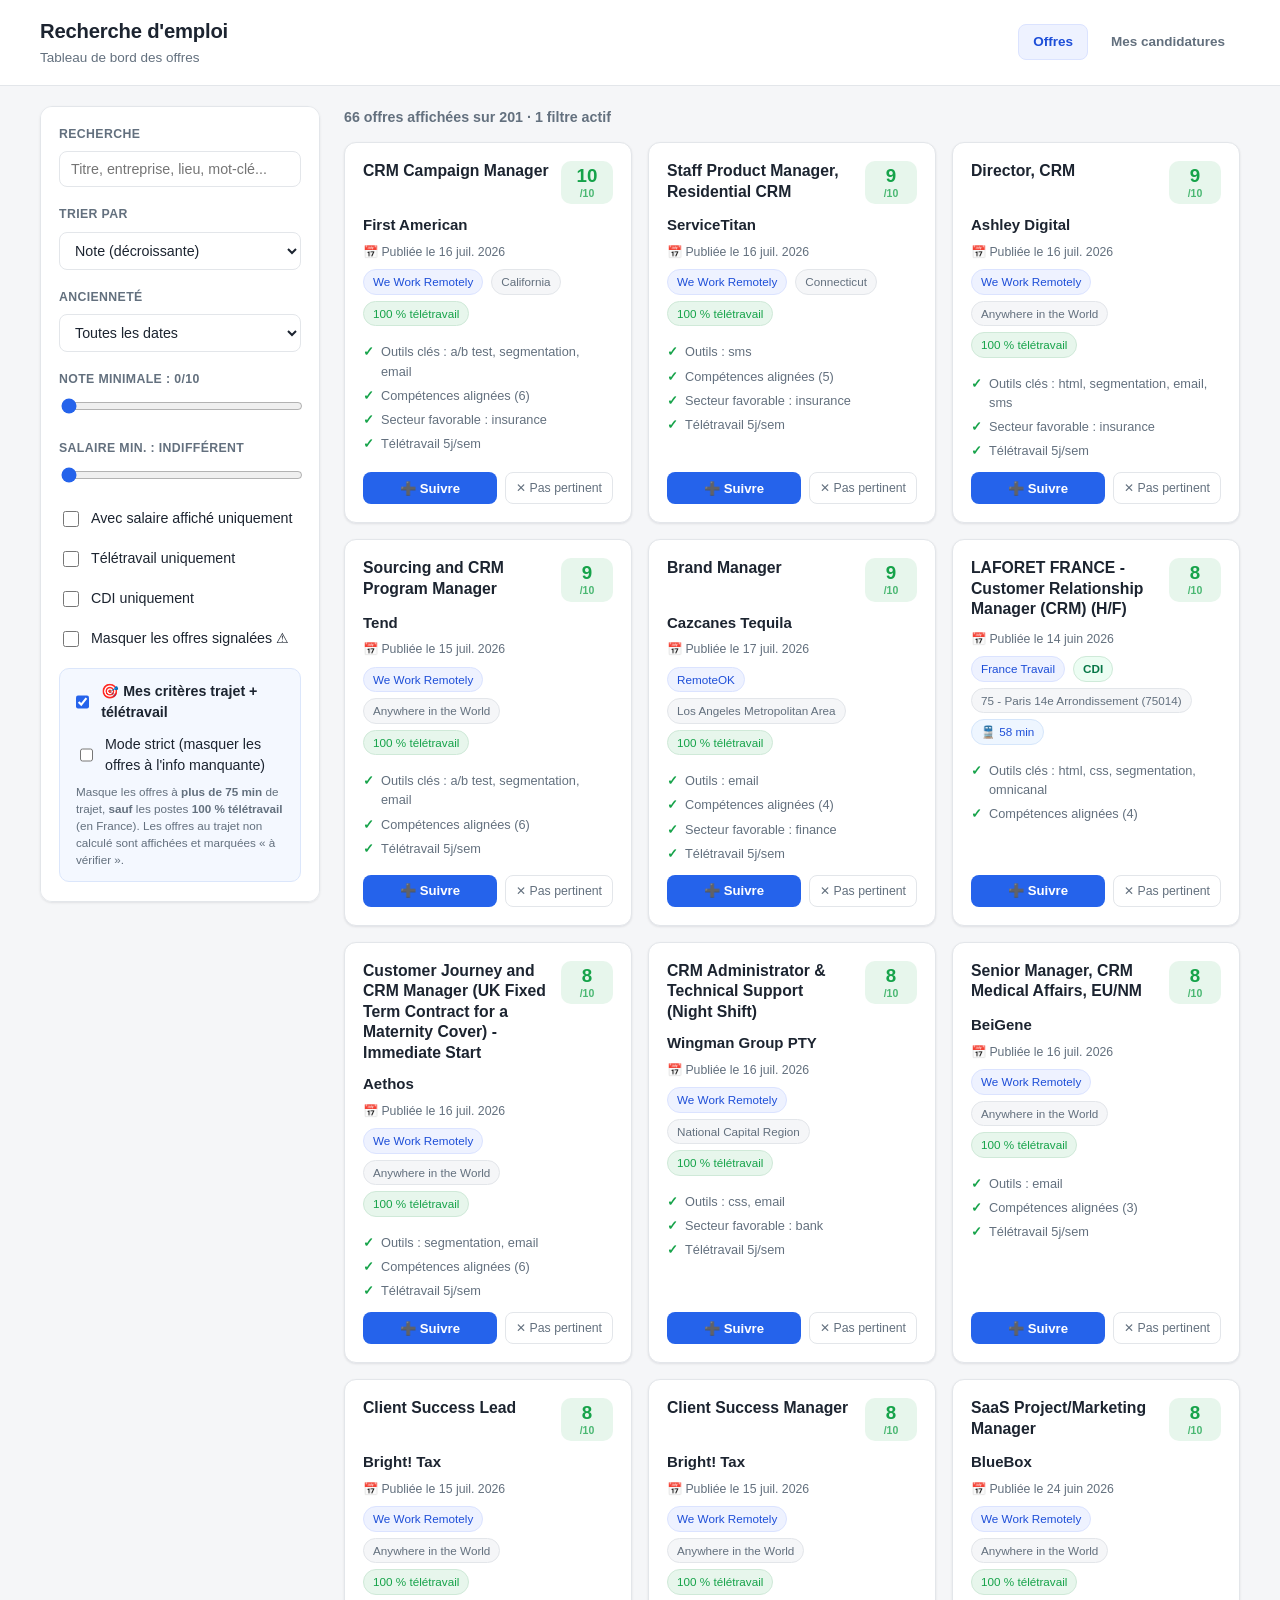
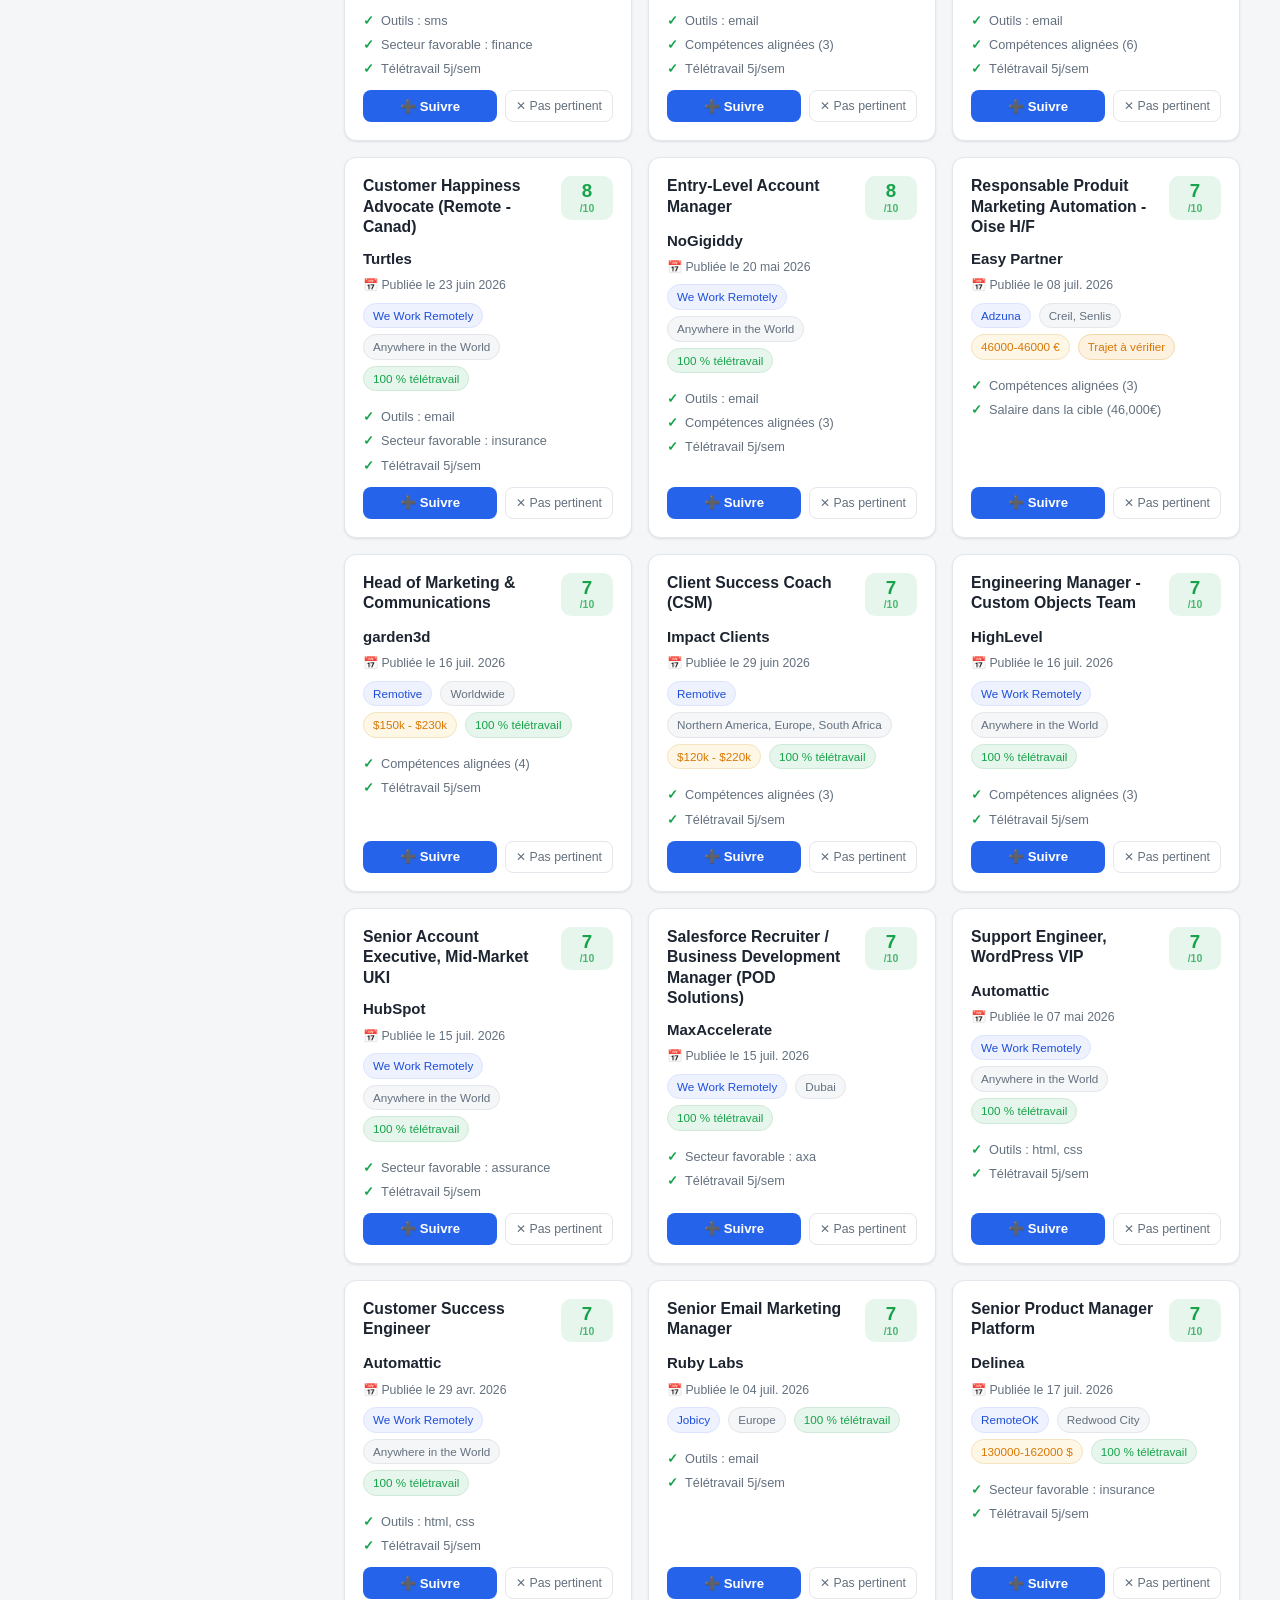
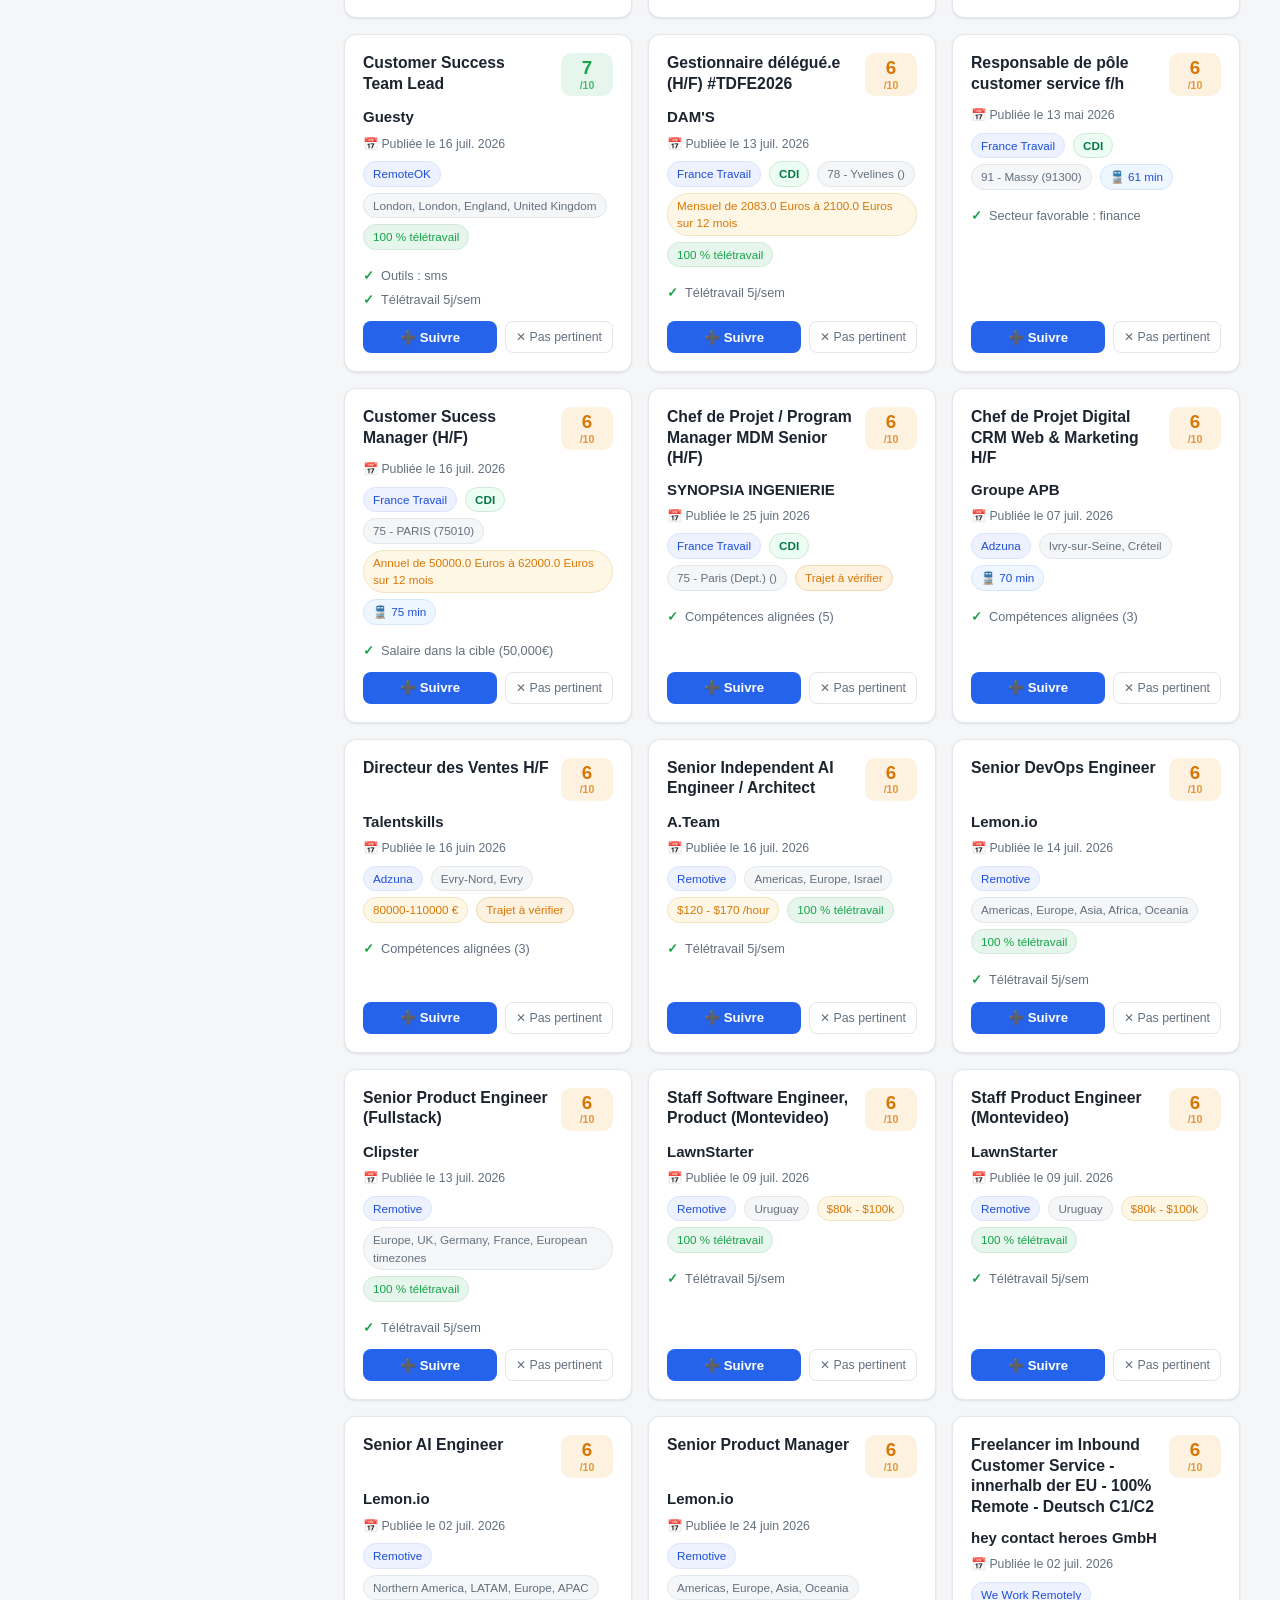
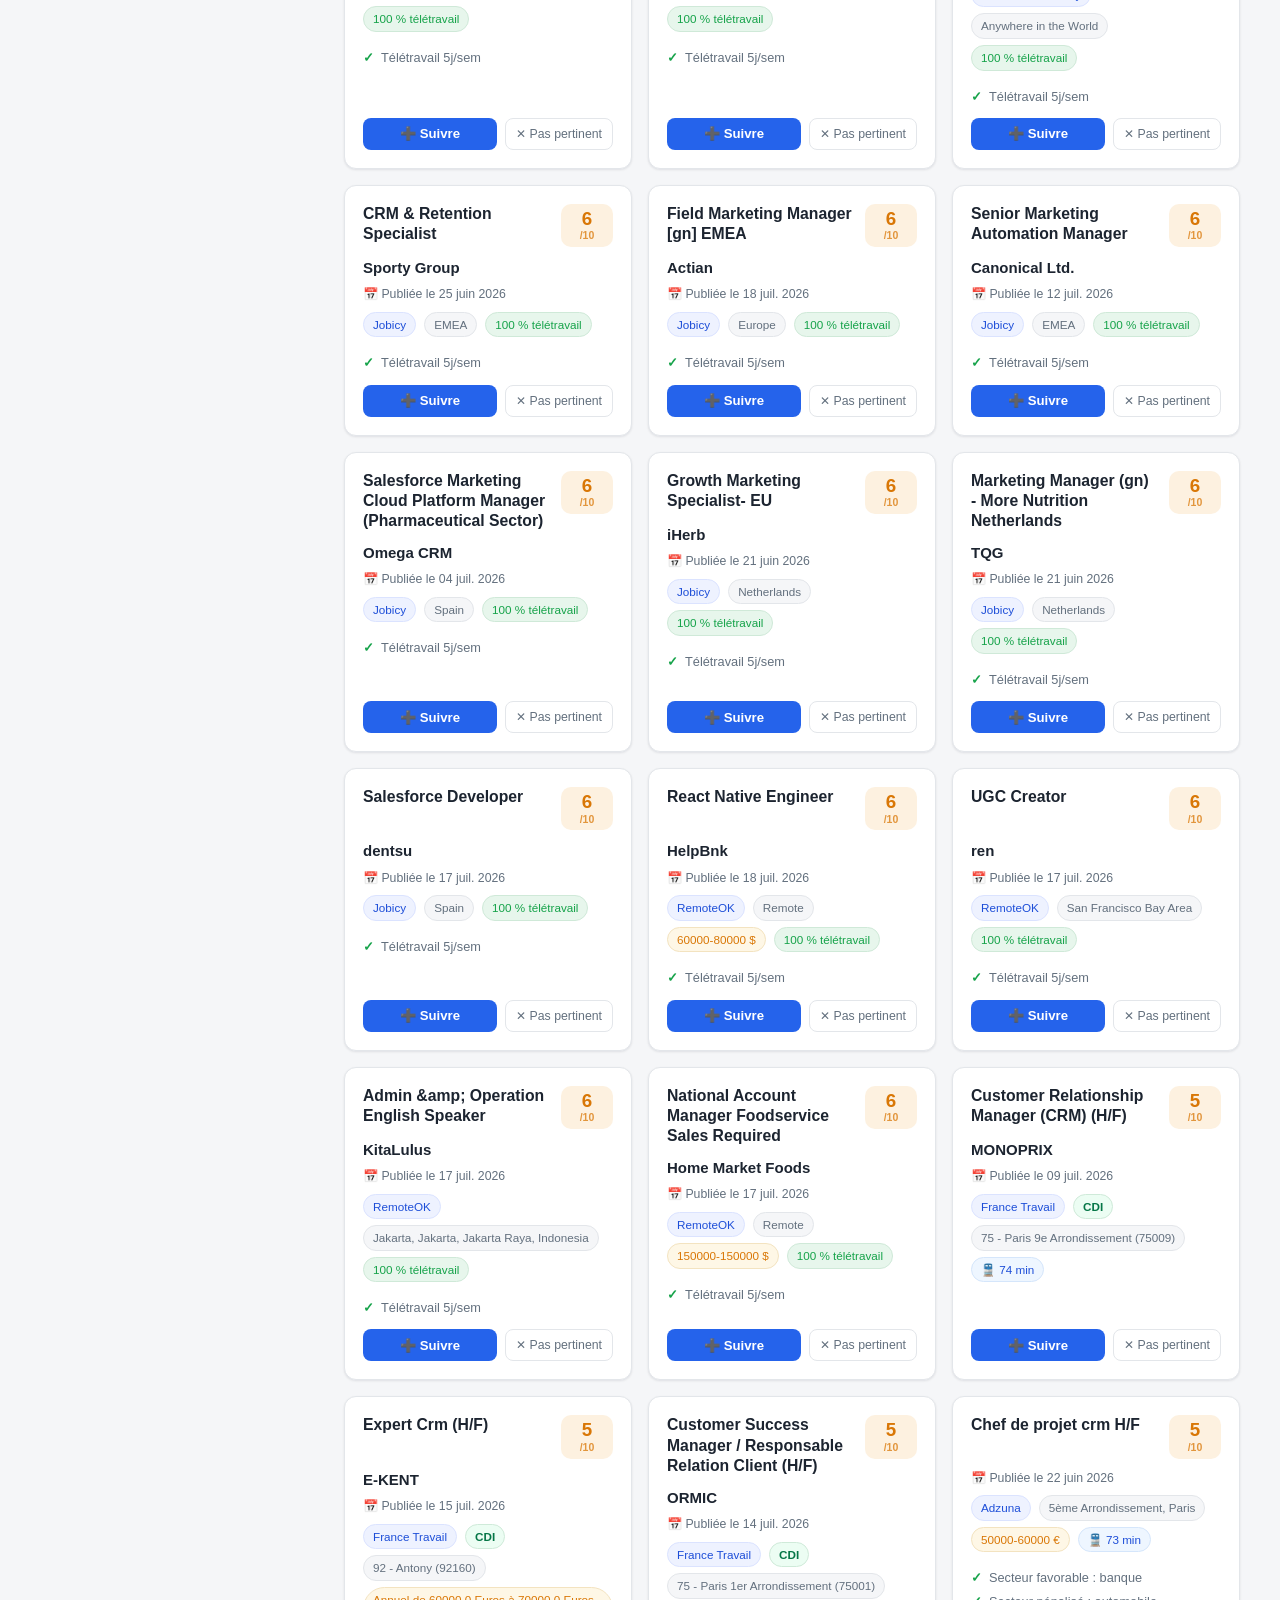
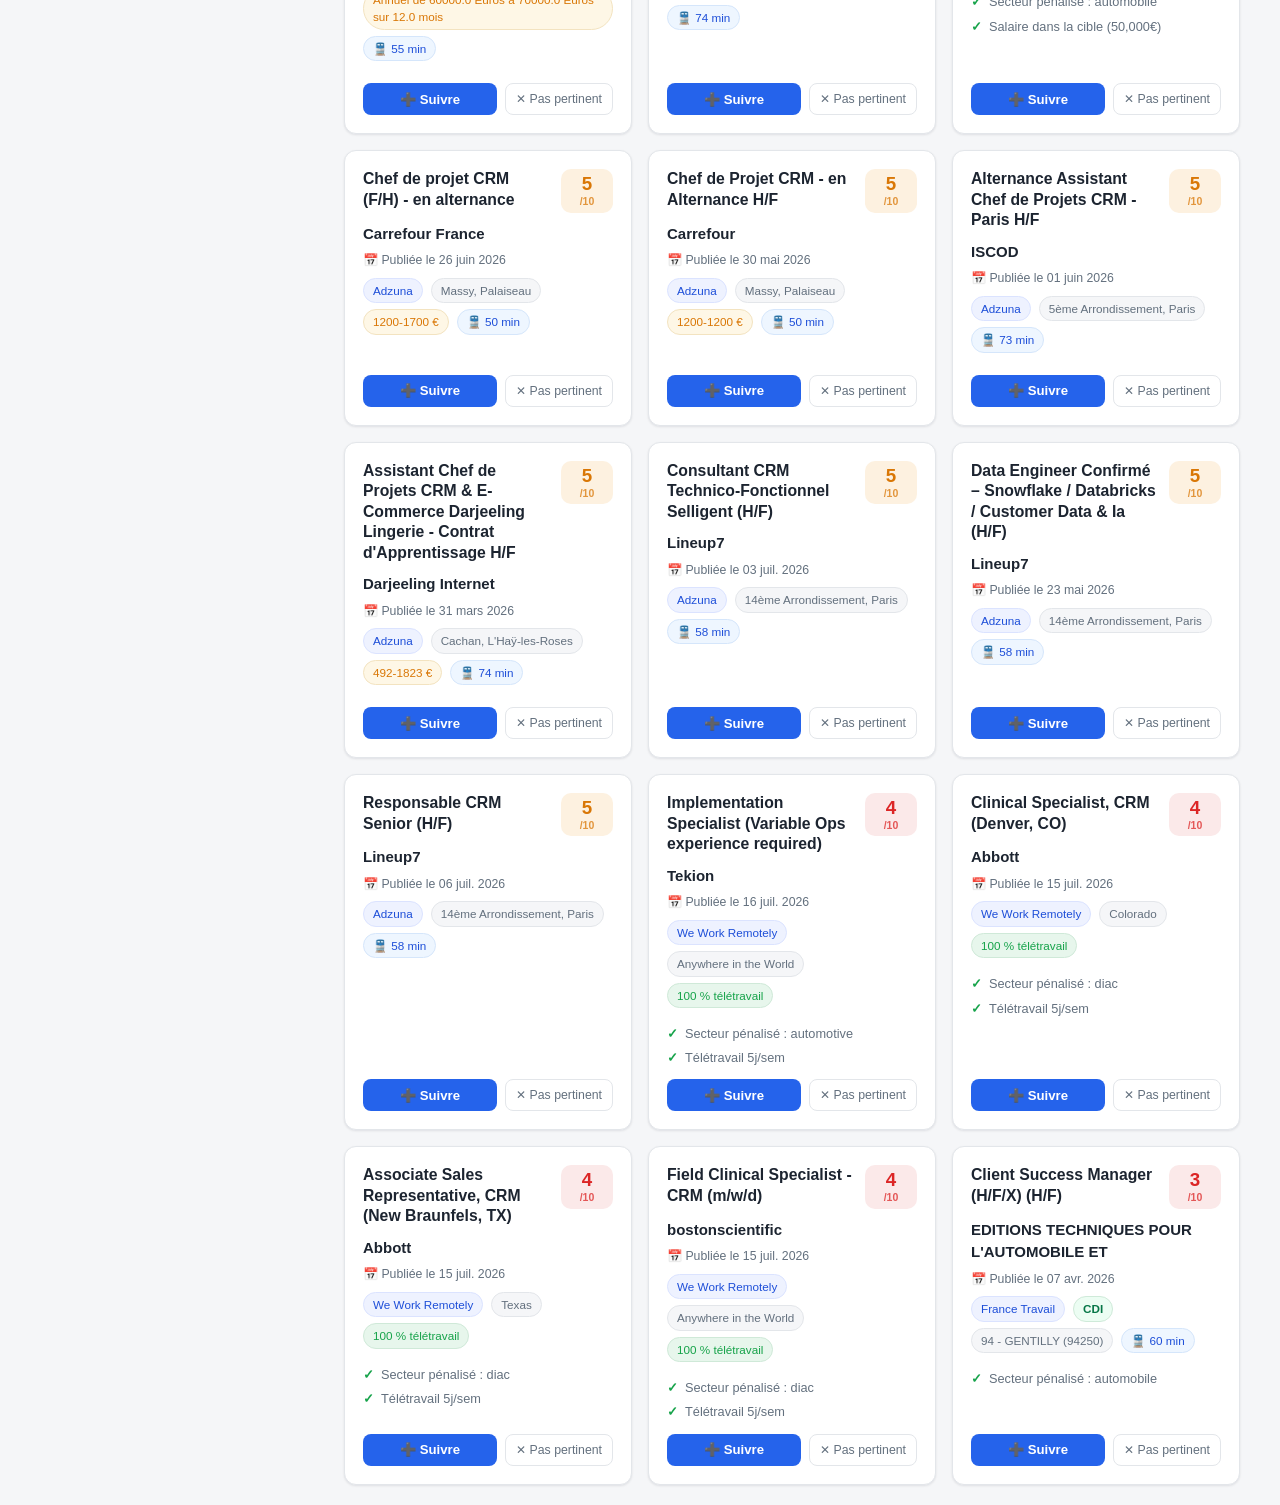
==== docs/index.html @ 8ca8d818 "Filtrage fin des offres : exclusions + alertes (analyse des refus) Scraper (screen_offer) : - Exclus" ====
<!DOCTYPE html>
<html lang="fr">
<head>
  <meta charset="UTF-8" />
  <meta name="viewport" content="width=device-width, initial-scale=1.0" />
  <title>Dashboard - Recherche d'emploi</title>
  <link rel="stylesheet" href="styles.css" />
</head>
<body>
  <header class="app-header">
    <div class="header-inner">
      <div>
        <h1>Recherche d'emploi</h1>
        <p class="subtitle">Tableau de bord des offres</p>
      </div>
      <nav class="app-nav">
        <a href="index.html" class="nav-link active">Offres</a>
        <a href="candidatures.html" class="nav-link">Mes candidatures</a>
      </nav>
    </div>
  </header>

  <div class="layout">
    <!-- Bouton filtres (mobile) -->
    <button id="toggle-filters" class="toggle-filters" aria-expanded="false">
      Filtres &amp; tri
    </button>

    <!-- Panneau de filtres -->
    <aside id="filters" class="filters" aria-label="Filtres">
      <div class="filter-block">
        <label for="search" class="filter-label">Recherche</label>
        <input type="search" id="search" placeholder="Titre, entreprise, lieu, mot-clé..." autocomplete="off" />
      </div>

      <div class="filter-block">
        <label for="sort" class="filter-label">Trier par</label>
        <select id="sort">
          <option value="score">Note (décroissante)</option>
          <option value="date">Date (plus récente)</option>
          <option value="salary">Salaire (décroissant)</option>
        </select>
      </div>

      <div class="filter-block">
        <label for="recency" class="filter-label">Ancienneté</label>
        <select id="recency">
          <option value="0">Toutes les dates</option>
          <option value="7">7 derniers jours</option>
          <option value="14">14 derniers jours</option>
          <option value="30">30 derniers jours</option>
          <option value="90">3 derniers mois</option>
        </select>
      </div>

      <div class="filter-block">
        <label for="min-score" class="filter-label">
          Note minimale : <span id="min-score-value">0</span>/10
        </label>
        <input type="range" id="min-score" min="0" max="10" step="1" value="0" />
      </div>

      <div class="filter-block">
        <label for="min-salary" class="filter-label">
          Salaire min. : <span id="min-salary-value">Indifférent</span>
        </label>
        <input type="range" id="min-salary" min="0" max="90000" step="5000" value="0" />
      </div>

      <div class="filter-block">
        <label class="checkbox-line">
          <input type="checkbox" id="salary-only" />
          <span>Avec salaire affiché uniquement</span>
        </label>
      </div>

      <div class="filter-block">
        <label class="checkbox-line">
          <input type="checkbox" id="telework-only" />
          <span>Télétravail uniquement</span>
        </label>
      </div>

      <div class="filter-block">
        <label class="checkbox-line">
          <input type="checkbox" id="cdi-only" />
          <span>CDI uniquement</span>
        </label>
      </div>

      <div class="filter-block">
        <label class="checkbox-line">
          <input type="checkbox" id="hide-flagged" />
          <span>Masquer les offres signalées ⚠</span>
        </label>
      </div>

      <div class="filter-block criteria-block">
        <label class="checkbox-line">
          <input type="checkbox" id="my-criteria" />
          <span><strong>🎯 Mes critères trajet + télétravail</strong></span>
        </label>
        <div id="criteria-sub" class="criteria-sub" hidden>
          <label class="checkbox-line">
            <input type="checkbox" id="criteria-strict" />
            <span>Mode strict (masquer les offres à l'info manquante)</span>
          </label>
          <p class="criteria-note">
            Masque les offres à <strong>plus de 75 min</strong> de trajet,
            <strong>sauf</strong> les postes <strong>100 % télétravail</strong>
            (en France). Les offres au trajet non calculé sont affichées et
            marquées « à vérifier ».
          </p>
        </div>
      </div>

      <div class="filter-block">
        <span class="filter-label">Sources</span>
        <div id="source-filters" class="source-list"></div>
      </div>

      <button id="reset-filters" class="reset-btn" type="button">Réinitialiser</button>

      <div class="filter-block archive-block" id="archive-block">
        <button id="toggle-archived" class="ghost-btn" type="button">
          🗄️ Voir les archivées (<span id="archived-count">0</span>)
        </button>
        <button id="export-archived" class="ghost-btn" type="button">Exporter les archivées</button>
      </div>
    </aside>

    <!-- Contenu principal -->
    <main class="content">
      <div class="content-head">
        <span id="counter" class="counter">Chargement...</span>
      </div>
      <div id="cards" class="cards" aria-live="polite"></div>
      <p id="empty-state" class="empty-state" hidden>Aucune offre ne correspond aux filtres.</p>
    </main>
  </div>

  <script src="store.js"></script>
  <script src="app.js"></script>
</body>
</html>
---- docs/styles.css ----
:root {
  --bg: #f5f6f8;
  --surface: #ffffff;
  --border: #e3e6ea;
  --text: #1c2430;
  --text-muted: #63707e;
  --primary: #2563eb;
  --primary-dark: #1d4ed8;
  --green: #16a34a;
  --green-bg: #e7f6ec;
  --orange: #d97706;
  --orange-bg: #fdf1e0;
  --red: #dc2626;
  --red-bg: #fbe9e9;
  --radius: 12px;
  --shadow: 0 1px 3px rgba(16, 24, 40, 0.06), 0 1px 2px rgba(16, 24, 40, 0.04);
  --shadow-hover: 0 6px 18px rgba(16, 24, 40, 0.10);
  --font: -apple-system, BlinkMacSystemFont, "Segoe UI", Roboto, Helvetica, Arial, sans-serif;
}

* { box-sizing: border-box; }

html, body {
  margin: 0;
  padding: 0;
  background: var(--bg);
  color: var(--text);
  font-family: var(--font);
  font-size: 15px;
  line-height: 1.5;
  -webkit-font-smoothing: antialiased;
}

/* Header */
.app-header {
  background: var(--surface);
  border-bottom: 1px solid var(--border);
  position: sticky;
  top: 0;
  z-index: 20;
}
.header-inner {
  max-width: 1240px;
  margin: 0 auto;
  padding: 16px 20px;
  display: flex;
  align-items: center;
  justify-content: space-between;
  gap: 16px;
  flex-wrap: wrap;
}
.app-nav { display: flex; gap: 8px; }
.nav-link {
  padding: 7px 14px;
  border-radius: 8px;
  font-size: 0.9rem;
  font-weight: 600;
  text-decoration: none;
  color: var(--text-muted);
  border: 1px solid transparent;
}
.nav-link:hover { background: var(--bg); color: var(--text); }
.nav-link.active {
  background: #eef2ff;
  color: var(--primary-dark);
  border-color: #dbe3ff;
}
.app-header h1 {
  margin: 0;
  font-size: 1.35rem;
  font-weight: 700;
  letter-spacing: -0.01em;
}
.subtitle {
  margin: 2px 0 0;
  color: var(--text-muted);
  font-size: 0.9rem;
}

/* Layout */
.layout {
  max-width: 1240px;
  margin: 0 auto;
  padding: 20px;
  display: grid;
  grid-template-columns: 280px 1fr;
  gap: 24px;
  align-items: start;
}

/* Filters */
.toggle-filters {
  display: none;
  width: 100%;
  padding: 12px;
  margin-bottom: 12px;
  background: var(--primary);
  color: #fff;
  border: none;
  border-radius: var(--radius);
  font-size: 1rem;
  font-weight: 600;
  cursor: pointer;
}

.filters {
  background: var(--surface);
  border: 1px solid var(--border);
  border-radius: var(--radius);
  padding: 18px;
  box-shadow: var(--shadow);
  position: sticky;
  top: 88px;
  /* Défilement interne quand le panneau dépasse la hauteur de l'écran */
  max-height: calc(100vh - 104px);
  overflow-y: auto;
}
.filter-block { margin-bottom: 18px; }
.filter-block:last-of-type { margin-bottom: 12px; }

.filter-label {
  display: block;
  font-size: 0.82rem;
  font-weight: 600;
  color: var(--text-muted);
  text-transform: uppercase;
  letter-spacing: 0.03em;
  margin-bottom: 8px;
}

.filters input[type="search"],
.filters select {
  width: 100%;
  padding: 9px 11px;
  border: 1px solid var(--border);
  border-radius: 8px;
  font-size: 0.95rem;
  font-family: inherit;
  background: #fff;
  color: var(--text);
}
.filters input[type="search"]:focus,
.filters select:focus {
  outline: none;
  border-color: var(--primary);
  box-shadow: 0 0 0 3px rgba(37, 99, 235, 0.12);
}

.filters input[type="range"] { width: 100%; accent-color: var(--primary); }

.checkbox-line {
  display: flex;
  align-items: center;
  gap: 9px;
  cursor: pointer;
  font-size: 0.95rem;
}
.checkbox-line input { width: 16px; height: 16px; accent-color: var(--primary); cursor: pointer; }

.source-list { display: flex; flex-direction: column; gap: 8px; }

/* Bloc critères personnalisés */
.criteria-block {
  background: #f4f8ff;
  border: 1px solid #dbe6fb;
  border-radius: 10px;
  padding: 12px;
}
.criteria-sub { margin-top: 10px; padding-left: 4px; }
.criteria-note {
  margin: 8px 0 0;
  font-size: 0.78rem;
  line-height: 1.45;
  color: var(--text-muted);
}

.reset-btn {
  width: 100%;
  padding: 9px;
  background: transparent;
  color: var(--text-muted);
  border: 1px solid var(--border);
  border-radius: 8px;
  font-size: 0.9rem;
  cursor: pointer;
  font-family: inherit;
}
.reset-btn:hover { background: var(--bg); color: var(--text); }

/* Content */
.content-head { margin-bottom: 14px; }
.counter { font-weight: 600; color: var(--text-muted); font-size: 0.95rem; }

.cards {
  display: grid;
  grid-template-columns: repeat(auto-fill, minmax(min(100%, 280px), 1fr));
  gap: 16px;
}

/* Card */
.card {
  background: var(--surface);
  border: 1px solid var(--border);
  border-radius: var(--radius);
  padding: 18px;
  box-shadow: var(--shadow);
  display: flex;
  flex-direction: column;
  transition: box-shadow 0.15s ease, transform 0.15s ease;
}
.card:hover { box-shadow: var(--shadow-hover); transform: translateY(-2px); }

.card-top {
  display: flex;
  justify-content: space-between;
  align-items: flex-start;
  gap: 12px;
  margin-bottom: 10px;
}

.card-title {
  margin: 0;
  font-size: 1.05rem;
  font-weight: 700;
  line-height: 1.3;
  overflow-wrap: anywhere;
}
.card-title a { color: var(--text); text-decoration: none; }
.card-title a:hover { color: var(--primary); text-decoration: underline; }

.score-badge {
  flex-shrink: 0;
  display: flex;
  flex-direction: column;
  align-items: center;
  justify-content: center;
  min-width: 52px;
  padding: 6px 4px;
  border-radius: 10px;
  font-weight: 800;
  line-height: 1;
}
.score-badge .num { font-size: 1.25rem; }
.score-badge .max { font-size: 0.7rem; font-weight: 600; opacity: 0.75; margin-top: 2px; }
.score-green { background: var(--green-bg); color: var(--green); }
.score-orange { background: var(--orange-bg); color: var(--orange); }
.score-red { background: var(--red-bg); color: var(--red); }

.card-company { font-weight: 600; color: var(--text); margin-bottom: 6px; }

.card-meta {
  display: flex;
  flex-wrap: wrap;
  gap: 6px 8px;
  margin-bottom: 10px;
}
.tag {
  display: inline-flex;
  align-items: center;
  gap: 4px;
  padding: 3px 9px;
  border-radius: 999px;
  font-size: 0.78rem;
  background: var(--bg);
  color: var(--text-muted);
  border: 1px solid var(--border);
}
.tag-source { background: #eef2ff; color: var(--primary-dark); border-color: #dbe3ff; }
.tag-telework { background: var(--green-bg); color: var(--green); border-color: #cfe9d8; }
.tag-salary { background: #fef7e6; color: var(--orange); border-color: #f3e3c0; }
.tag-commute { background: #eef6ff; color: var(--primary-dark); border-color: #d5e6fb; }
.tag-cdi { background: #ecfdf3; color: #067647; border-color: #cfead9; font-weight: 600; }
.tag-warn { background: var(--orange-bg); color: var(--orange); border-color: #f3d9ad; }
.tag-flag { background: var(--red-bg); color: var(--red); border-color: #f3c9c9; }

.reasons {
  margin: 6px 0 0;
  padding: 0;
  list-style: none;
  display: flex;
  flex-direction: column;
  gap: 5px;
}
.reasons li {
  font-size: 0.85rem;
  color: var(--text-muted);
  padding-left: 18px;
  position: relative;
}
.reasons li::before {
  content: "✓";
  position: absolute;
  left: 0;
  color: var(--green);
  font-weight: 700;
}

.empty-state {
  text-align: center;
  color: var(--text-muted);
  padding: 60px 20px;
  font-size: 1rem;
}

/* Date de parution */
.card-date {
  font-size: 0.82rem;
  color: var(--text-muted);
  margin-bottom: 8px;
}

/* Actions sur les cartes d'offres */
.card-actions {
  margin-top: auto;
  padding-top: 12px;
  display: flex;
  gap: 8px;
}
.follow-btn {
  flex: 1 1 auto;
  padding: 8px;
  background: var(--primary);
  color: #fff;
  border: none;
  border-radius: 8px;
  font-size: 0.88rem;
  font-weight: 600;
  cursor: pointer;
  font-family: inherit;
}
.follow-btn:hover { background: var(--primary-dark); }
.follow-btn.followed {
  background: var(--green-bg);
  color: var(--green);
  cursor: default;
}
.archive-btn {
  flex: 0 0 auto;
  padding: 8px 10px;
  background: transparent;
  color: var(--text-muted);
  border: 1px solid var(--border);
  border-radius: 8px;
  font-size: 0.82rem;
  cursor: pointer;
  font-family: inherit;
  white-space: nowrap;
}
.archive-btn:hover { background: var(--red-bg); color: var(--red); border-color: #f3c9c9; }
.restore-btn {
  width: 100%;
  padding: 8px;
  background: transparent;
  color: var(--primary);
  border: 1px solid var(--primary);
  border-radius: 8px;
  font-size: 0.88rem;
  font-weight: 600;
  cursor: pointer;
  font-family: inherit;
}
.restore-btn:hover { background: #eef4ff; }

/* Bloc archivées (barre latérale) */
.archive-block { display: flex; flex-direction: column; gap: 8px; }
.ghost-btn {
  width: 100%;
  padding: 8px;
  background: transparent;
  color: var(--text-muted);
  border: 1px solid var(--border);
  border-radius: 8px;
  font-size: 0.85rem;
  cursor: pointer;
  font-family: inherit;
}
.ghost-btn:hover { background: var(--bg); color: var(--text); }
.archive-block.viewing #toggle-archived {
  background: #eef2ff; color: var(--primary-dark); border-color: #dbe3ff; font-weight: 600;
}

/* ── Kanban candidatures ─────────────────────────────────────── */
.board-wrap { max-width: 1240px; margin: 0 auto; padding: 20px; }

.add-form {
  display: flex;
  gap: 8px;
  flex-wrap: wrap;
  margin-bottom: 12px;
}
.add-form input {
  flex: 1 1 180px;
  padding: 9px 11px;
  border: 1px solid var(--border);
  border-radius: 8px;
  font-size: 0.95rem;
  font-family: inherit;
  background: #fff;
  color: var(--text);
}
.add-form input:focus {
  outline: none;
  border-color: var(--primary);
  box-shadow: 0 0 0 3px rgba(37, 99, 235, 0.12);
}
.add-btn {
  padding: 9px 18px;
  background: var(--primary);
  color: #fff;
  border: none;
  border-radius: 8px;
  font-weight: 600;
  cursor: pointer;
  font-family: inherit;
}
.add-btn:hover { background: var(--primary-dark); }
.board-hint { color: var(--text-muted); font-size: 0.85rem; margin: 0 0 16px; }

.board {
  display: grid;
  grid-template-columns: repeat(4, 1fr);
  gap: 14px;
  align-items: start;
}
.column {
  background: var(--surface);
  border: 1px solid var(--border);
  border-radius: var(--radius);
  box-shadow: var(--shadow);
  display: flex;
  flex-direction: column;
  min-height: 120px;
}
.col-head {
  display: flex;
  align-items: center;
  justify-content: space-between;
  padding: 12px 14px;
  border-bottom: 1px solid var(--border);
}
.col-title { font-weight: 700; font-size: 0.95rem; }
.col-count {
  background: var(--bg);
  color: var(--text-muted);
  border-radius: 999px;
  padding: 1px 9px;
  font-size: 0.8rem;
  font-weight: 600;
}
.col-body {
  padding: 12px;
  display: flex;
  flex-direction: column;
  gap: 10px;
  min-height: 60px;
  flex: 1;
  transition: background 0.15s ease;
  border-radius: 0 0 var(--radius) var(--radius);
}
.col-body.drop-hover { background: #eef4ff; }
.col-empty {
  color: var(--text-muted);
  font-size: 0.85rem;
  text-align: center;
  margin: 8px 0;
  opacity: 0.7;
}

.kanban-card {
  background: #fff;
  border: 1px solid var(--border);
  border-radius: 10px;
  padding: 11px 12px;
  box-shadow: var(--shadow);
  cursor: grab;
}
.kanban-card.dragging { opacity: 0.5; }
.kc-top { display: flex; justify-content: space-between; align-items: flex-start; gap: 8px; }
.kc-title { margin: 0; font-size: 0.92rem; font-weight: 700; line-height: 1.3; }
.kc-del {
  flex-shrink: 0;
  border: none;
  background: transparent;
  color: var(--text-muted);
  font-size: 1.2rem;
  line-height: 1;
  cursor: pointer;
  padding: 0 2px;
}
.kc-del:hover { color: var(--red); }
.kc-company { font-size: 0.85rem; font-weight: 600; margin-top: 3px; }
.kc-loc { font-size: 0.8rem; color: var(--text-muted); margin-top: 2px; }
.kc-link {
  display: inline-block;
  margin-top: 6px;
  font-size: 0.8rem;
  color: var(--primary);
  text-decoration: none;
}
.kc-link:hover { text-decoration: underline; }
.kc-notes {
  width: 100%;
  margin-top: 8px;
  padding: 6px 8px;
  border: 1px solid var(--border);
  border-radius: 6px;
  font-family: inherit;
  font-size: 0.82rem;
  resize: vertical;
  color: var(--text);
  background: #fbfcfe;
}
.kc-notes:focus {
  outline: none;
  border-color: var(--primary);
  box-shadow: 0 0 0 2px rgba(37, 99, 235, 0.10);
}

/* Largeur intermédiaire (tablette paysage, petit portable) */
@media (max-width: 1100px) {
  .layout { grid-template-columns: 220px 1fr; gap: 18px; }
  .board { grid-template-columns: repeat(2, 1fr); }
}

@media (max-width: 860px) {
  .board { grid-template-columns: 1fr; }
}

/* Responsive / mobile */
@media (max-width: 860px) {
  .layout {
    grid-template-columns: 1fr;
    padding: 14px;
    gap: 0;
  }
  .toggle-filters { display: block; }
  .filters {
    position: static;
    display: none;
    margin-bottom: 16px;
    max-height: none;
    overflow: visible;
  }
  .filters.open { display: block; }
  .cards { grid-template-columns: 1fr; }
  .header-inner { padding: 14px 16px; }
}
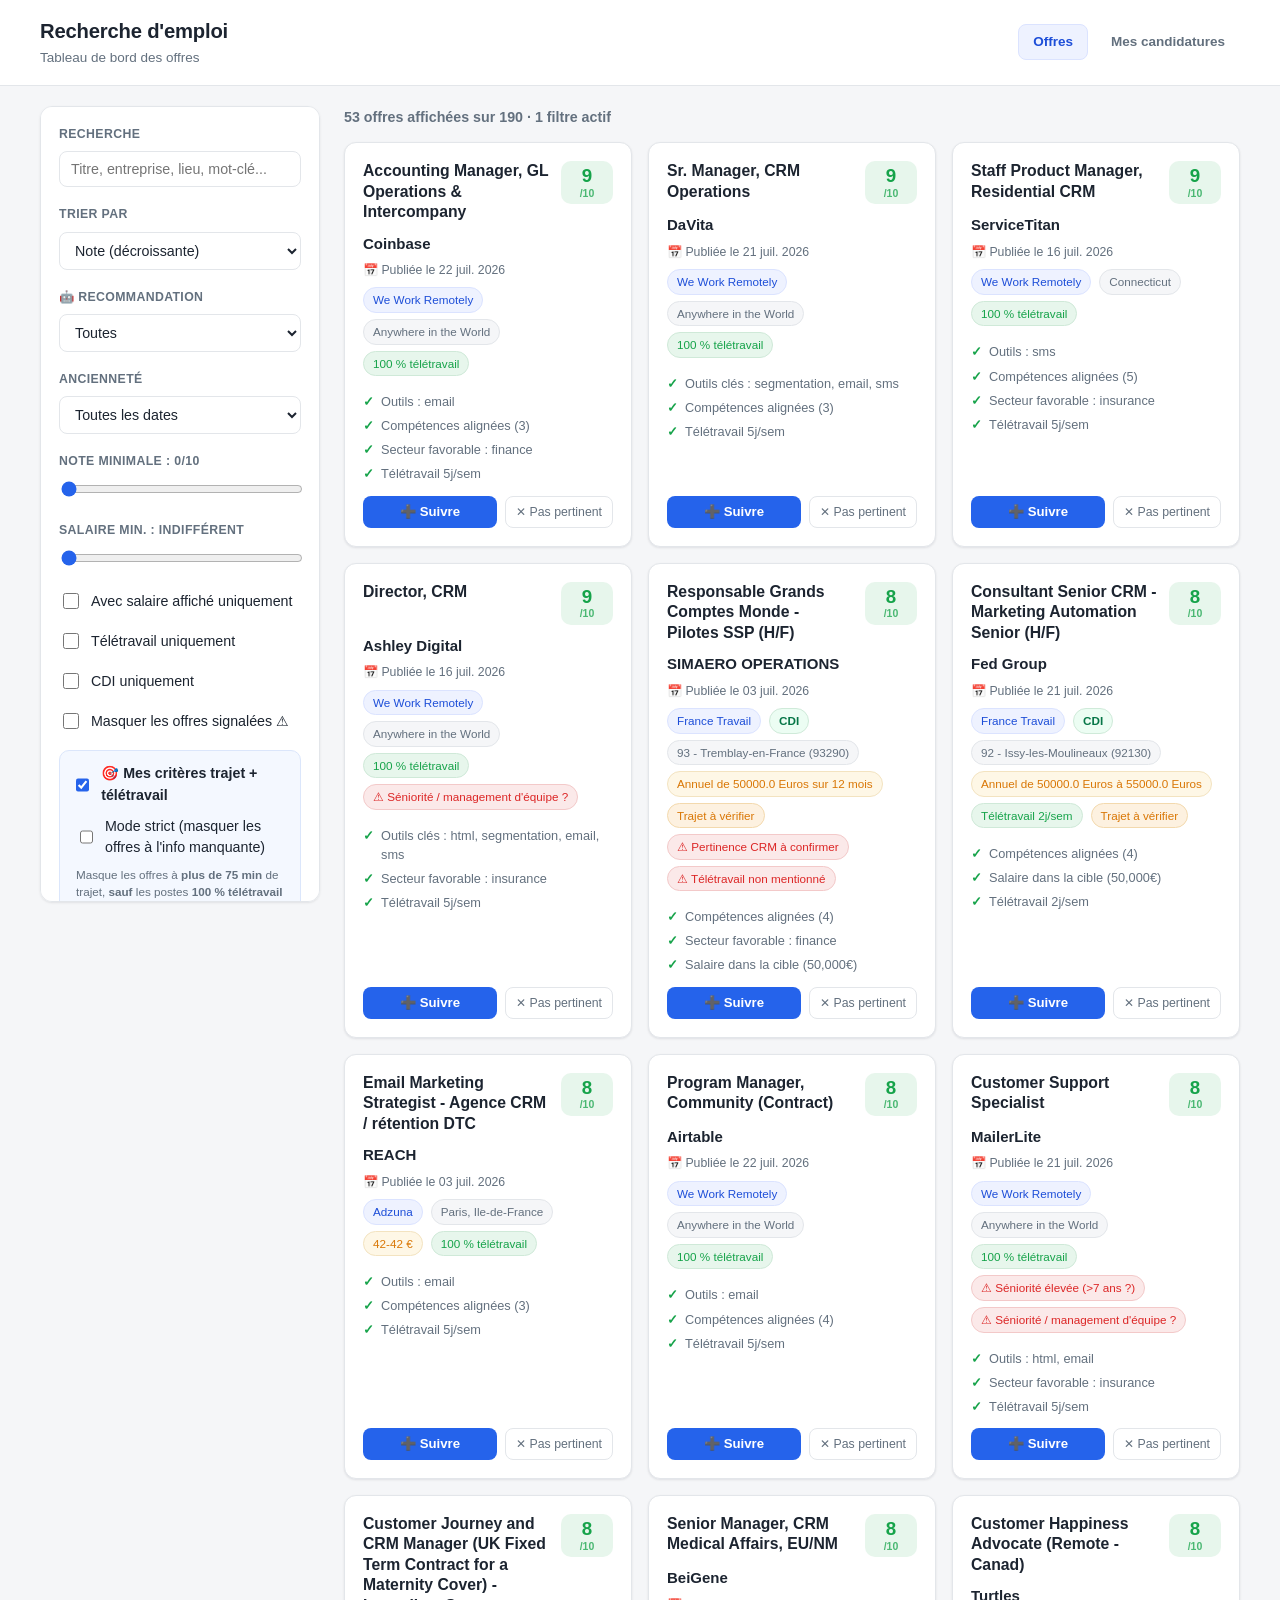
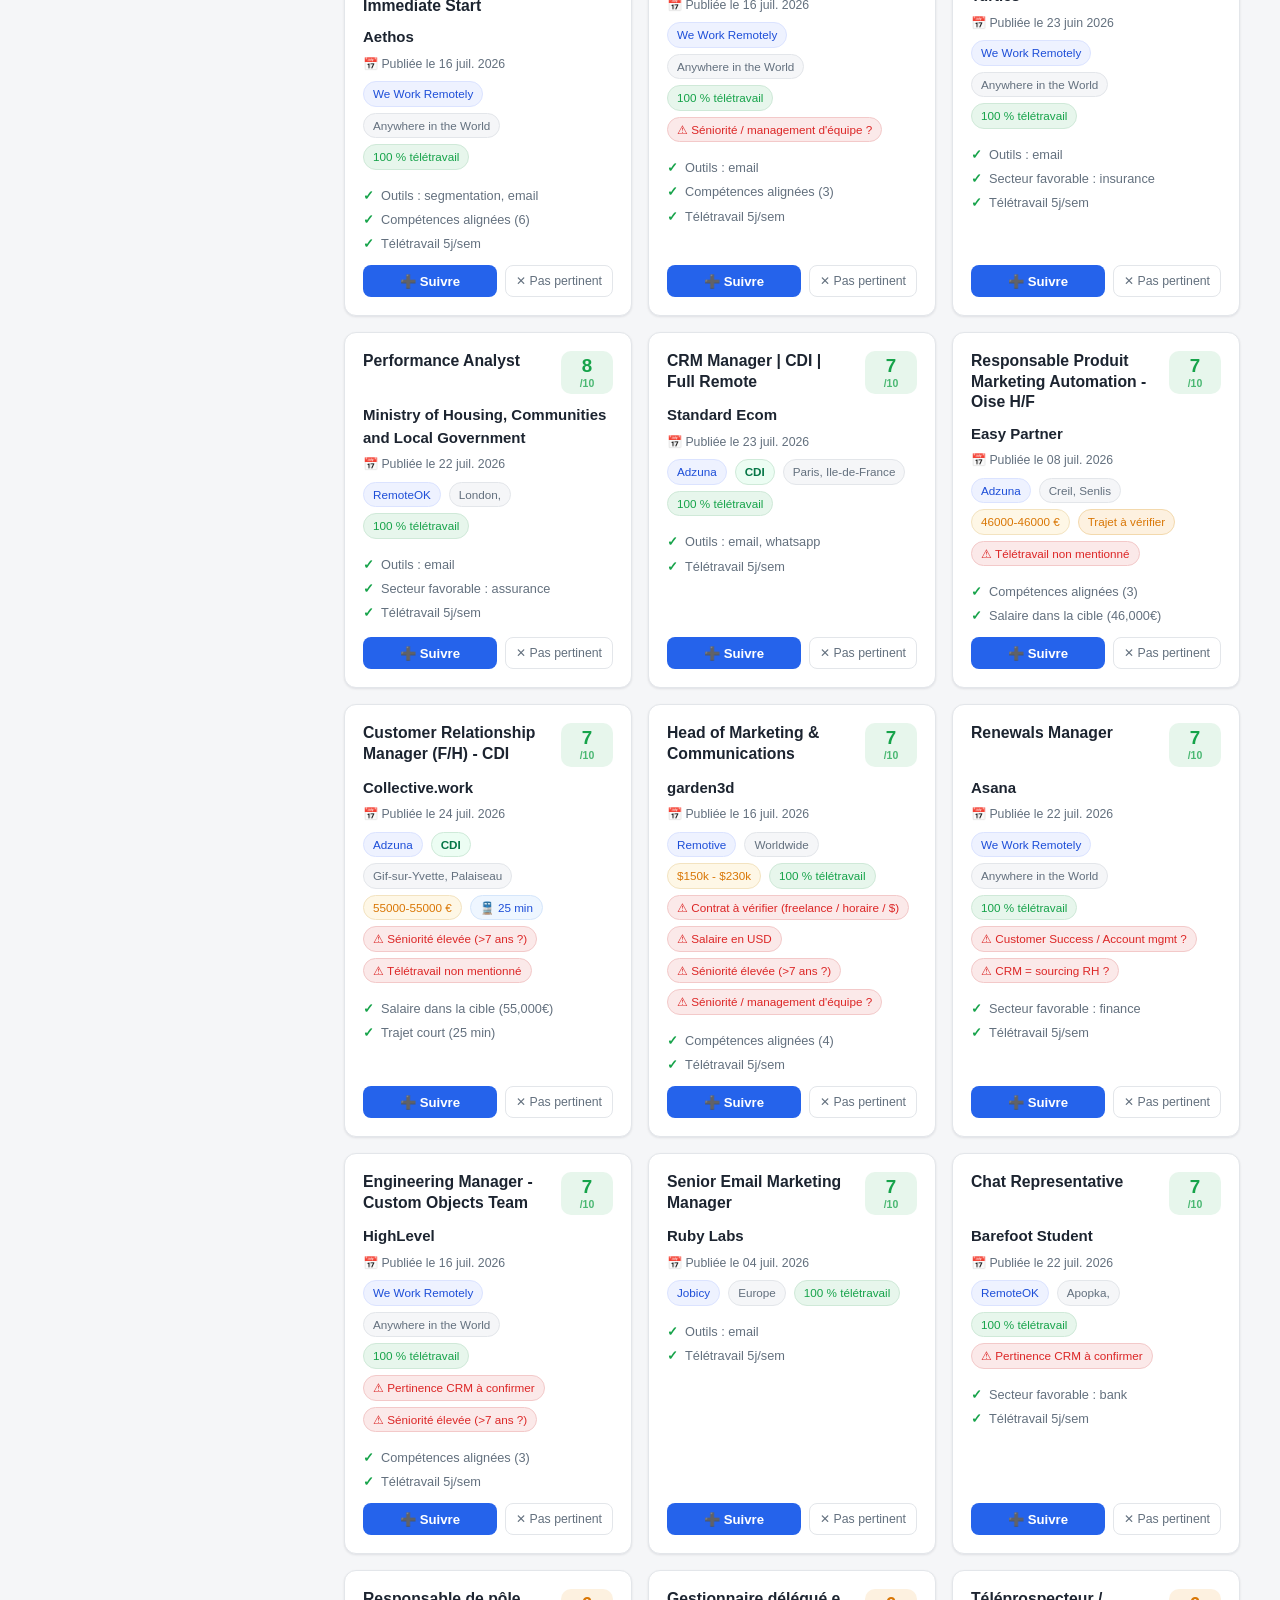
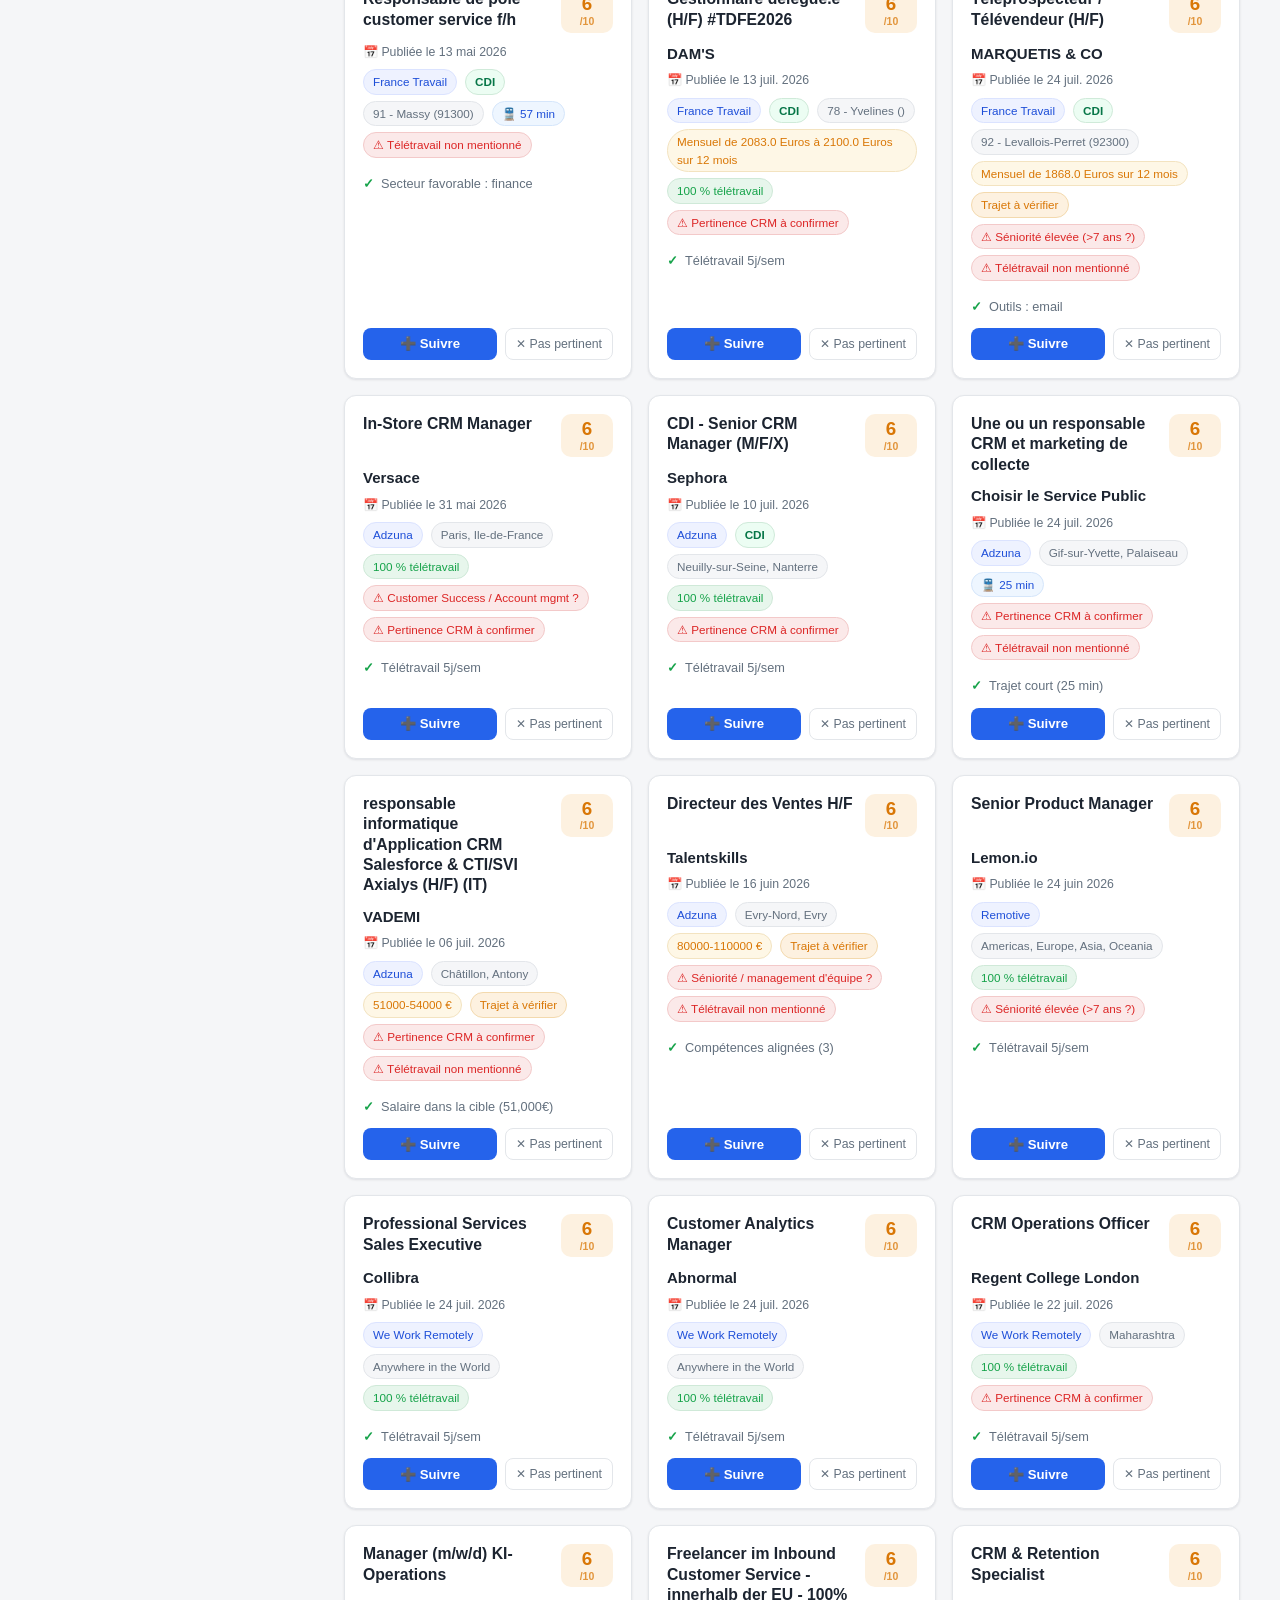
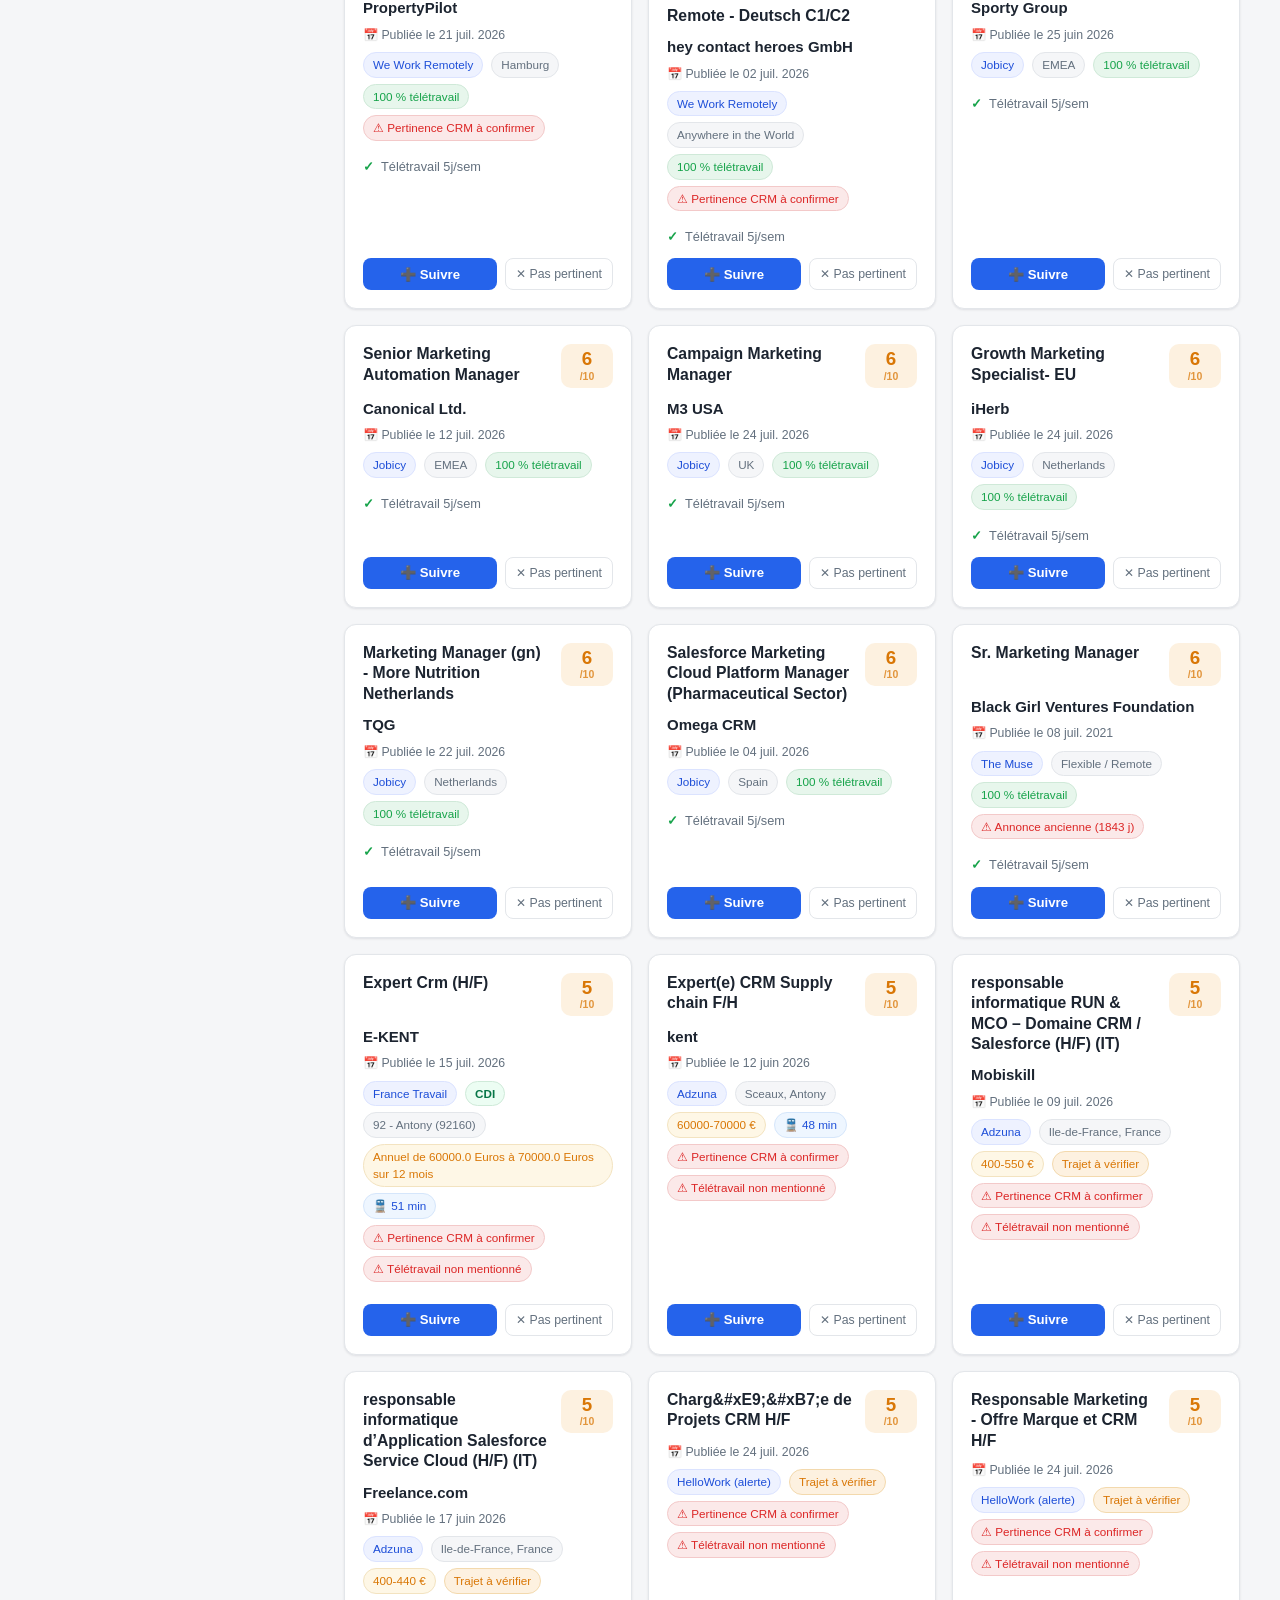
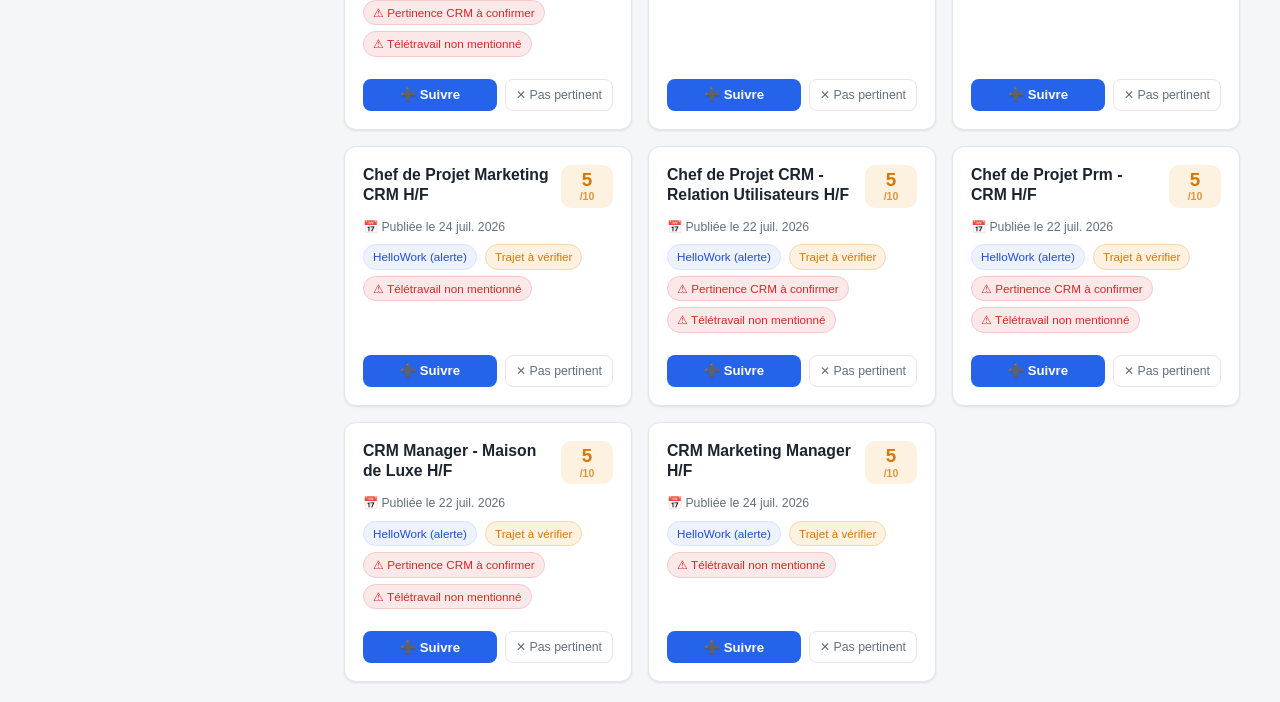
==== commit ee70b9dd: "Robot de tri (regles) : recommandation a postuler / a revoir / a ecarter Chaque offre recoit une rec" ====
--- a/docs/index.html
+++ b/docs/index.html
@@ -39,6 +39,16 @@
           <option value="score">Note (décroissante)</option>
           <option value="date">Date (plus récente)</option>
           <option value="salary">Salaire (décroissant)</option>
+        </select>
+      </div>
+
+      <div class="filter-block">
+        <label for="reco-filter" class="filter-label">🤖 Recommandation</label>
+        <select id="reco-filter">
+          <option value="">Toutes</option>
+          <option value="à_postuler">À postuler</option>
+          <option value="à_revoir">À revoir</option>
+          <option value="à_écarter">À écarter</option>
         </select>
       </div>
 
--- a/docs/styles.css
+++ b/docs/styles.css
@@ -273,6 +273,27 @@
 .tag-warn { background: var(--orange-bg); color: var(--orange); border-color: #f3d9ad; }
 .tag-flag { background: var(--red-bg); color: var(--red); border-color: #f3c9c9; }
 
+/* Recommandation du robot de tri */
+.reco {
+  display: flex;
+  align-items: baseline;
+  gap: 8px;
+  flex-wrap: wrap;
+  margin: 8px 0 2px;
+  padding: 6px 10px;
+  border-radius: 8px;
+  border: 1px solid transparent;
+  font-size: 0.85rem;
+}
+.reco-tag { font-weight: 700; white-space: nowrap; }
+.reco-why { color: var(--text-muted); }
+.reco-go { background: var(--green-bg); border-color: #bfe6cd; }
+.reco-go .reco-tag { color: var(--green); }
+.reco-review { background: var(--orange-bg); border-color: #f3d9ad; }
+.reco-review .reco-tag { color: var(--orange); }
+.reco-skip { background: var(--bg); border-color: var(--border); }
+.reco-skip .reco-tag { color: var(--text-muted); }
+
 .reasons {
   margin: 6px 0 0;
   padding: 0;
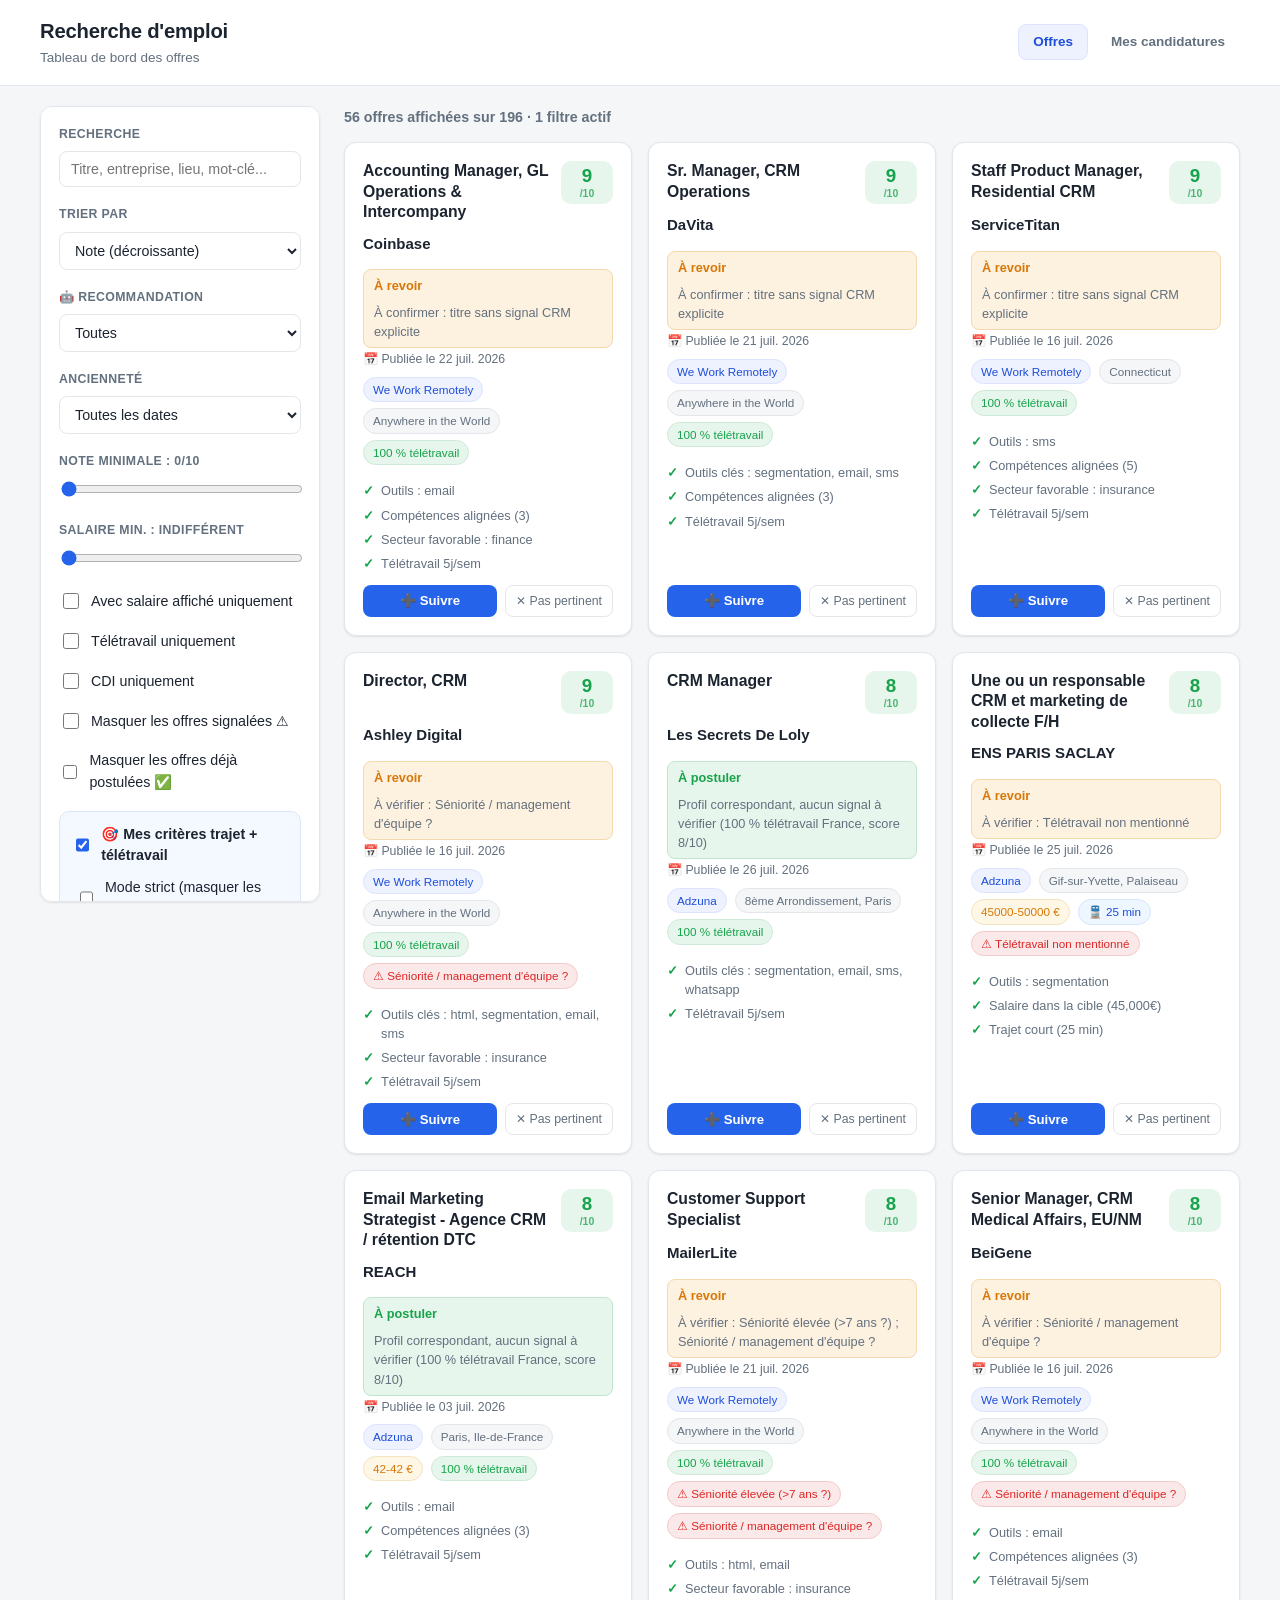
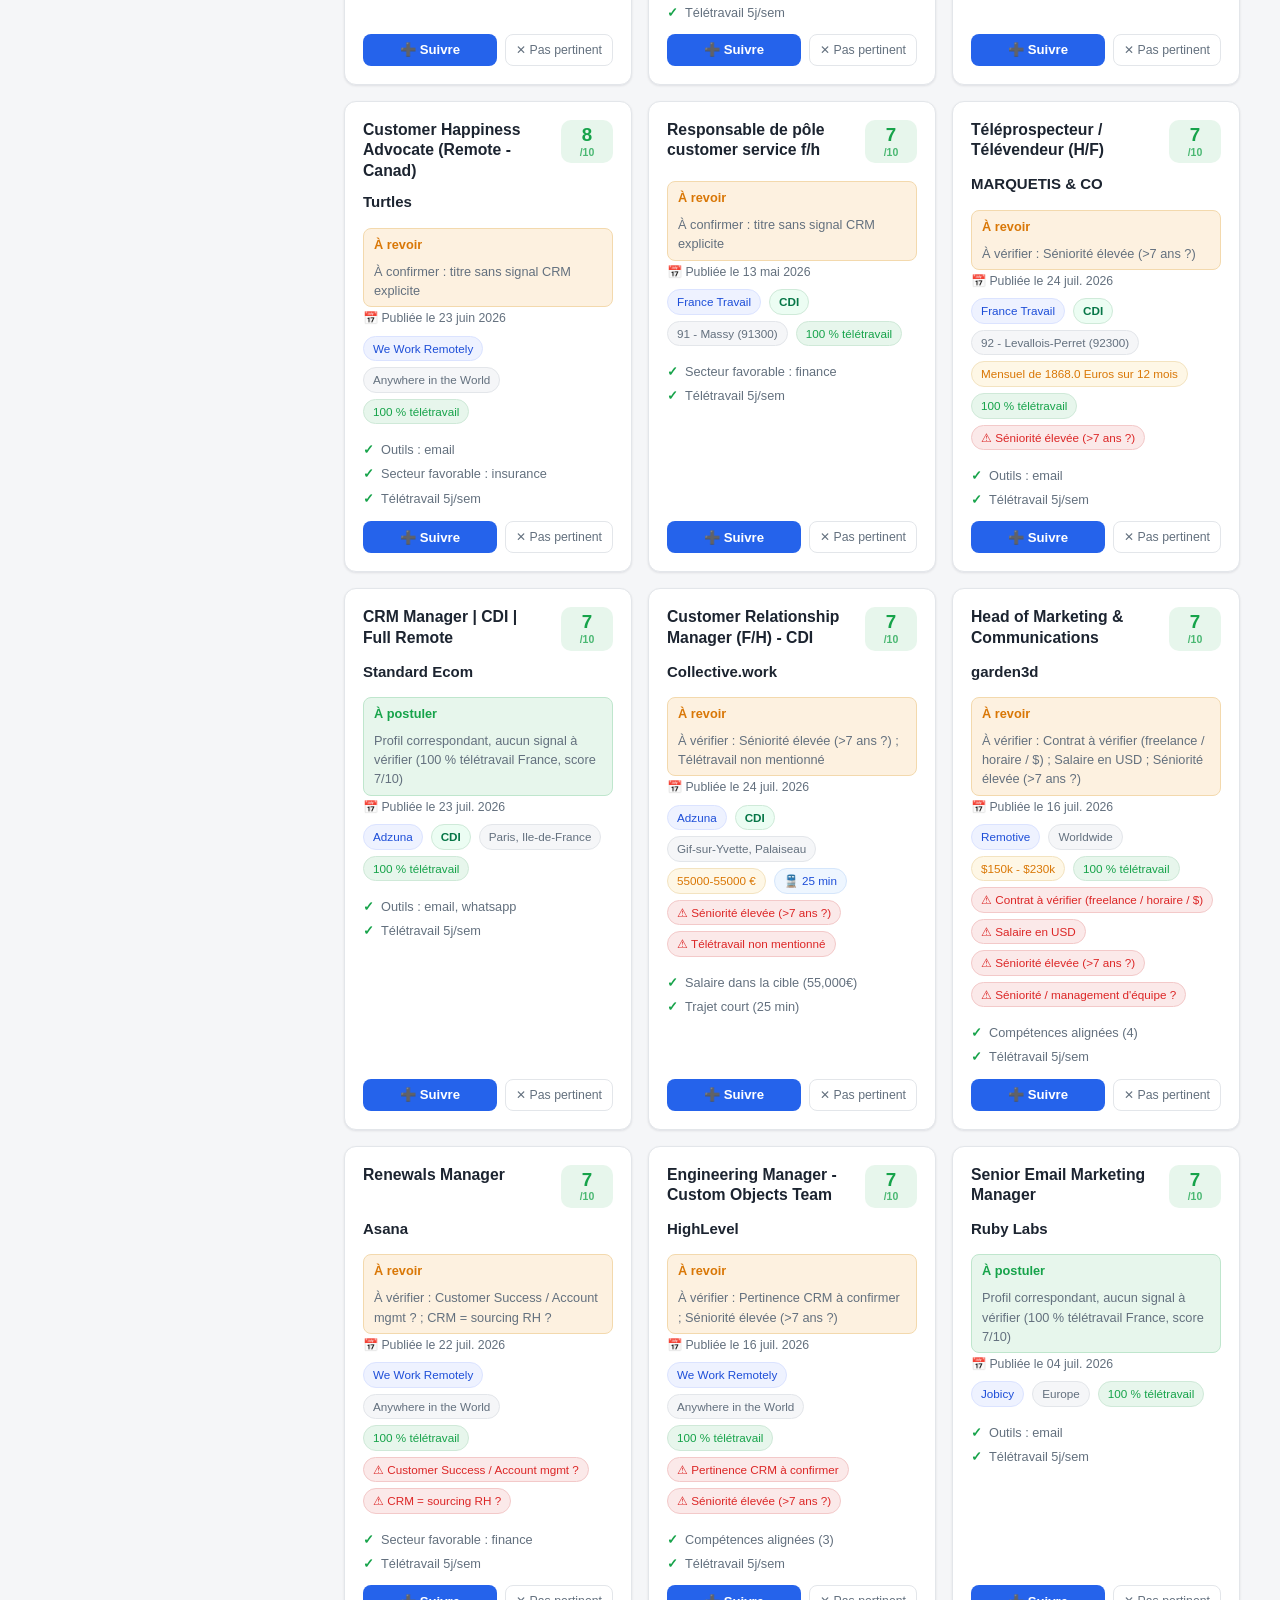
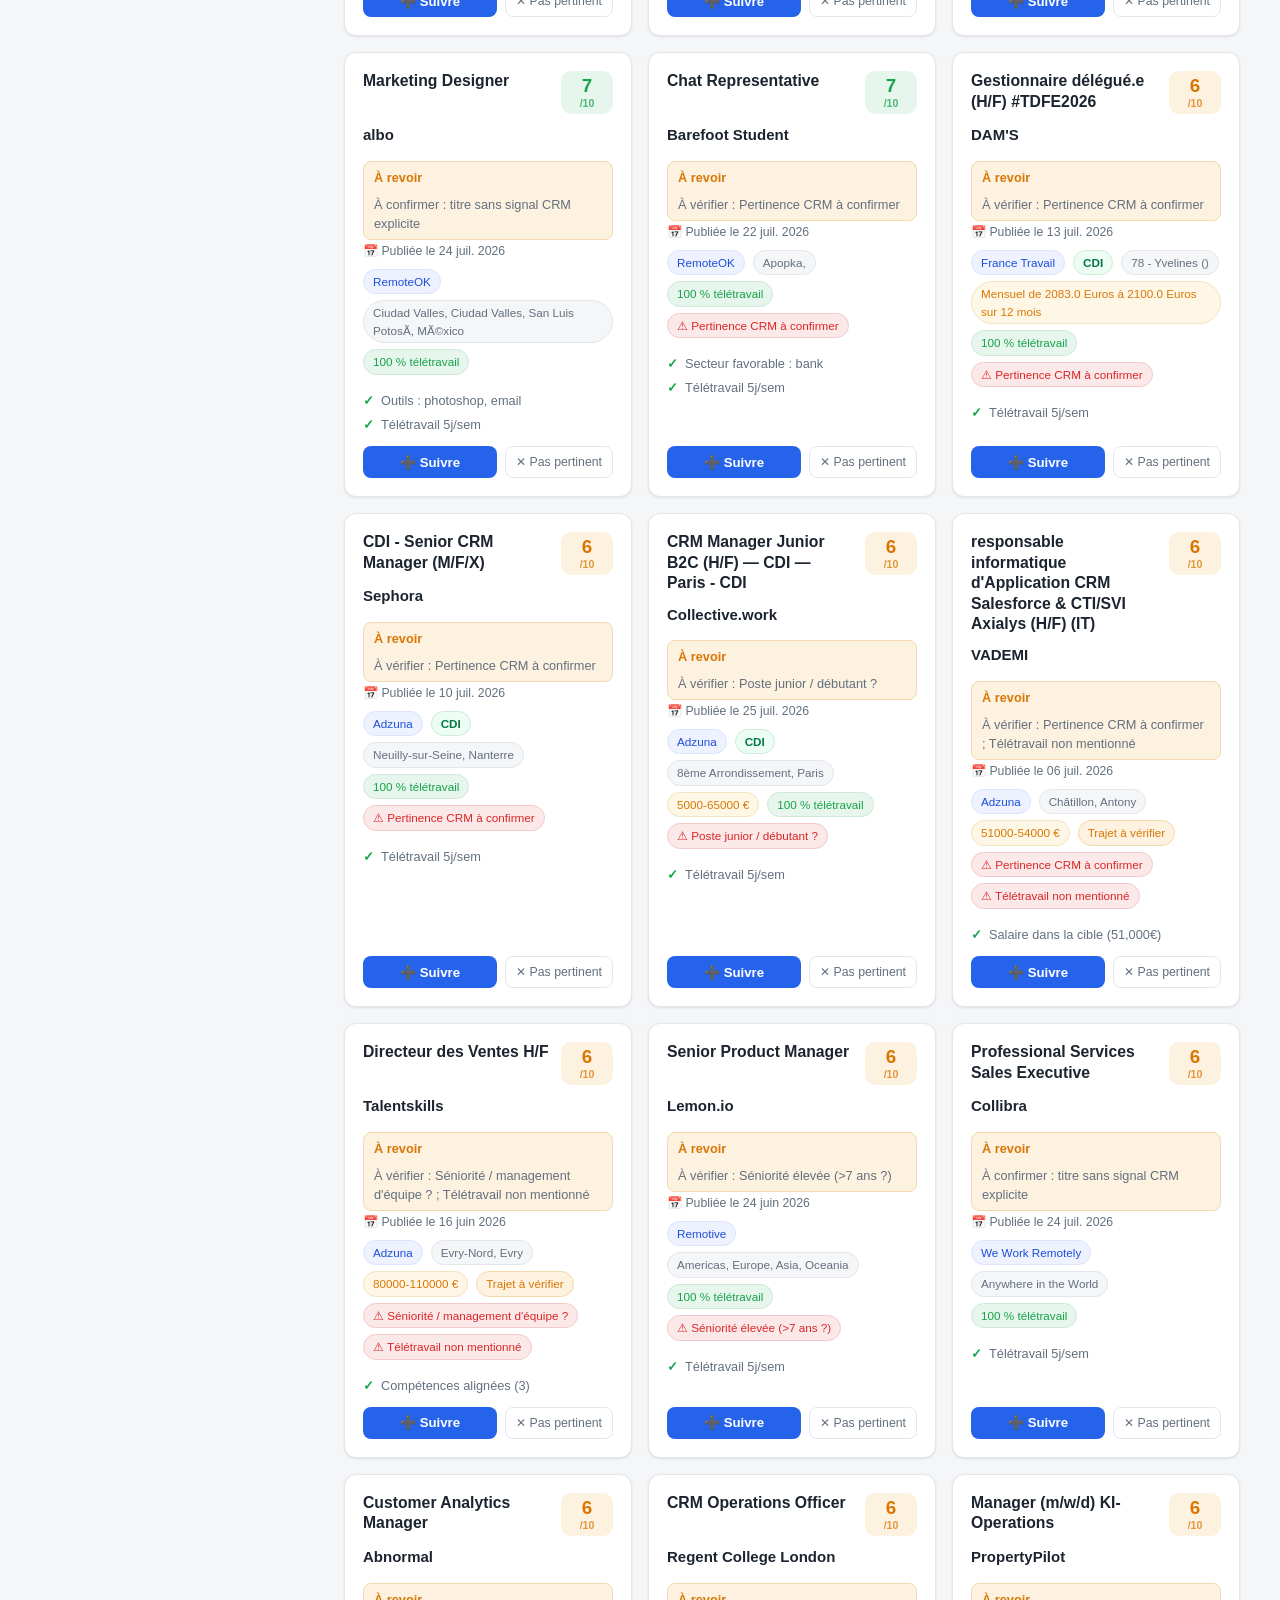
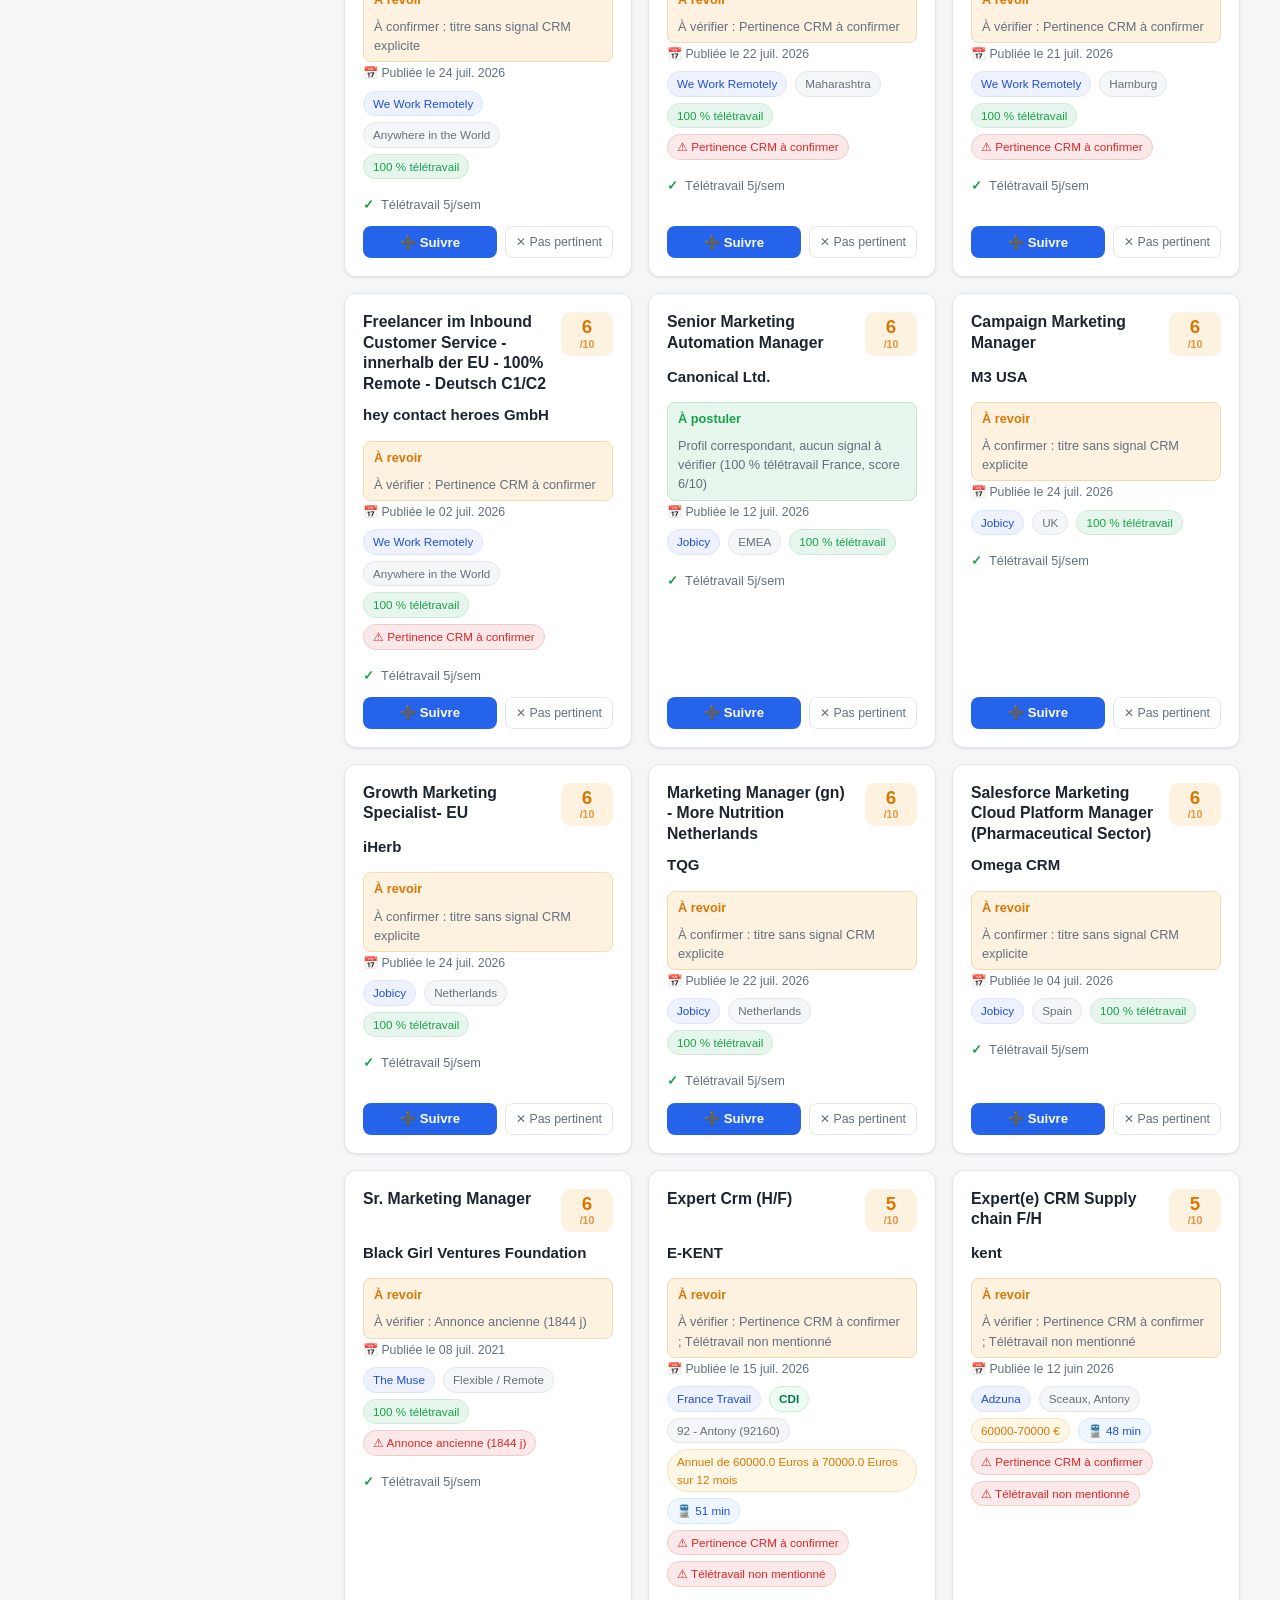
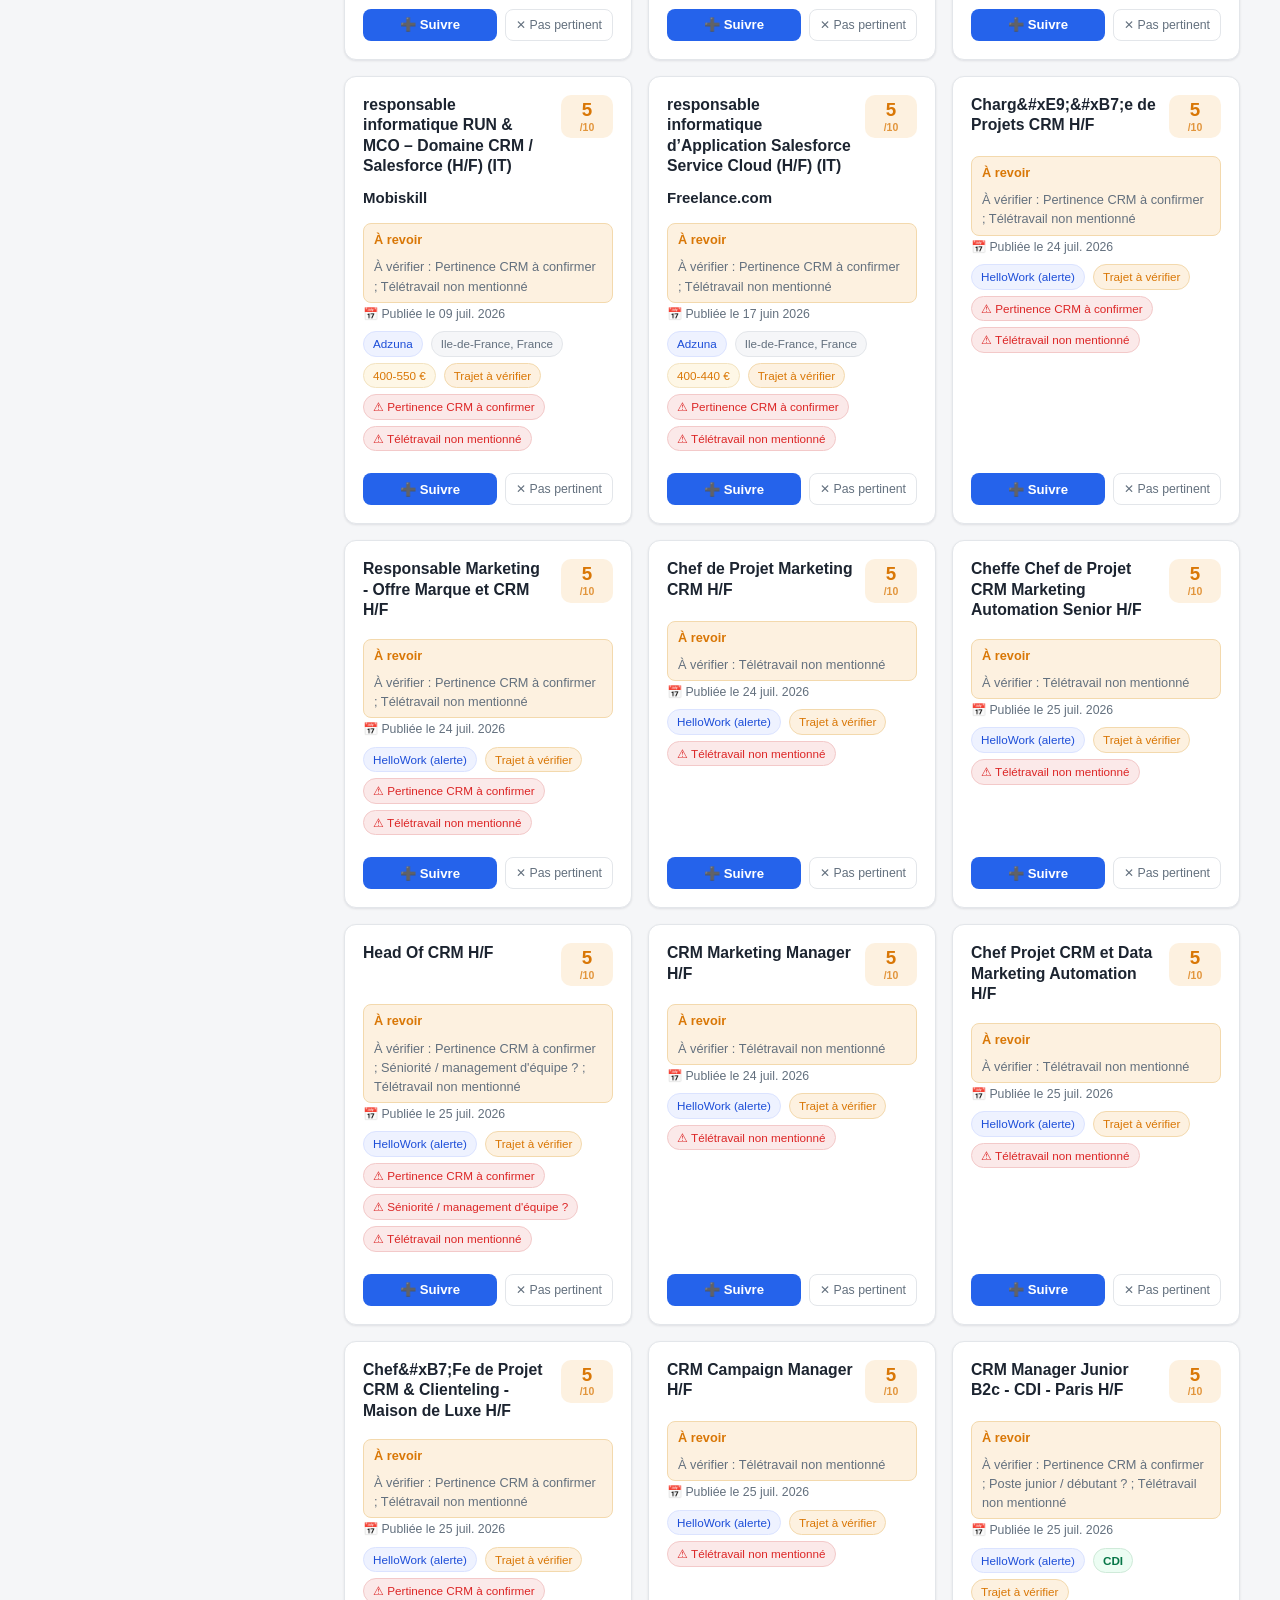
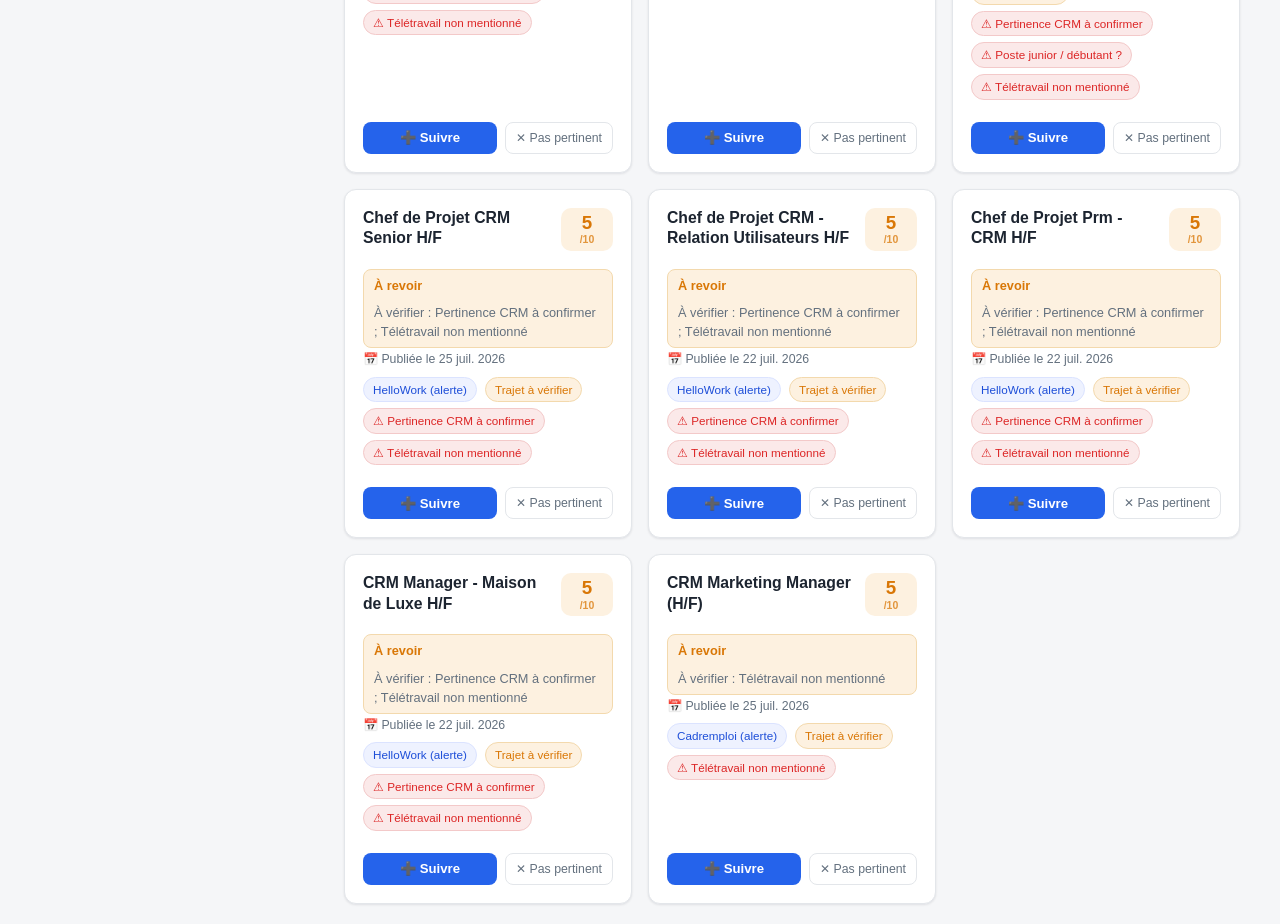
==== commit 20e9bc35: "Anti double-candidature : badge « deja postulee » sur les offres Corrige le robot email (matching so" ====
--- a/docs/index.html
+++ b/docs/index.html
@@ -105,6 +105,13 @@
         </label>
       </div>
 
+      <div class="filter-block">
+        <label class="checkbox-line">
+          <input type="checkbox" id="hide-applied" />
+          <span>Masquer les offres déjà postulées ✅</span>
+        </label>
+      </div>
+
       <div class="filter-block criteria-block">
         <label class="checkbox-line">
           <input type="checkbox" id="my-criteria" />
--- a/docs/styles.css
+++ b/docs/styles.css
@@ -273,6 +273,21 @@
 .tag-warn { background: var(--orange-bg); color: var(--orange); border-color: #f3d9ad; }
 .tag-flag { background: var(--red-bg); color: var(--red); border-color: #f3c9c9; }
 
+/* Badge « déjà postulée / suivie » (anti double-candidature) */
+.applied {
+  display: inline-block;
+  font-size: 0.82rem;
+  font-weight: 700;
+  margin: 8px 0 2px;
+  padding: 5px 10px;
+  border-radius: 8px;
+  border: 1px solid transparent;
+}
+.applied-sent { background: var(--green-bg); color: var(--green); border-color: #bfe6cd; }
+.applied-live { background: #eef6ff; color: var(--primary-dark); border-color: #d5e6fb; }
+.applied-done { background: var(--red-bg); color: var(--red); border-color: #f3c9c9; }
+.applied-track { background: var(--orange-bg); color: var(--orange); border-color: #f3d9ad; }
+
 /* Recommandation du robot de tri */
 .reco {
   display: flex;
@@ -436,6 +451,51 @@
 }
 .add-btn:hover { background: var(--primary-dark); }
 .board-hint { color: var(--text-muted); font-size: 0.85rem; margin: 0 0 16px; }
+
+/* Barre & panneau de synchronisation */
+.sync-bar {
+  display: flex;
+  align-items: center;
+  justify-content: space-between;
+  gap: 10px;
+  margin-bottom: 12px;
+}
+.sync-status { font-size: 0.85rem; color: var(--text-muted); }
+.sync-status.sync-idle { color: var(--green); }
+.sync-status.sync-error, .sync-status.sync-offline { color: var(--orange); }
+.sync-panel {
+  background: var(--surface);
+  border: 1px solid var(--border);
+  border-radius: var(--radius);
+  padding: 14px 16px;
+  margin-bottom: 16px;
+  box-shadow: var(--shadow);
+}
+.sync-help { color: var(--text-muted); font-size: 0.82rem; margin: 0 0 10px; line-height: 1.5; }
+.sync-help code { background: var(--bg); padding: 1px 5px; border-radius: 4px; }
+.sync-row { display: flex; gap: 8px; flex-wrap: wrap; }
+.sync-row input {
+  flex: 1 1 240px;
+  padding: 9px 12px;
+  border: 1px solid var(--border);
+  border-radius: 8px;
+  font-size: 0.9rem;
+}
+.sync-row input:focus { outline: none; border-color: var(--primary); }
+
+/* Statut robot (détecté par email) sur une carte de candidature */
+.kc-auto {
+  font-size: 0.78rem;
+  font-weight: 600;
+  margin: 6px 0;
+  padding: 4px 8px;
+  border-radius: 6px;
+  border: 1px solid transparent;
+}
+.auto-sent { background: #eef6ff; color: var(--primary-dark); border-color: #d5e6fb; }
+.auto-wait { background: var(--orange-bg); color: var(--orange); border-color: #f3d9ad; }
+.auto-pos { background: var(--green-bg); color: var(--green); border-color: #bfe6cd; }
+.auto-neg { background: var(--red-bg); color: var(--red); border-color: #f3c9c9; }
 
 .board {
   display: grid;
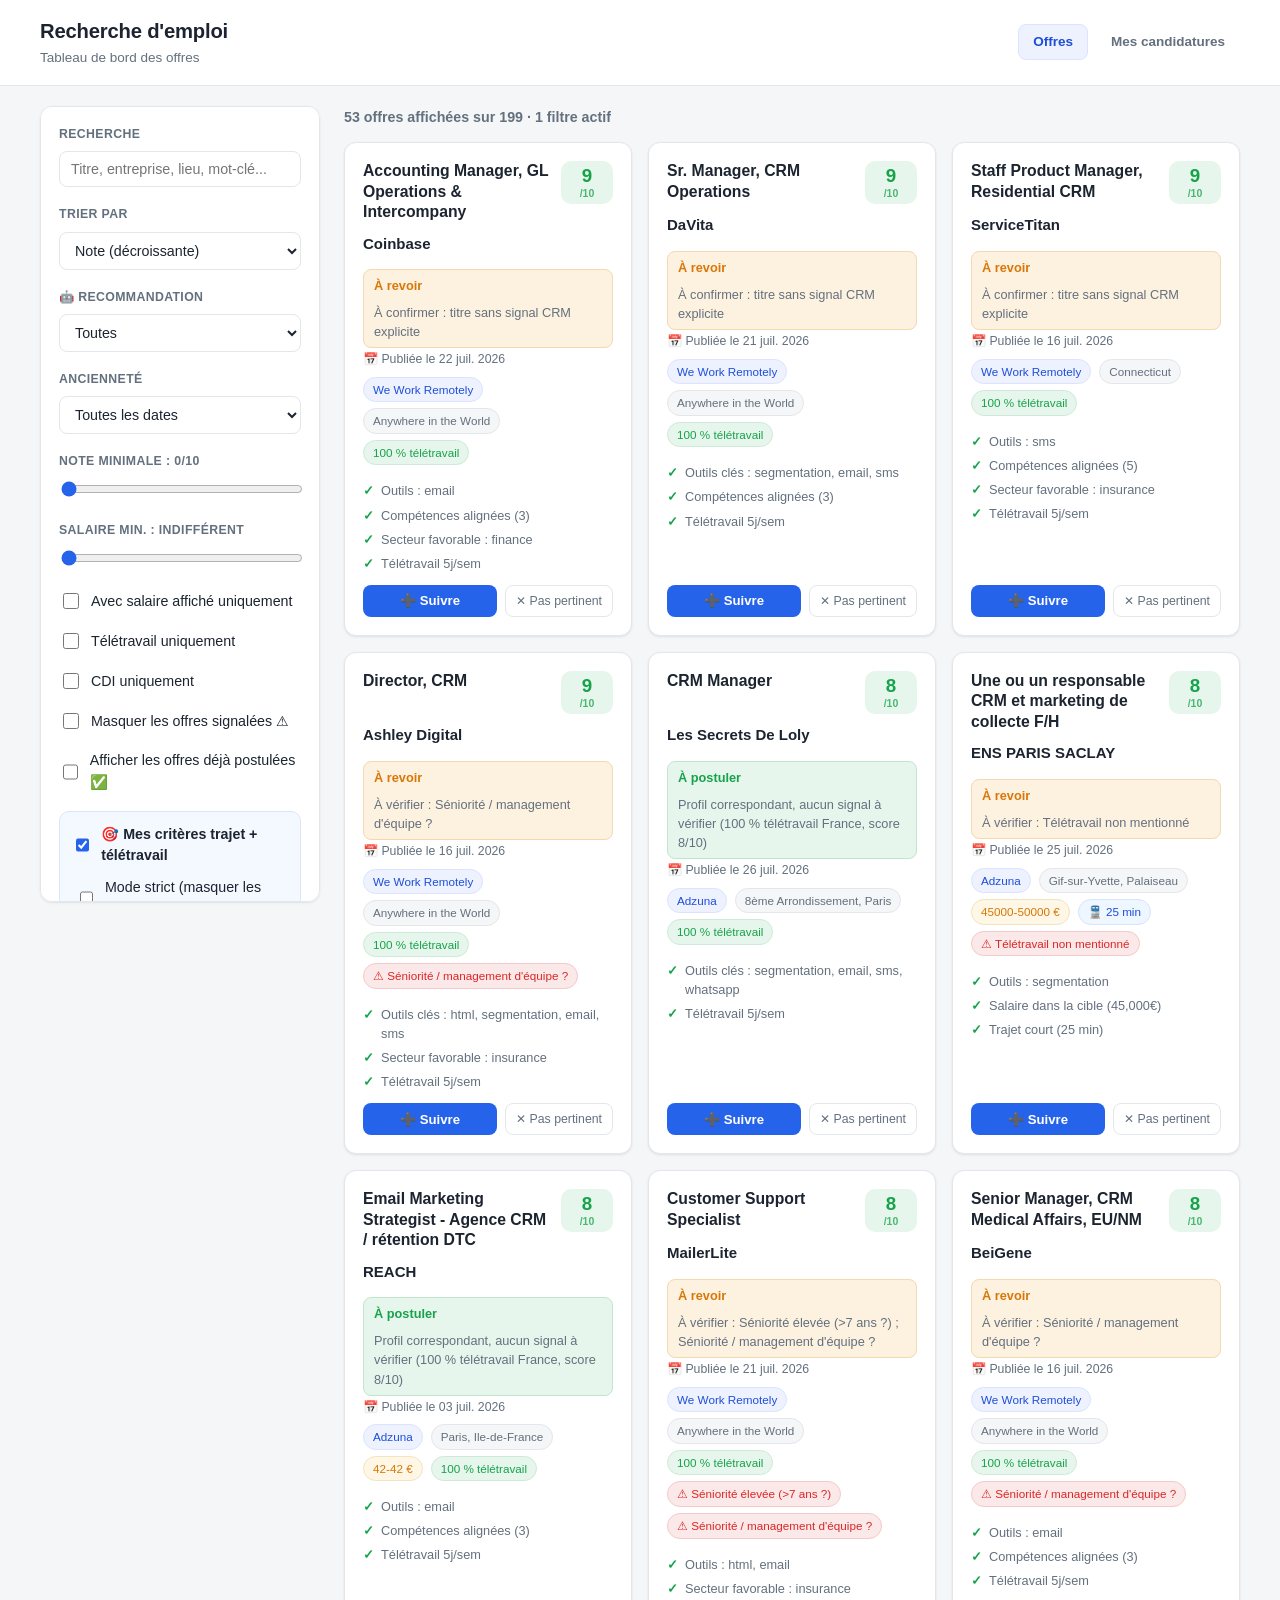
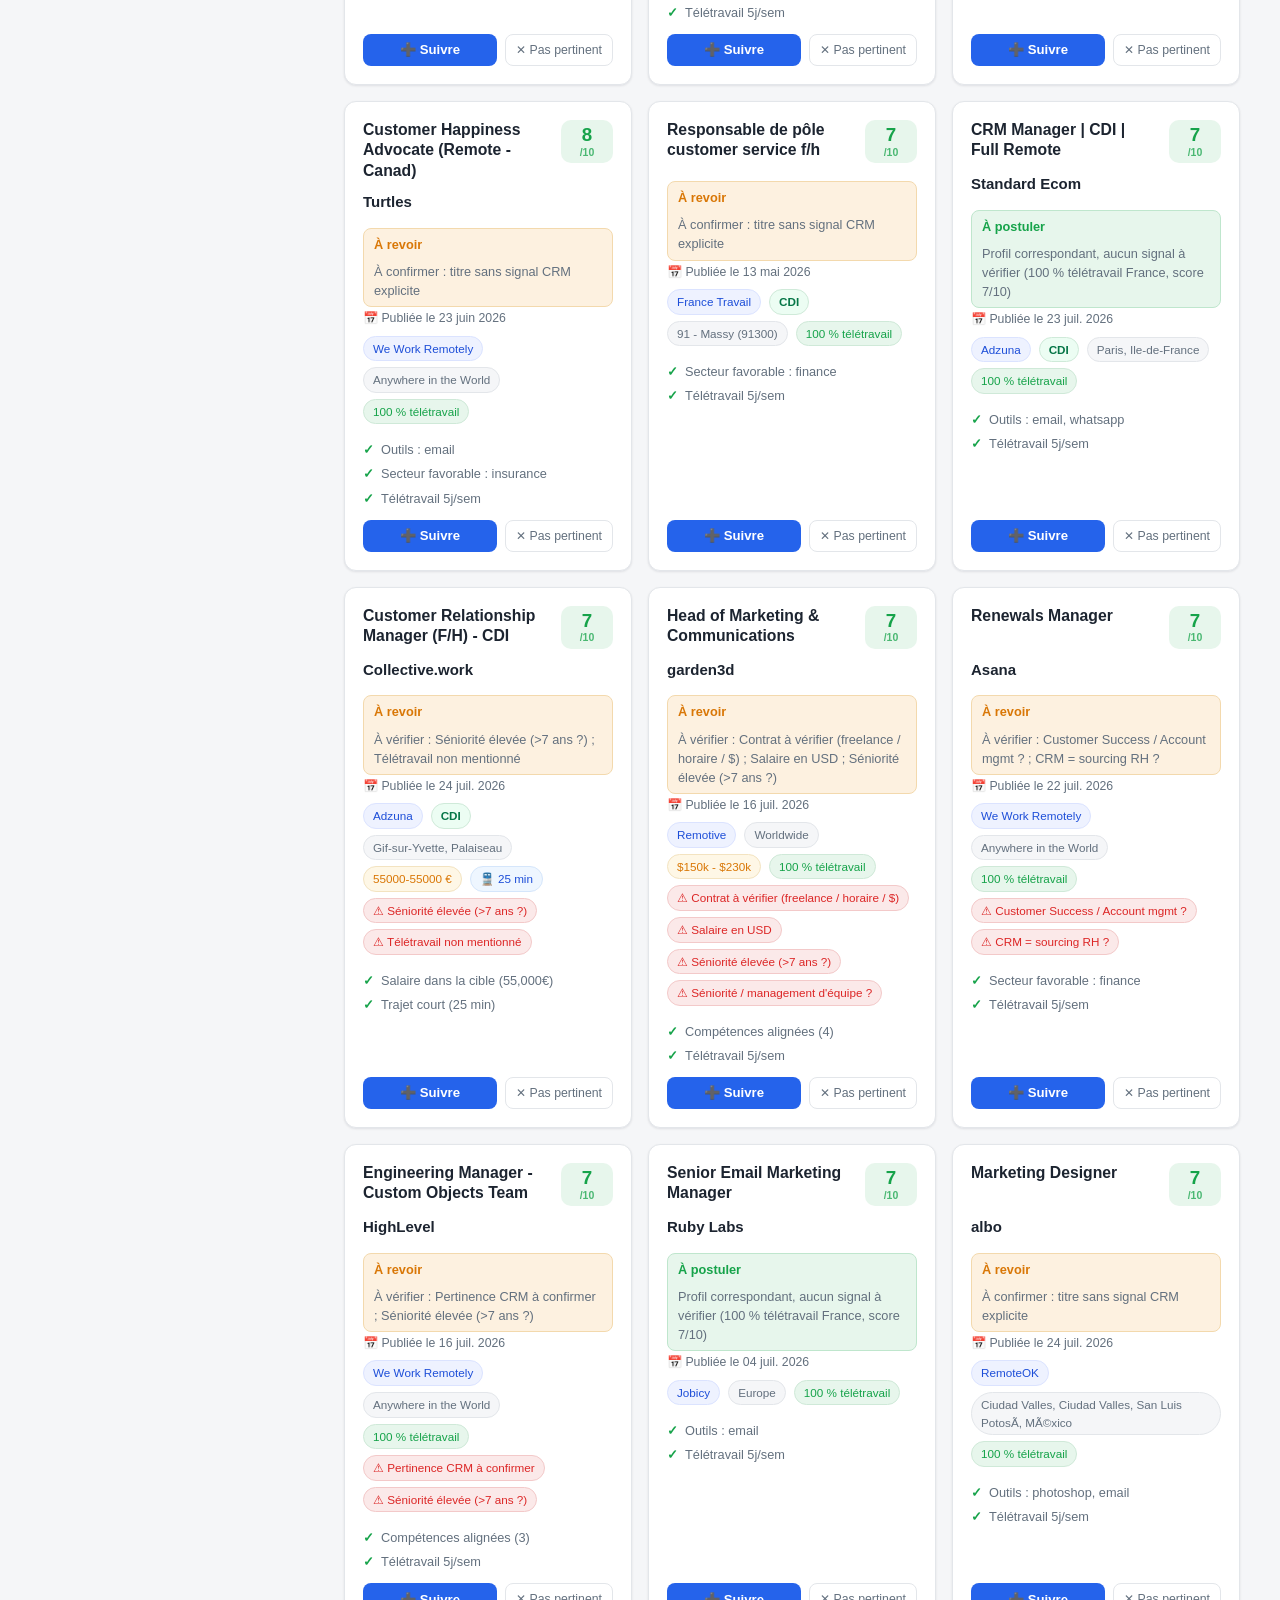
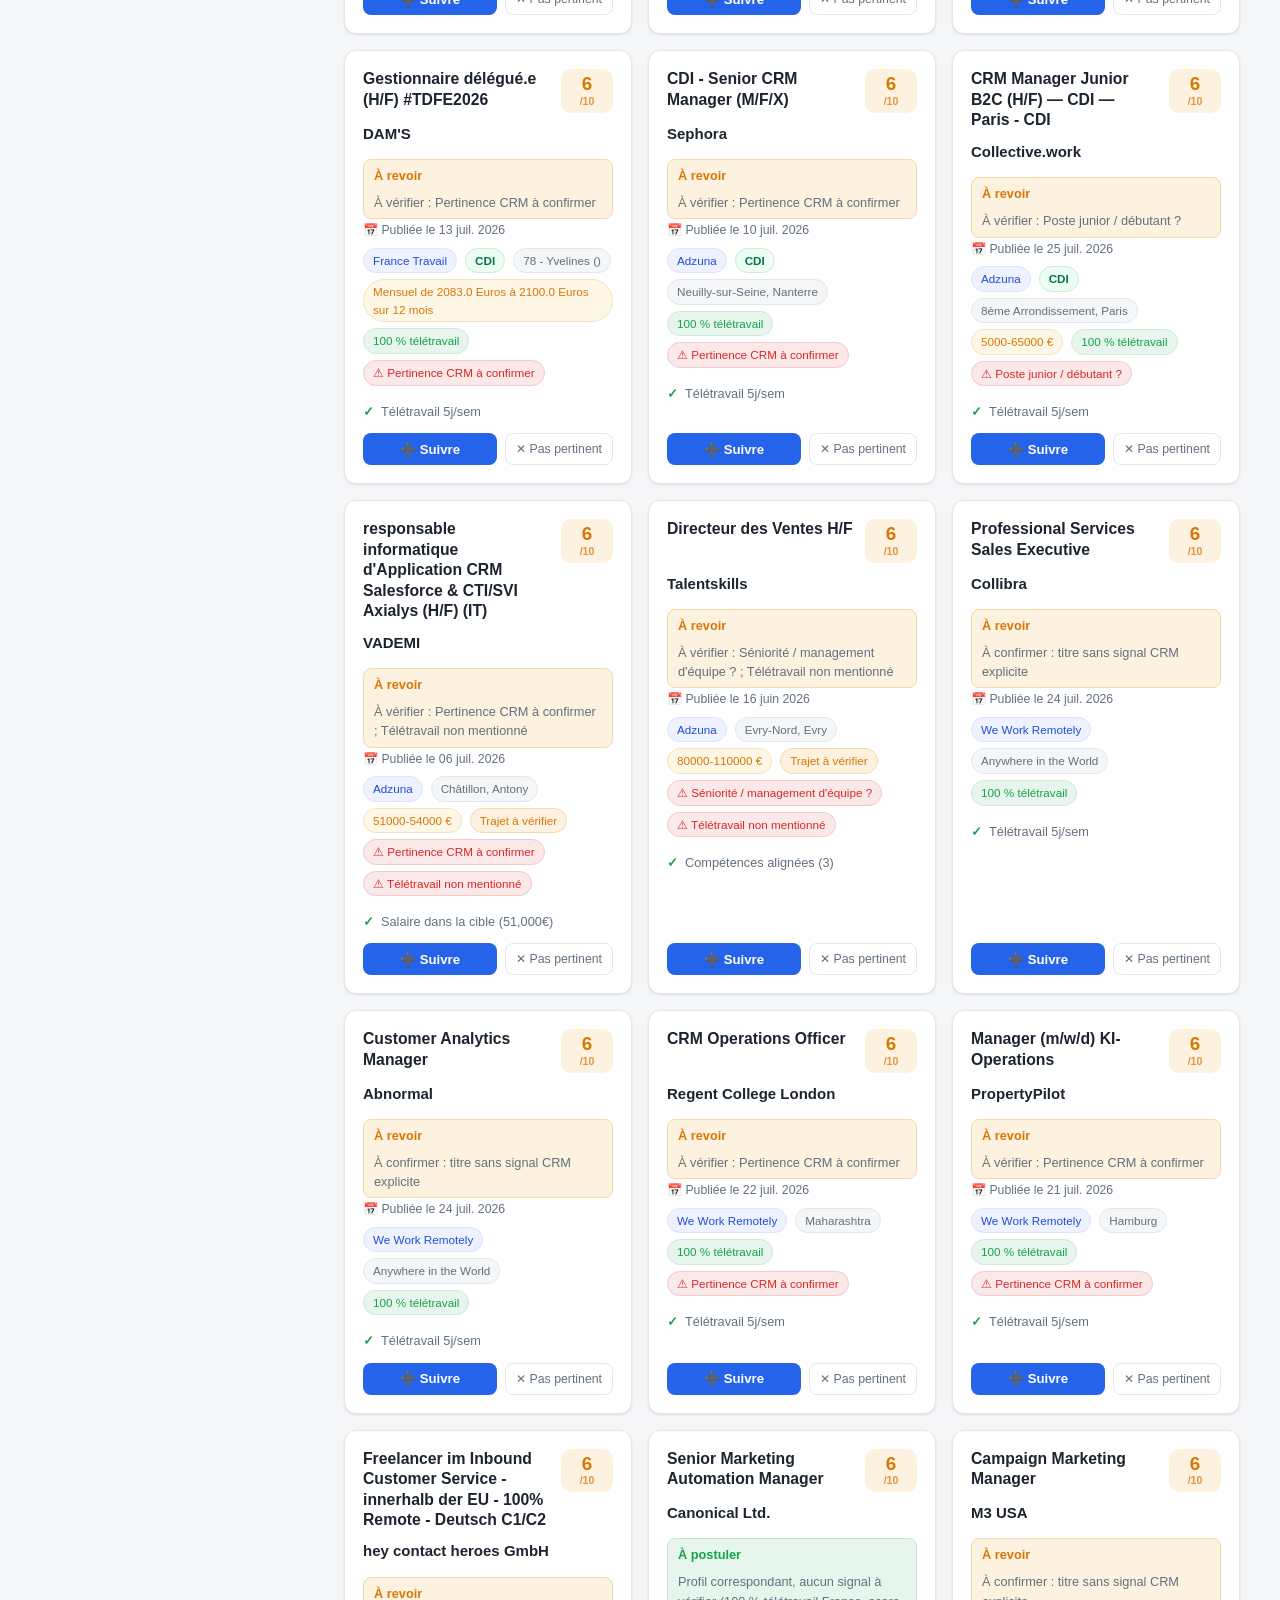
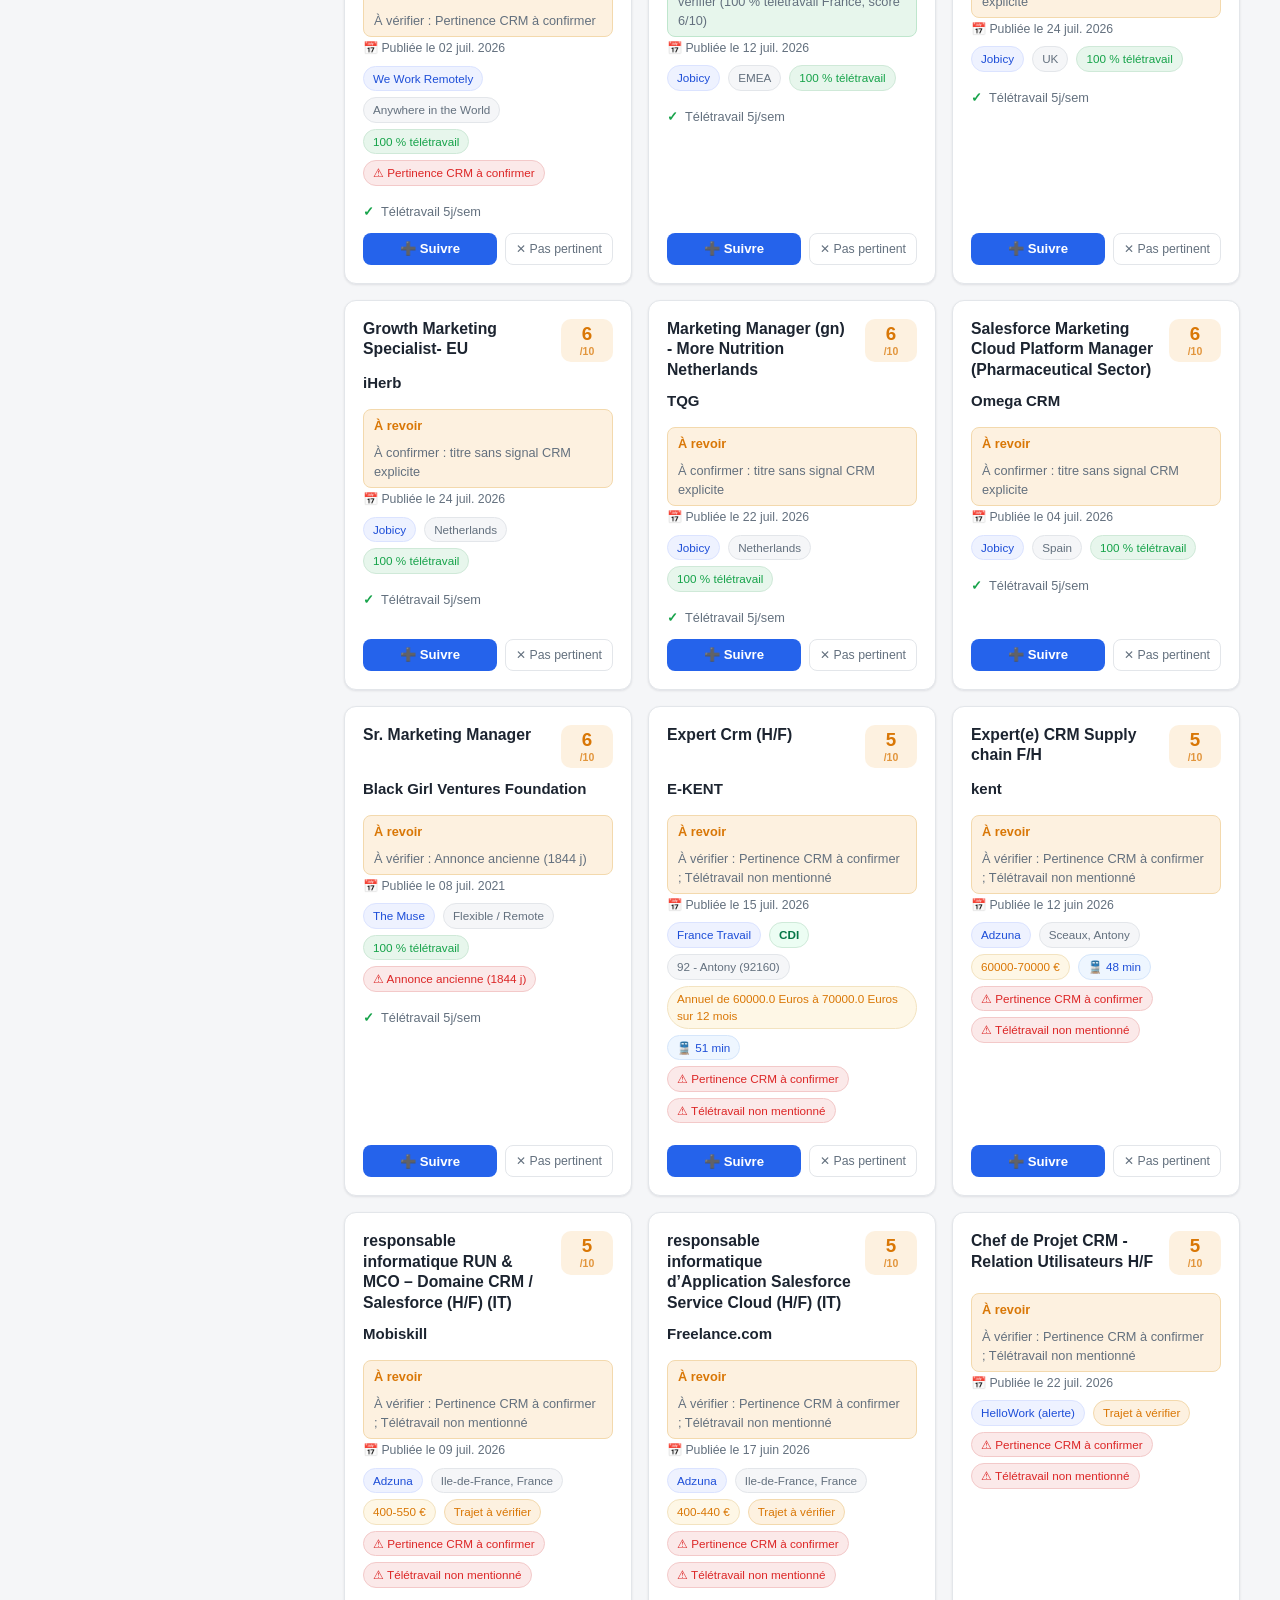
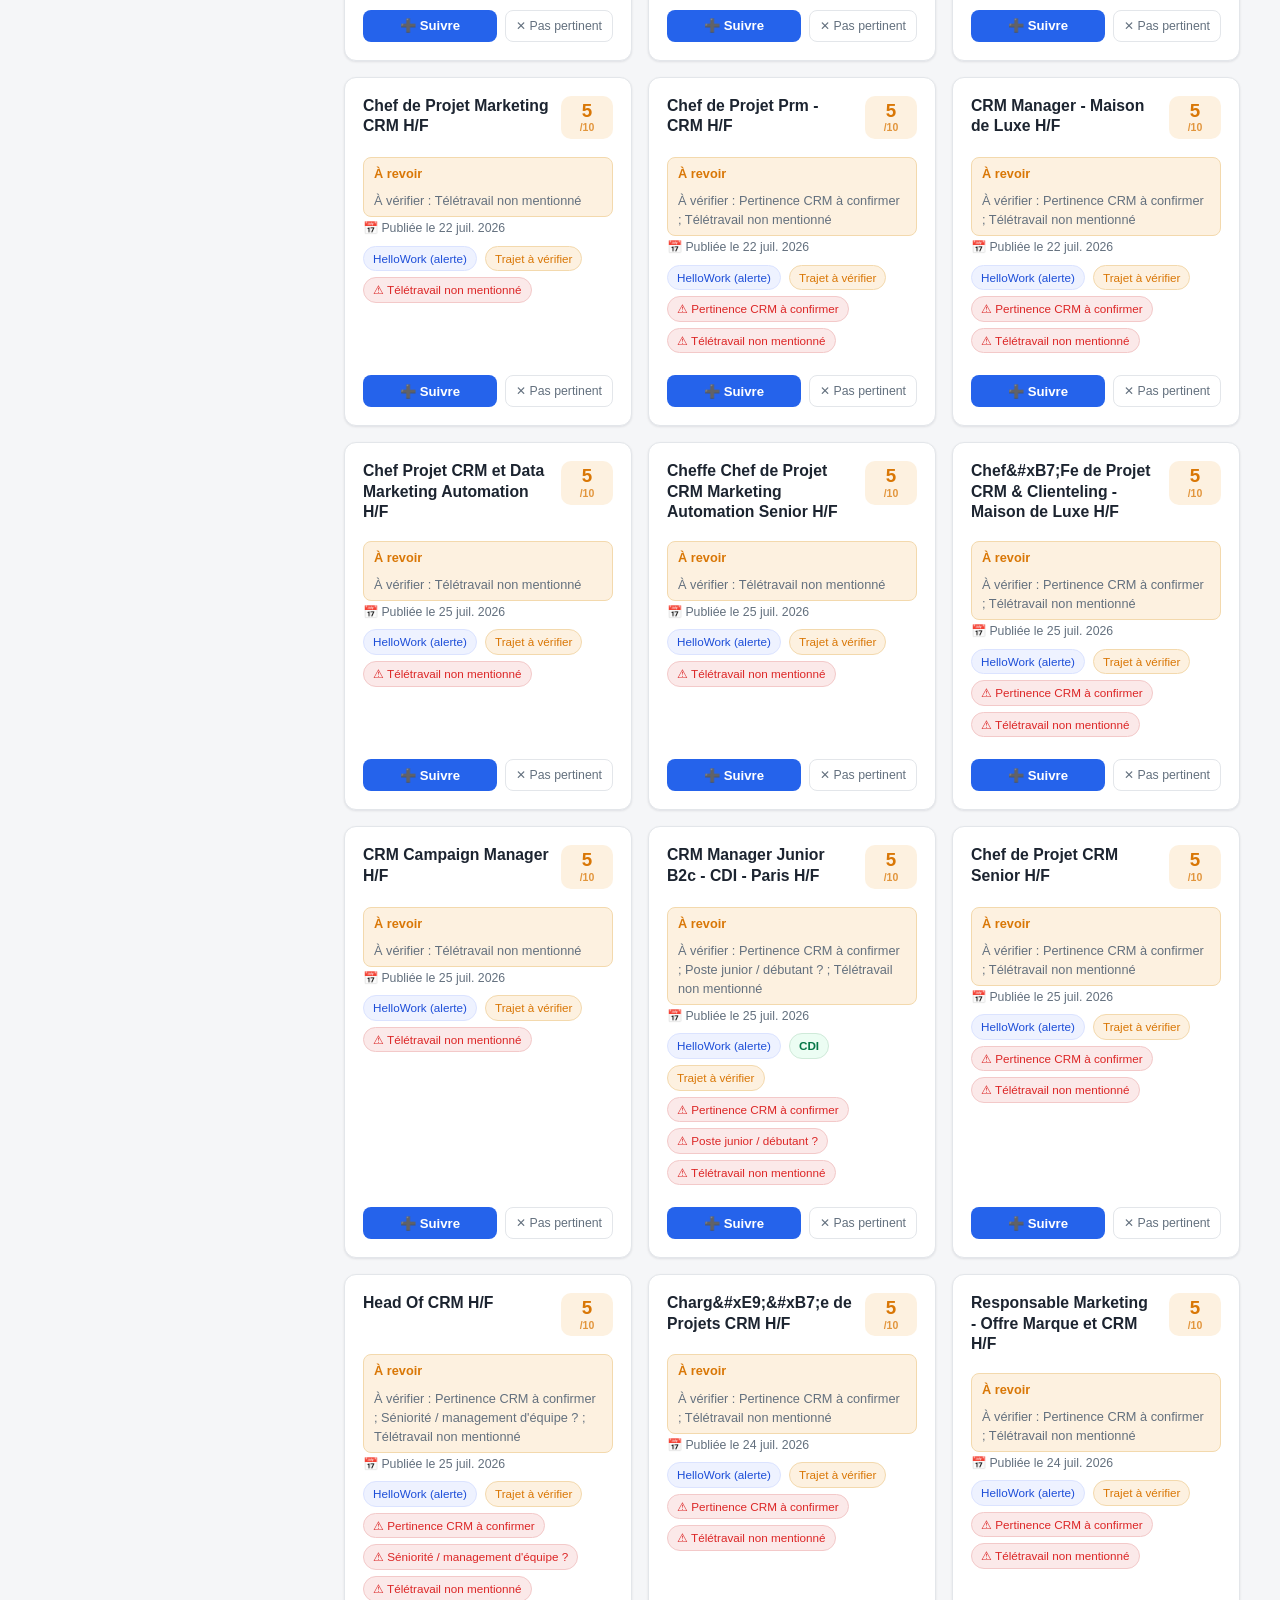
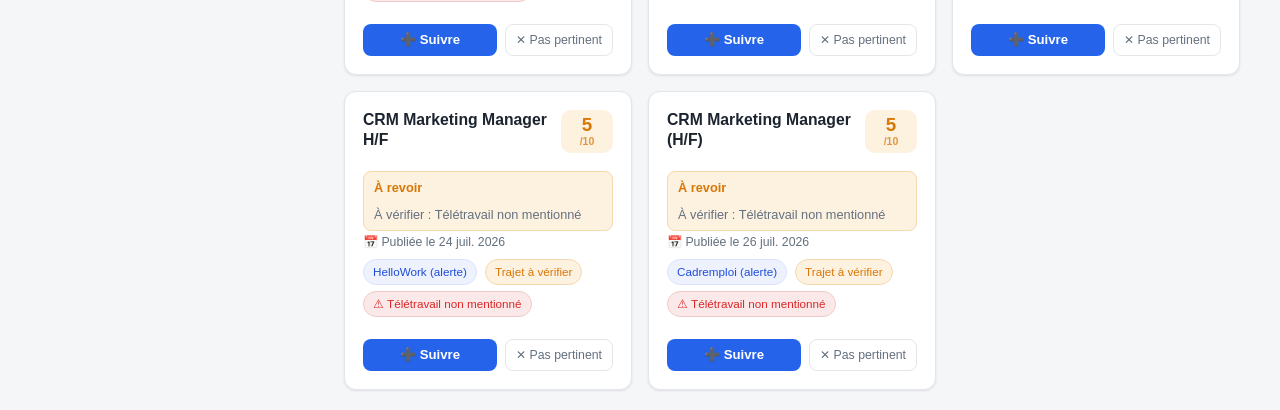
==== commit 701b008d: "Offres deja postulees masquees de l'onglet Offres + exclusion CDD (Adzuna) 1) Anti double-candidatur" ====
--- a/docs/index.html
+++ b/docs/index.html
@@ -107,8 +107,8 @@
 
       <div class="filter-block">
         <label class="checkbox-line">
-          <input type="checkbox" id="hide-applied" />
-          <span>Masquer les offres déjà postulées ✅</span>
+          <input type="checkbox" id="show-applied" />
+          <span>Afficher les offres déjà postulées ✅</span>
         </label>
       </div>
 
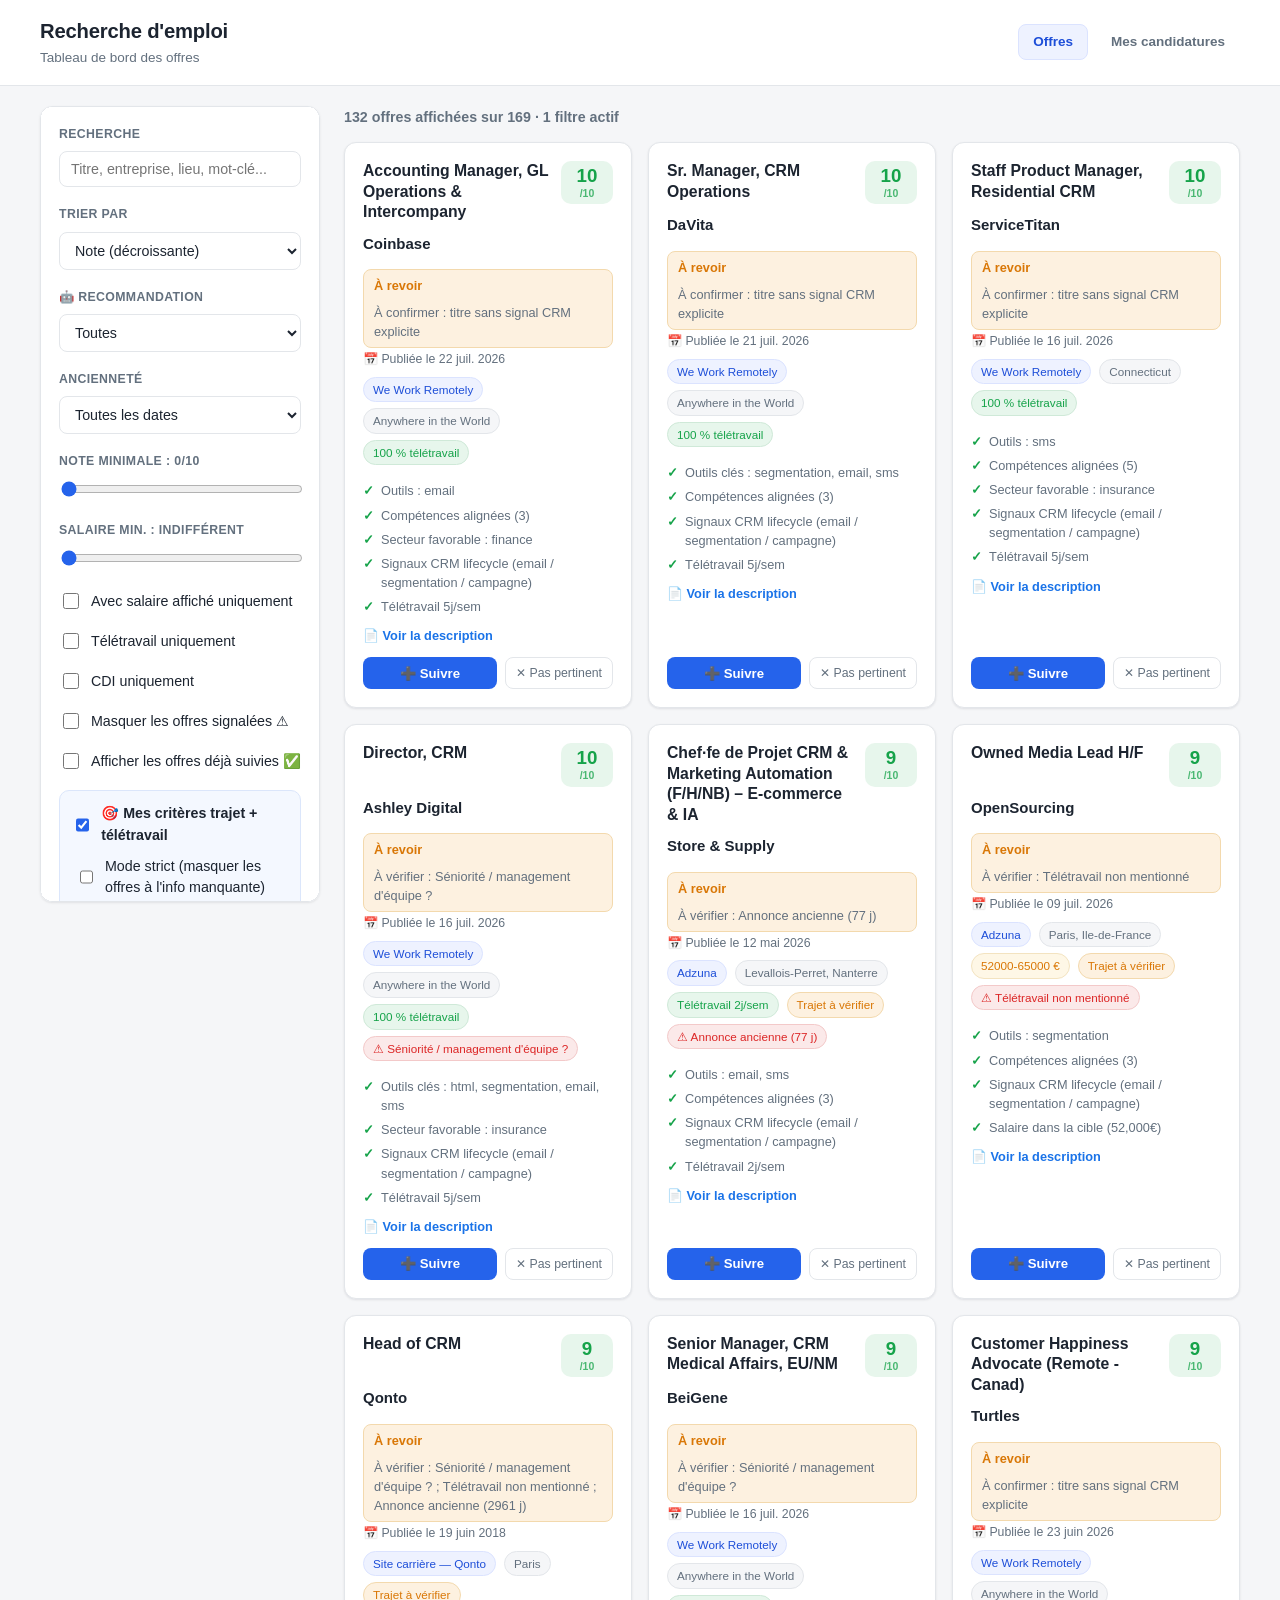
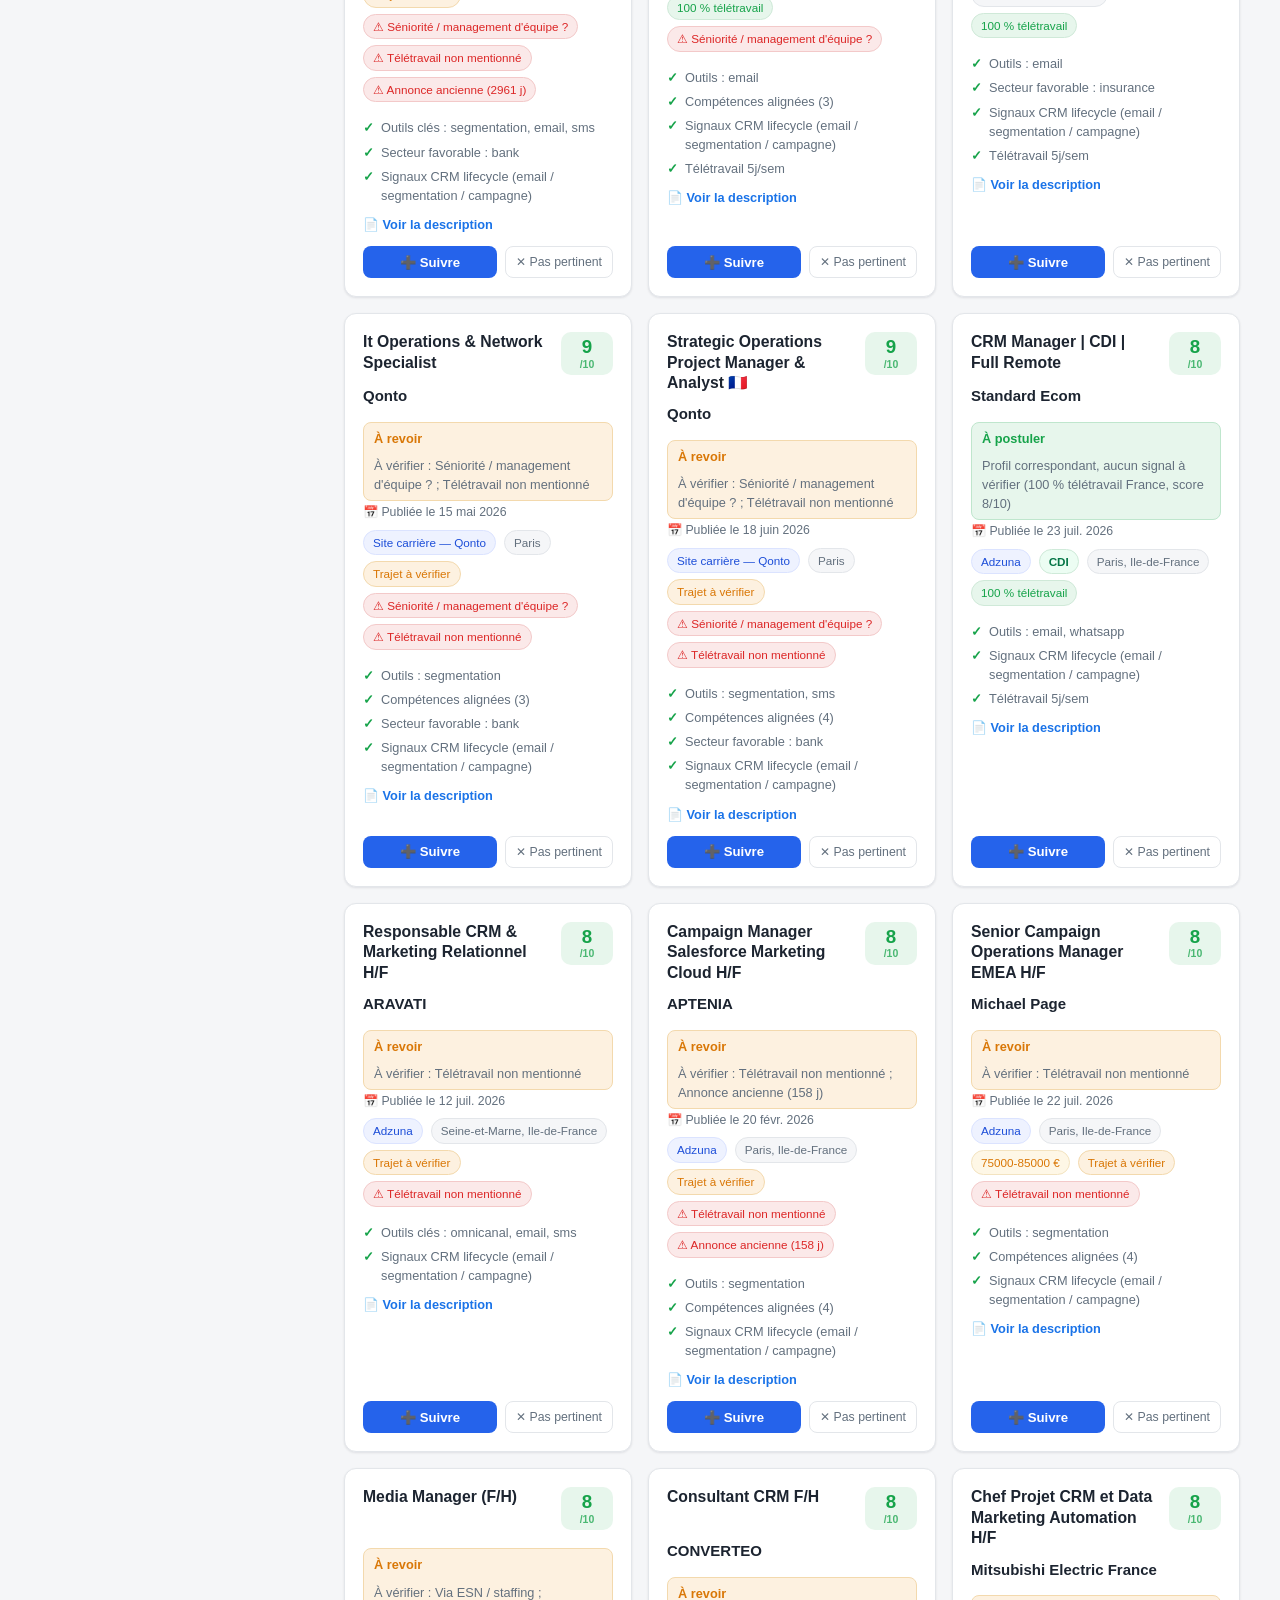
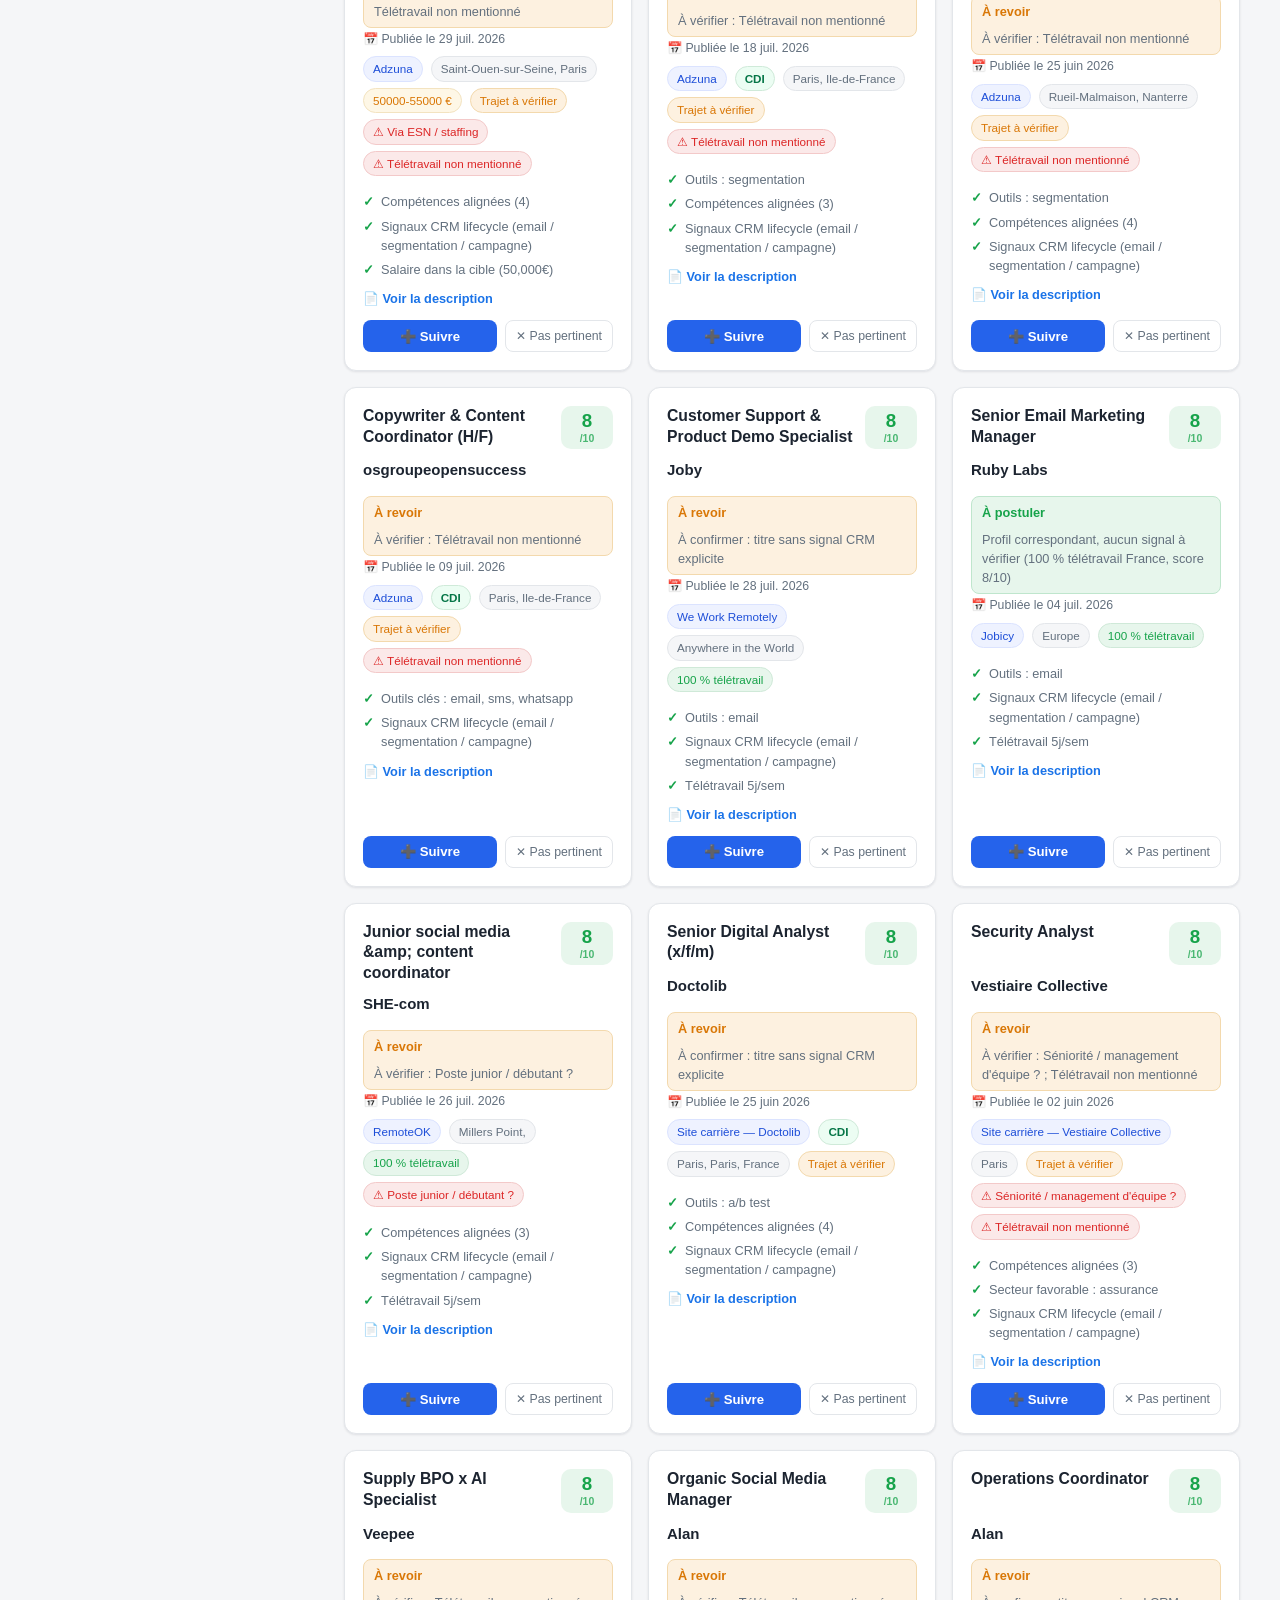
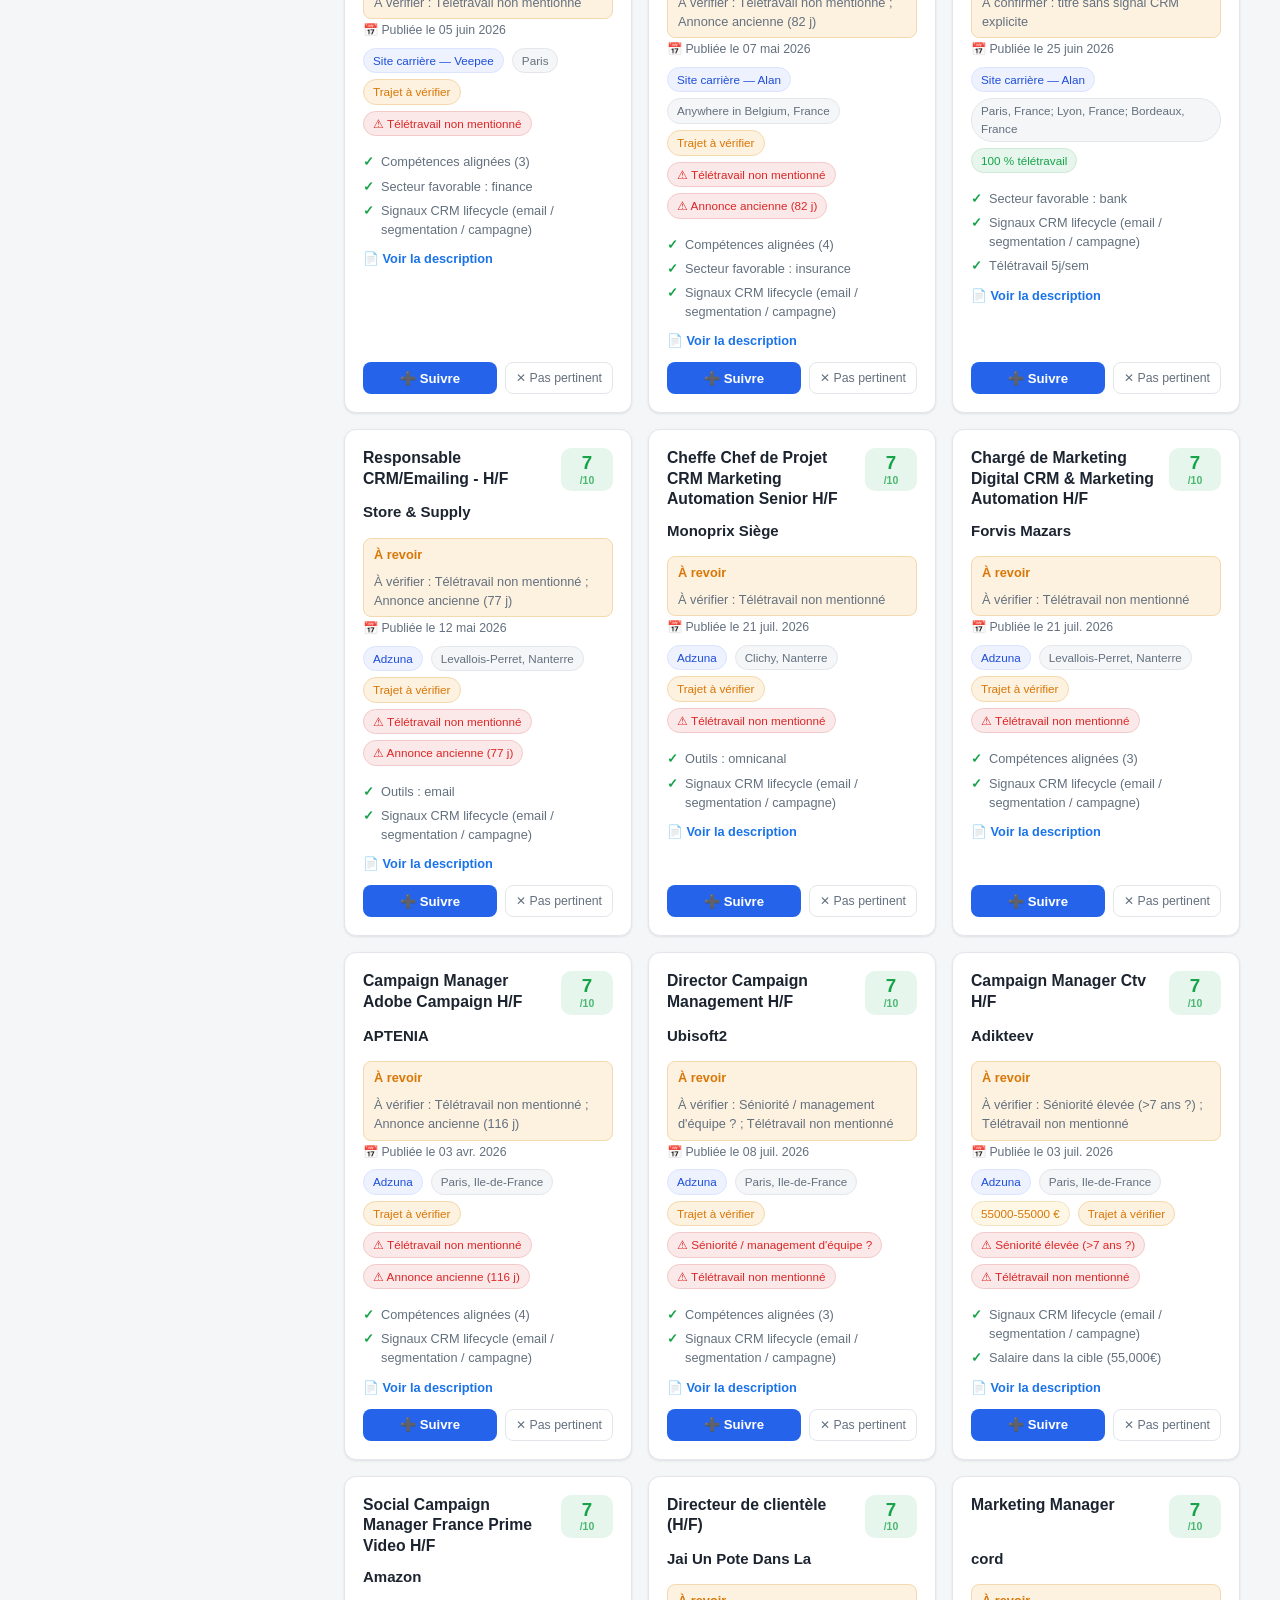
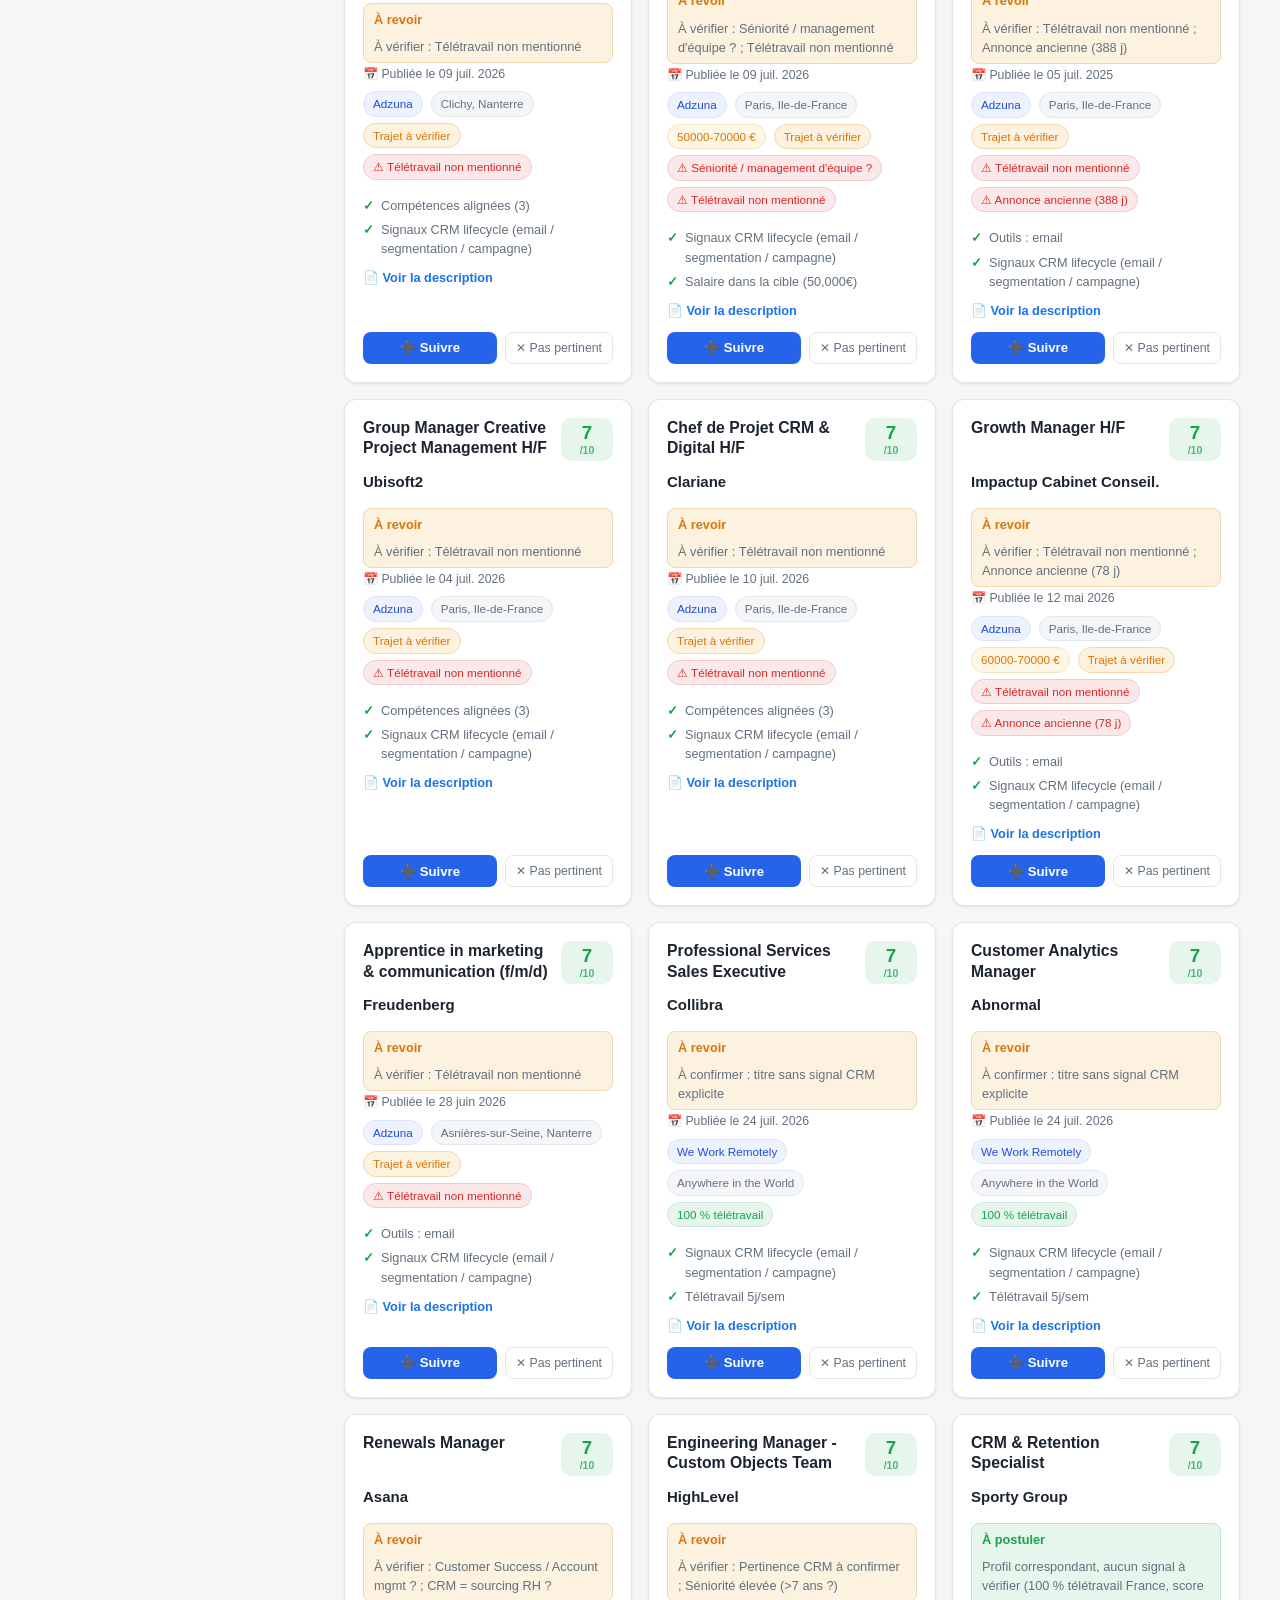
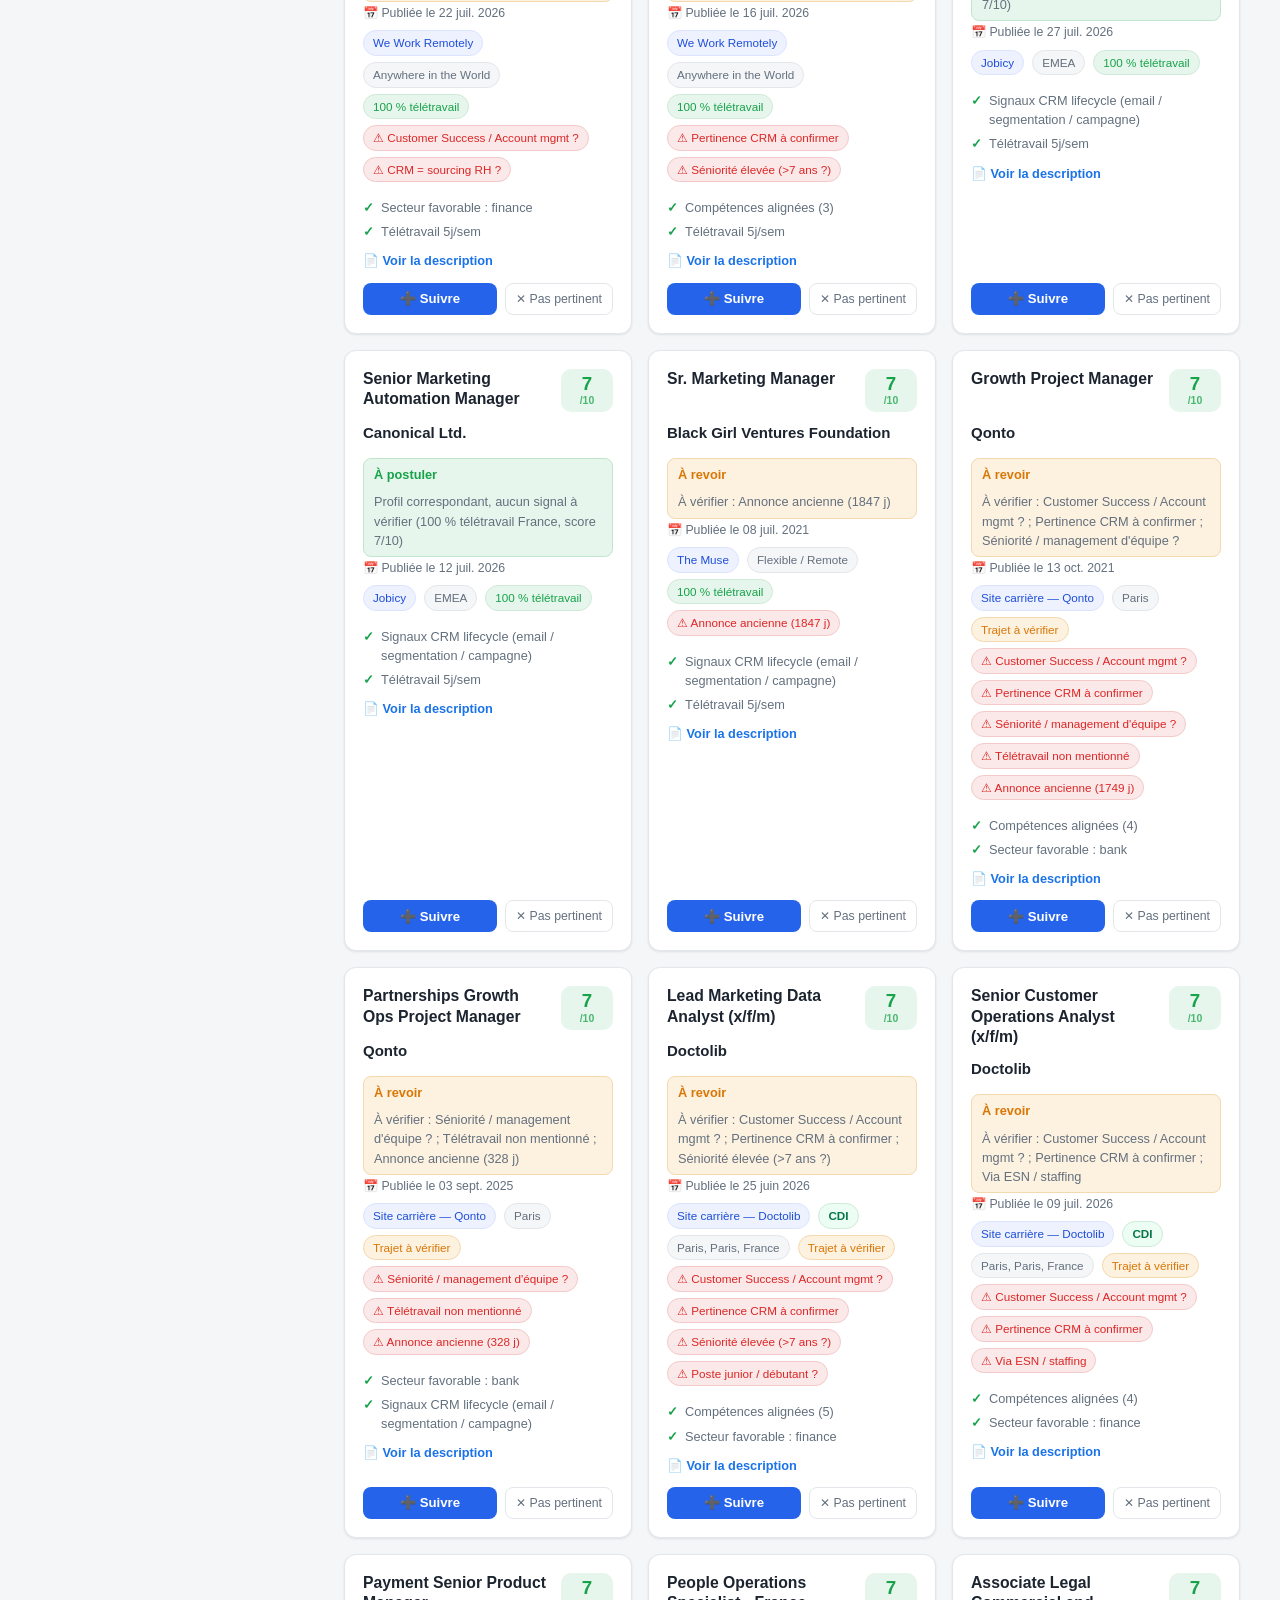
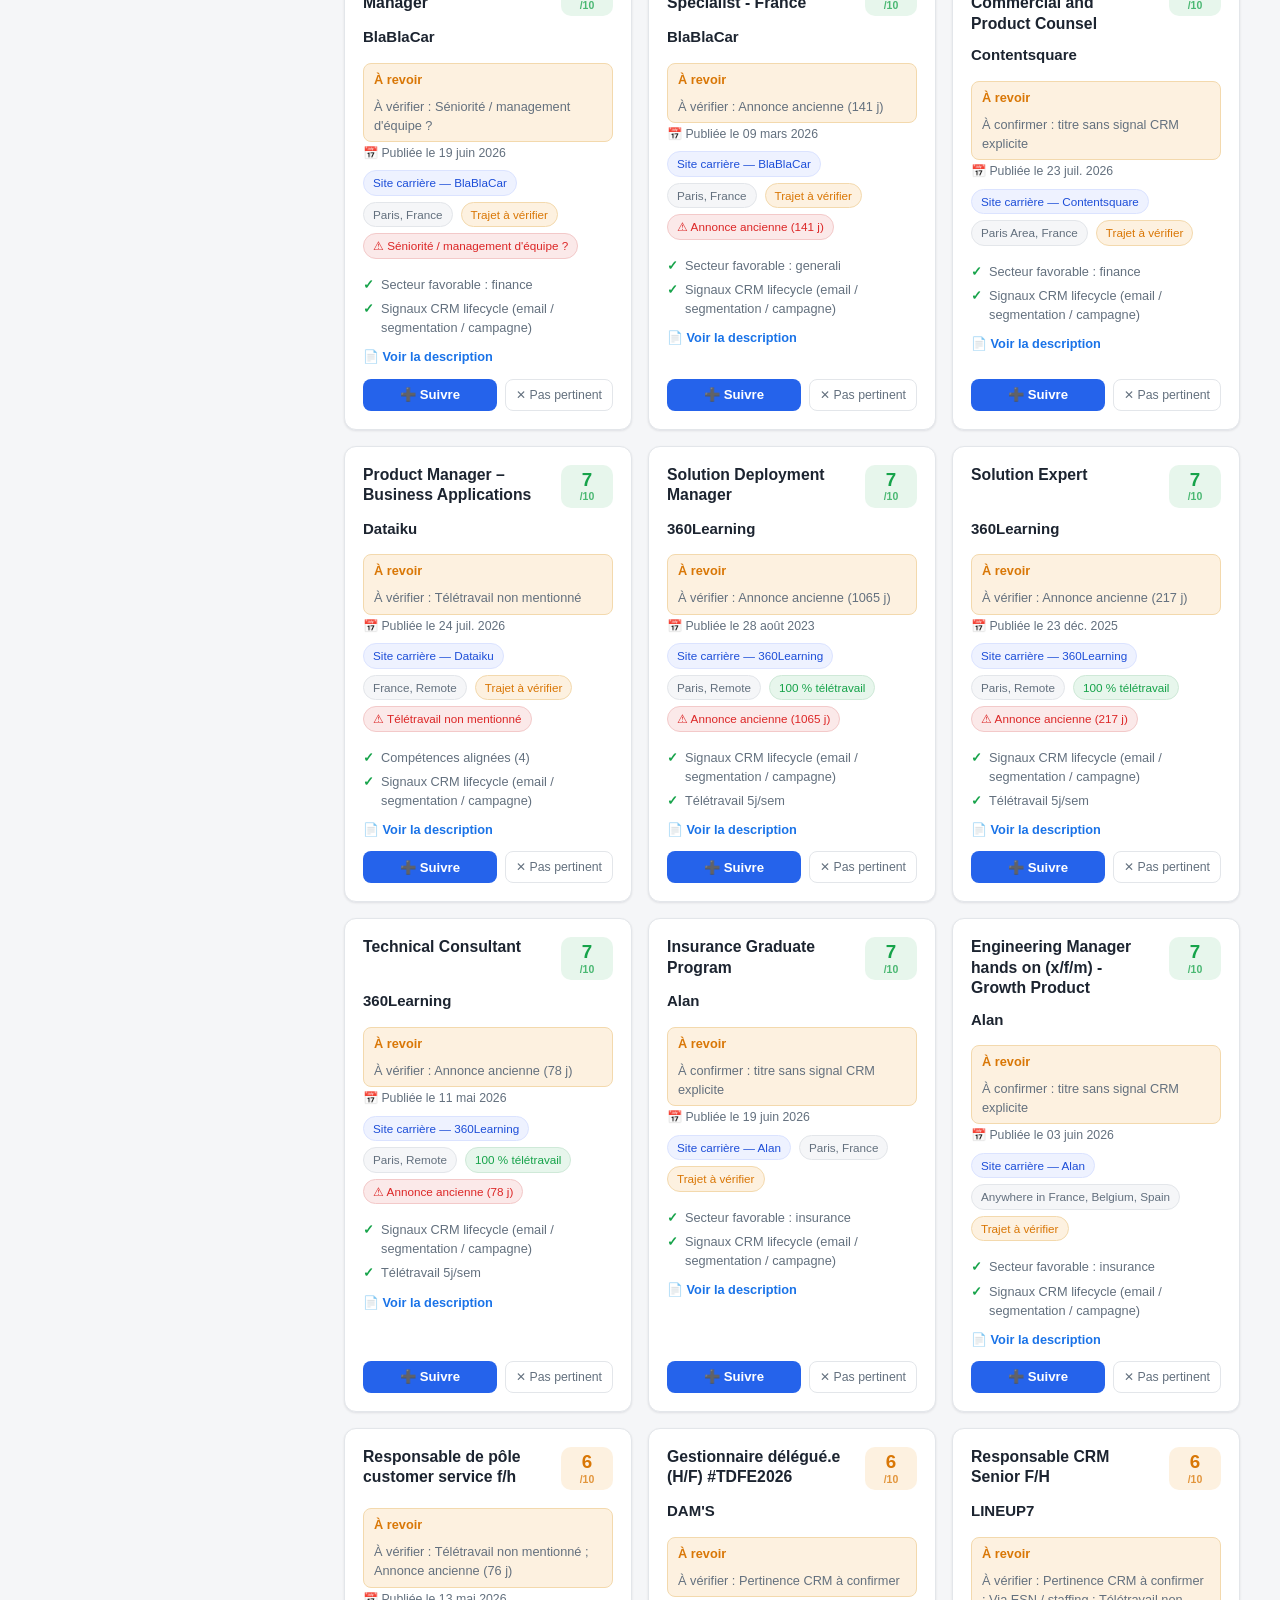
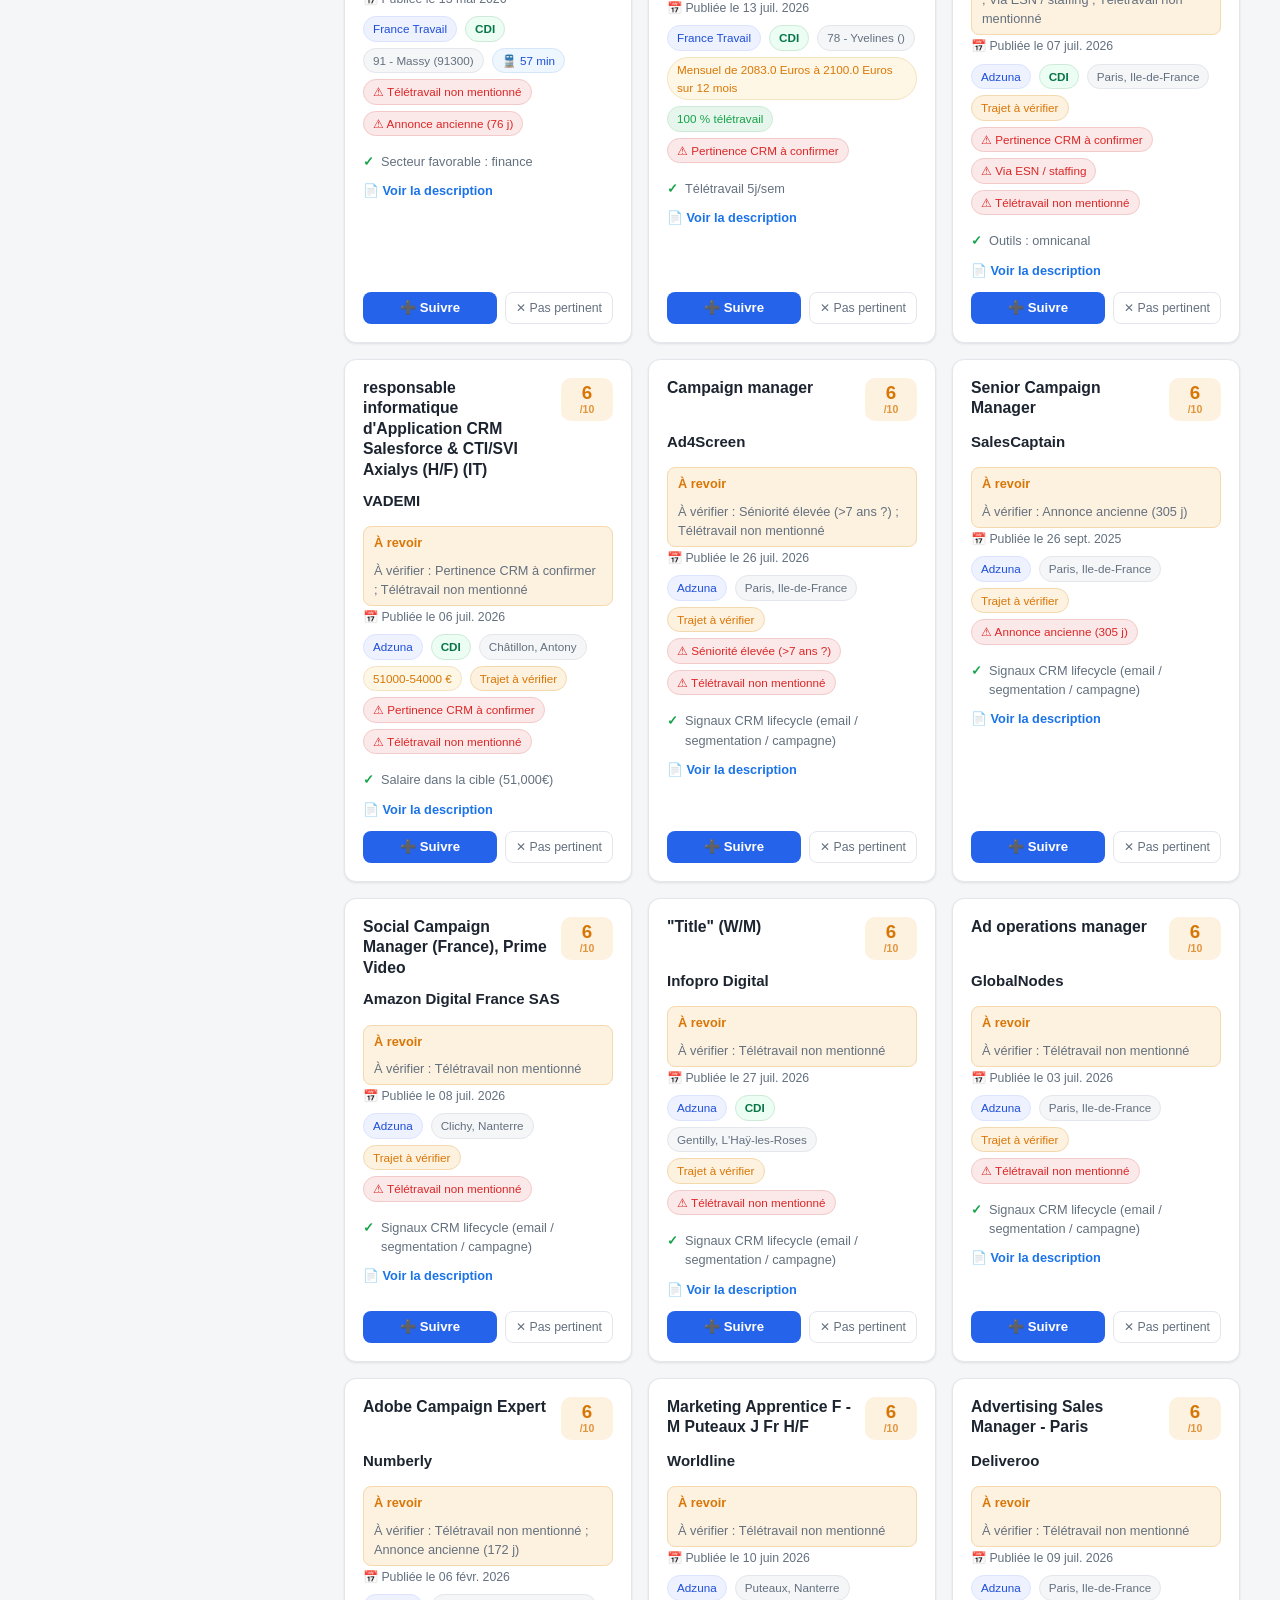
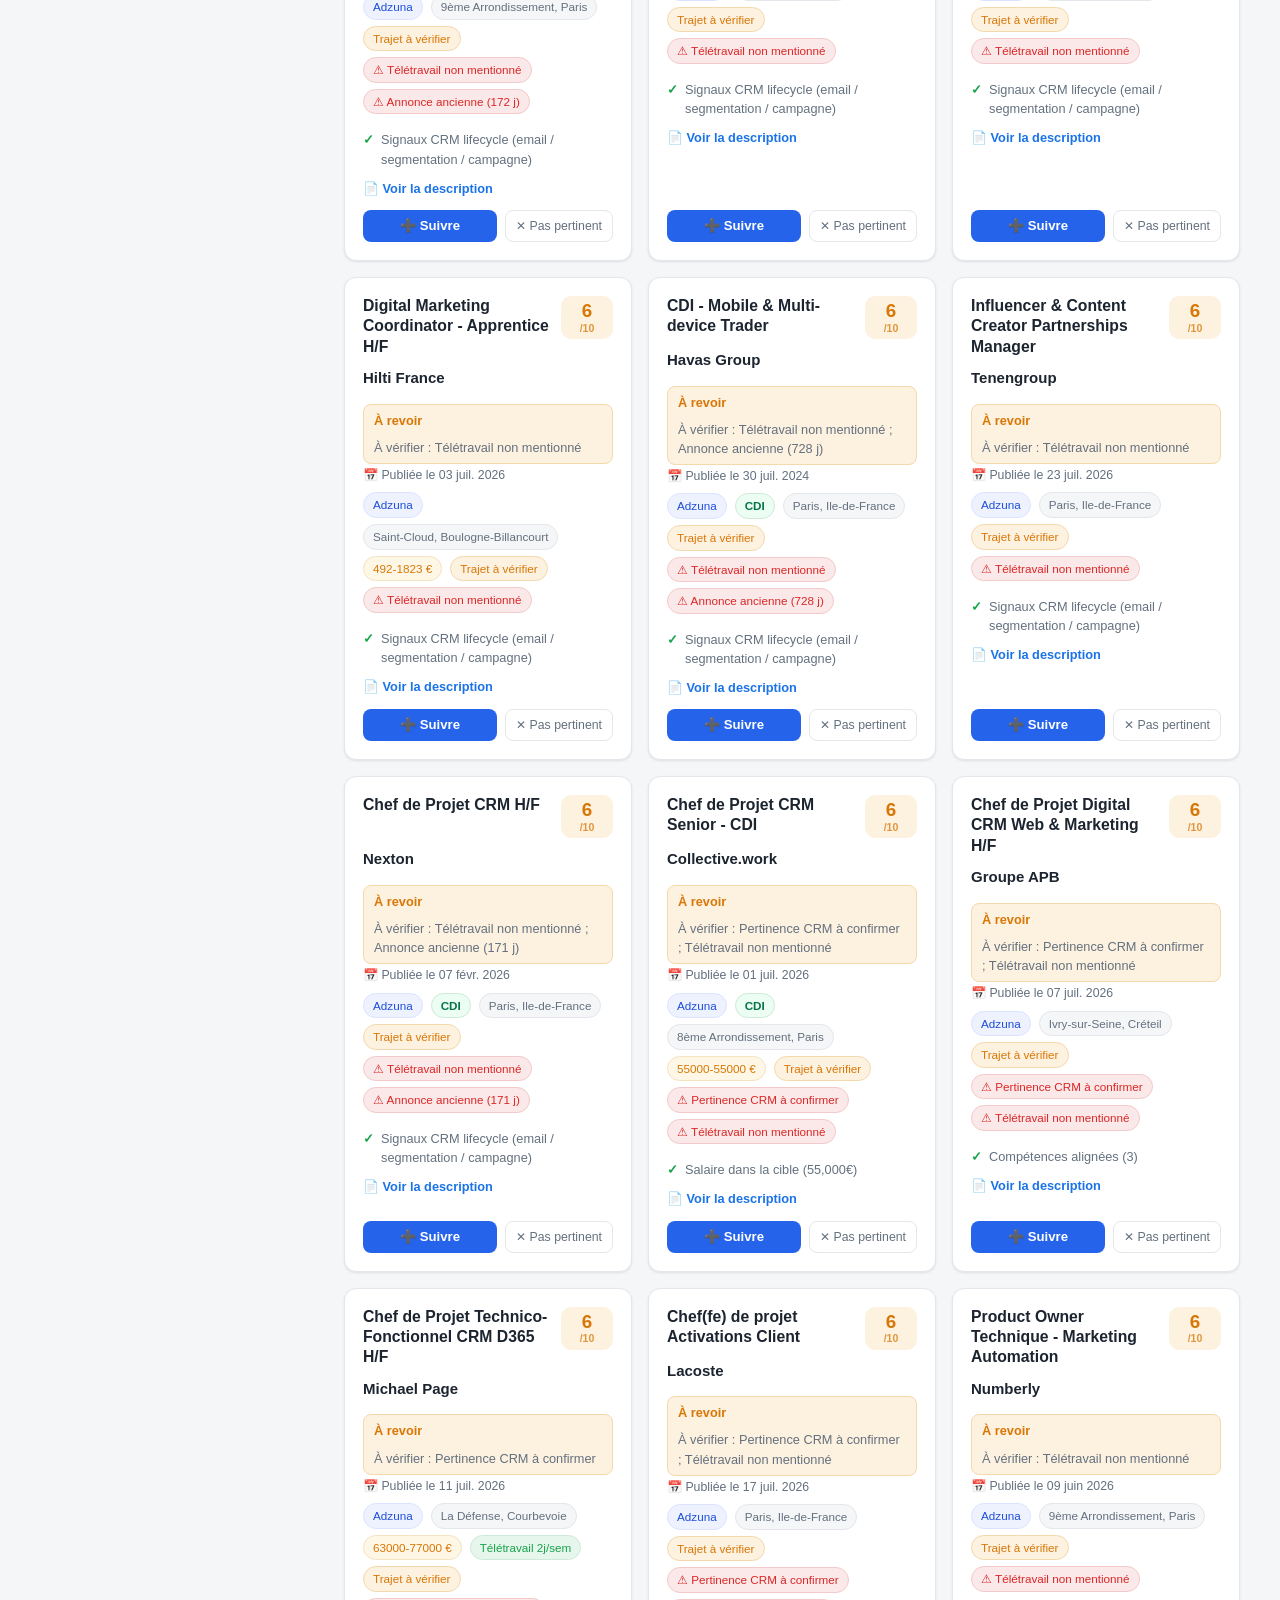
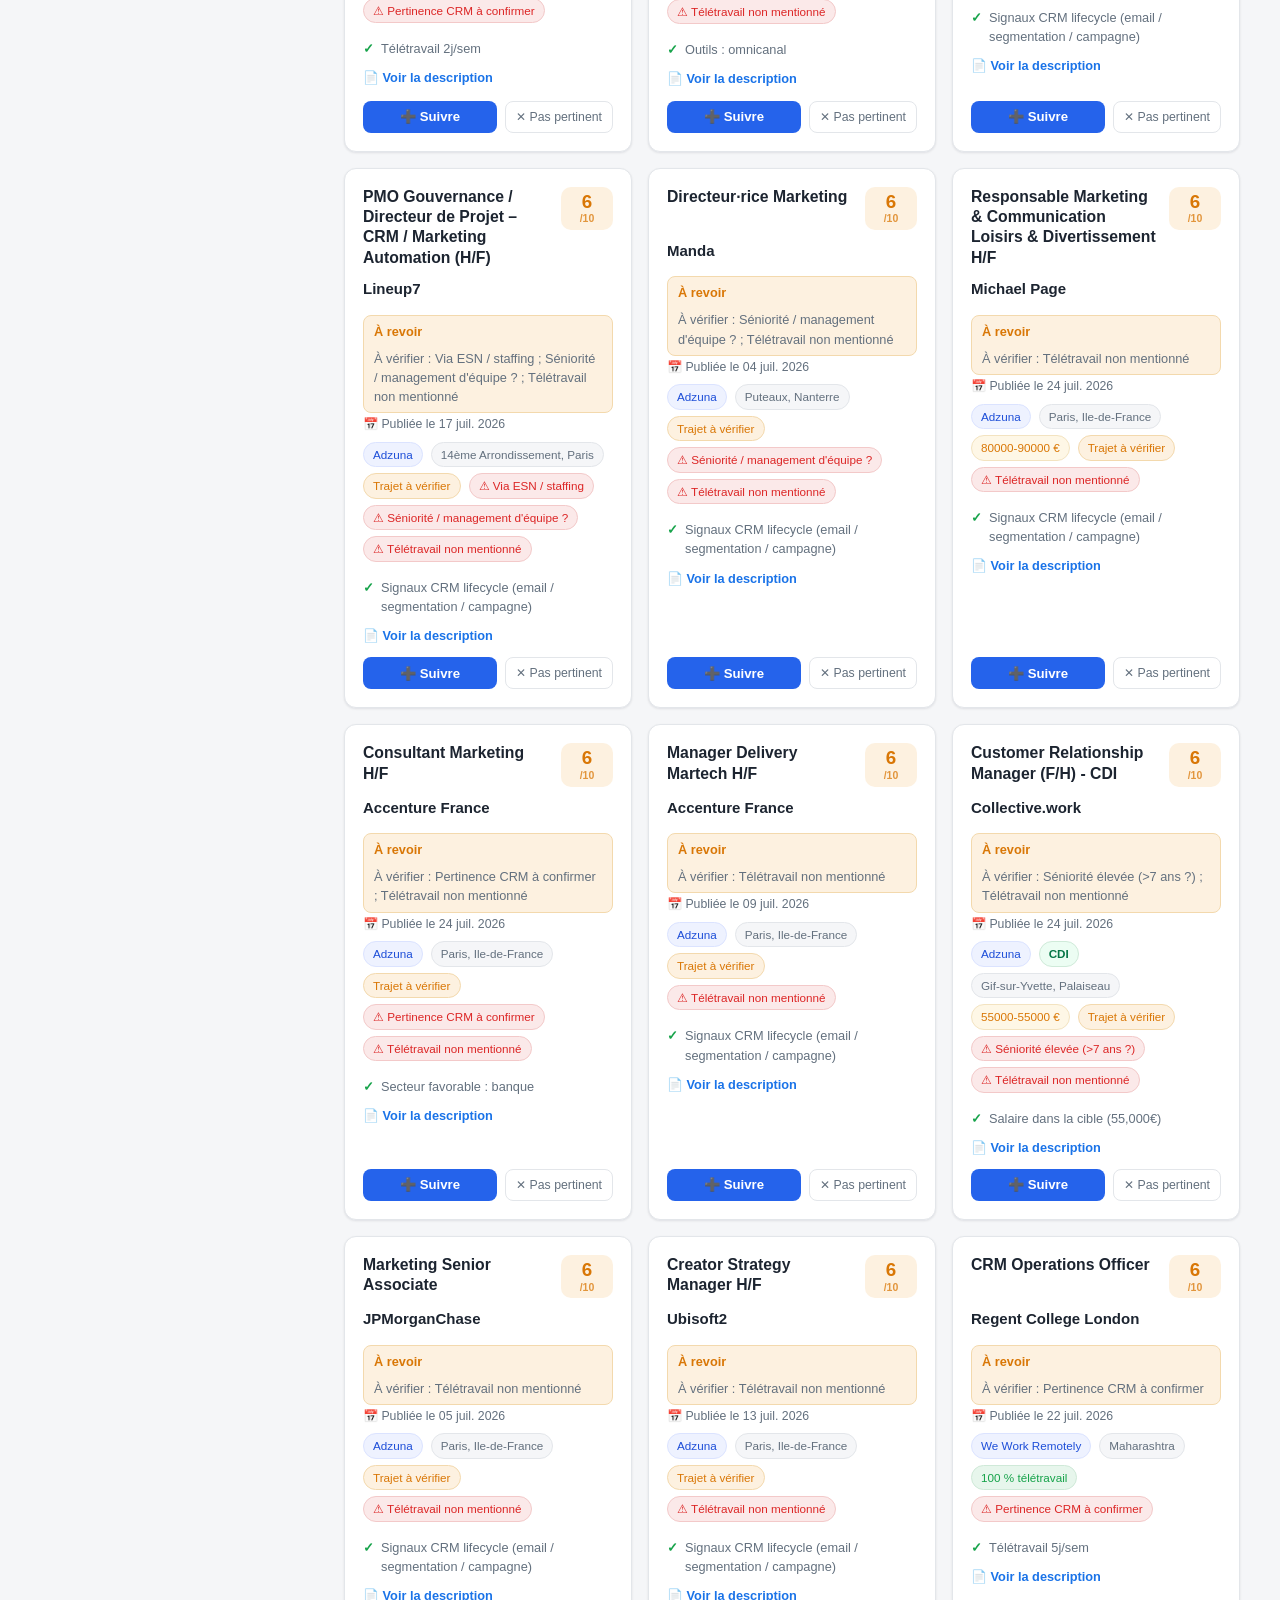
==== commit 5aabb1d9: "Mobile Mes candidatures + Suivre masque l'offre des Offres - Mes candidatures (mobile) : menu « Stat" ====
--- a/docs/index.html
+++ b/docs/index.html
@@ -108,7 +108,7 @@
       <div class="filter-block">
         <label class="checkbox-line">
           <input type="checkbox" id="show-applied" />
-          <span>Afficher les offres déjà postulées ✅</span>
+          <span>Afficher les offres déjà suivies ✅</span>
         </label>
       </div>
 
--- a/docs/styles.css
+++ b/docs/styles.css
@@ -331,6 +331,32 @@
   font-weight: 700;
 }
 
+/* Description repliable */
+.card-desc {
+  margin: 10px 0 0;
+  font-size: 0.85rem;
+}
+.card-desc summary {
+  cursor: pointer;
+  color: var(--accent, #1a73e8);
+  font-weight: 600;
+  list-style: none;
+  user-select: none;
+}
+.card-desc summary::-webkit-details-marker { display: none; }
+.card-desc[open] summary { margin-bottom: 6px; }
+.card-desc .desc-body {
+  white-space: pre-wrap;
+  word-break: break-word;
+  color: var(--text-muted);
+  line-height: 1.45;
+  max-height: 260px;
+  overflow-y: auto;
+  padding: 8px 10px;
+  background: rgba(0, 0, 0, 0.03);
+  border-radius: 8px;
+}
+
 .empty-state {
   text-align: center;
   color: var(--text-muted);
@@ -554,10 +580,20 @@
   padding: 11px 12px;
   box-shadow: var(--shadow);
   cursor: grab;
+  min-width: 0;              /* évite tout débordement horizontal en grille */
 }
 .kanban-card.dragging { opacity: 0.5; }
+.column { min-width: 0; }
+.col-body { min-width: 0; }
 .kc-top { display: flex; justify-content: space-between; align-items: flex-start; gap: 8px; }
-.kc-title { margin: 0; font-size: 0.92rem; font-weight: 700; line-height: 1.3; }
+.kc-title {
+  margin: 0;
+  font-size: 0.92rem;
+  font-weight: 700;
+  line-height: 1.3;
+  overflow-wrap: anywhere;  /* les titres longs ne débordent pas */
+  min-width: 0;
+}
 .kc-del {
   flex-shrink: 0;
   border: none;
@@ -579,6 +615,36 @@
   text-decoration: none;
 }
 .kc-link:hover { text-decoration: underline; }
+/* Contrôle de statut tactile (déplacer la carte sans glisser-déposer) */
+.kc-move {
+  display: flex;
+  align-items: center;
+  gap: 8px;
+  margin-top: 9px;
+}
+.kc-move-label {
+  font-size: 0.78rem;
+  font-weight: 600;
+  color: var(--text-muted);
+  flex-shrink: 0;
+}
+.kc-move-sel {
+  flex: 1;
+  min-width: 0;
+  padding: 8px 10px;
+  border: 1px solid var(--border);
+  border-radius: 8px;
+  font-family: inherit;
+  font-size: 0.85rem;
+  color: var(--text);
+  background: #fff;
+}
+.kc-move-sel:focus {
+  outline: none;
+  border-color: var(--primary);
+  box-shadow: 0 0 0 2px rgba(37, 99, 235, 0.10);
+}
+
 .kc-notes {
   width: 100%;
   margin-top: 8px;
@@ -604,7 +670,16 @@
 }
 
 @media (max-width: 860px) {
-  .board { grid-template-columns: 1fr; }
+  .board { grid-template-columns: 1fr; gap: 12px; }
+  .board-wrap { padding: 14px; }
+  /* Sur mobile le glisser-déposer ne marche pas : on s'appuie sur le menu
+     « Statut » de chaque carte. On enlève le curseur trompeur. */
+  .kanban-card { cursor: default; }
+  .column { min-height: 0; }
+  .col-body { padding: 10px; }
+  /* Cible tactile confortable pour le menu de statut et les notes. */
+  .kc-move-sel { padding: 10px; font-size: 0.9rem; }
+  .kc-notes { font-size: 0.9rem; }
 }
 
 /* Responsive / mobile */
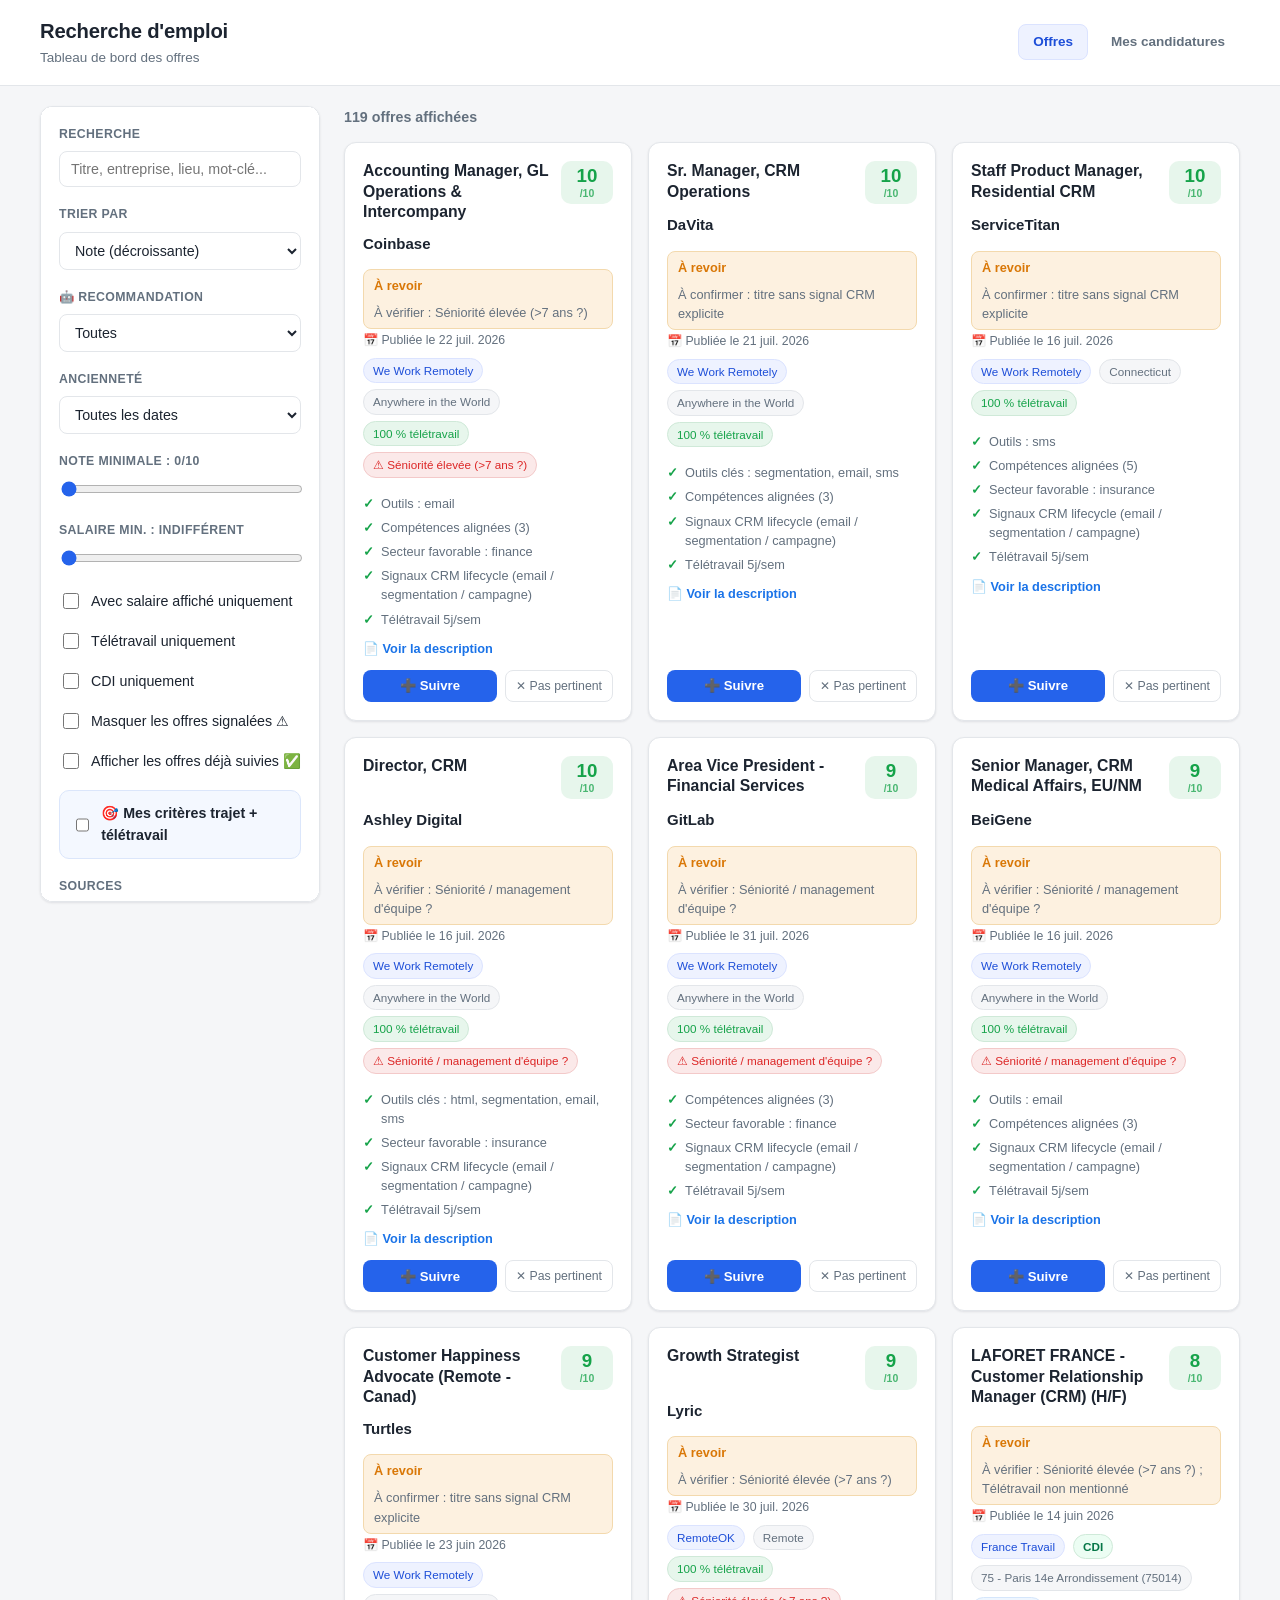
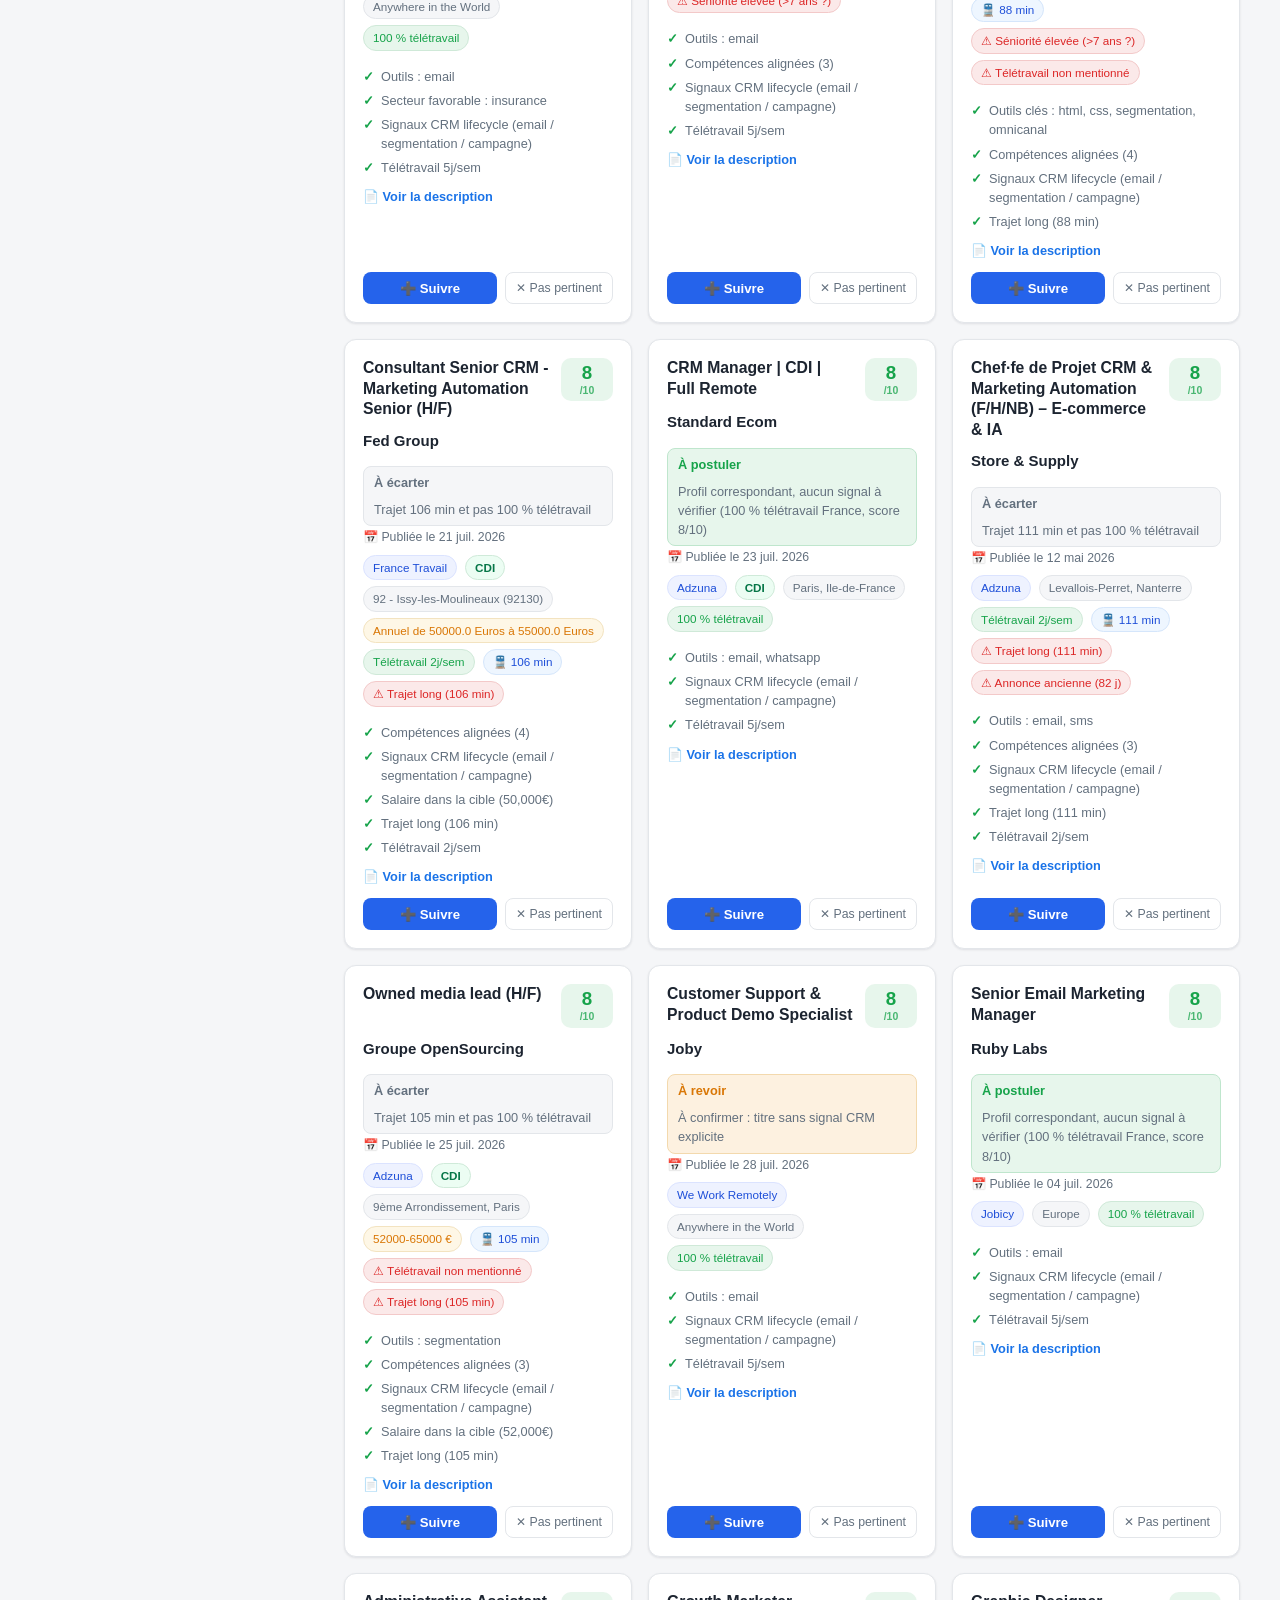
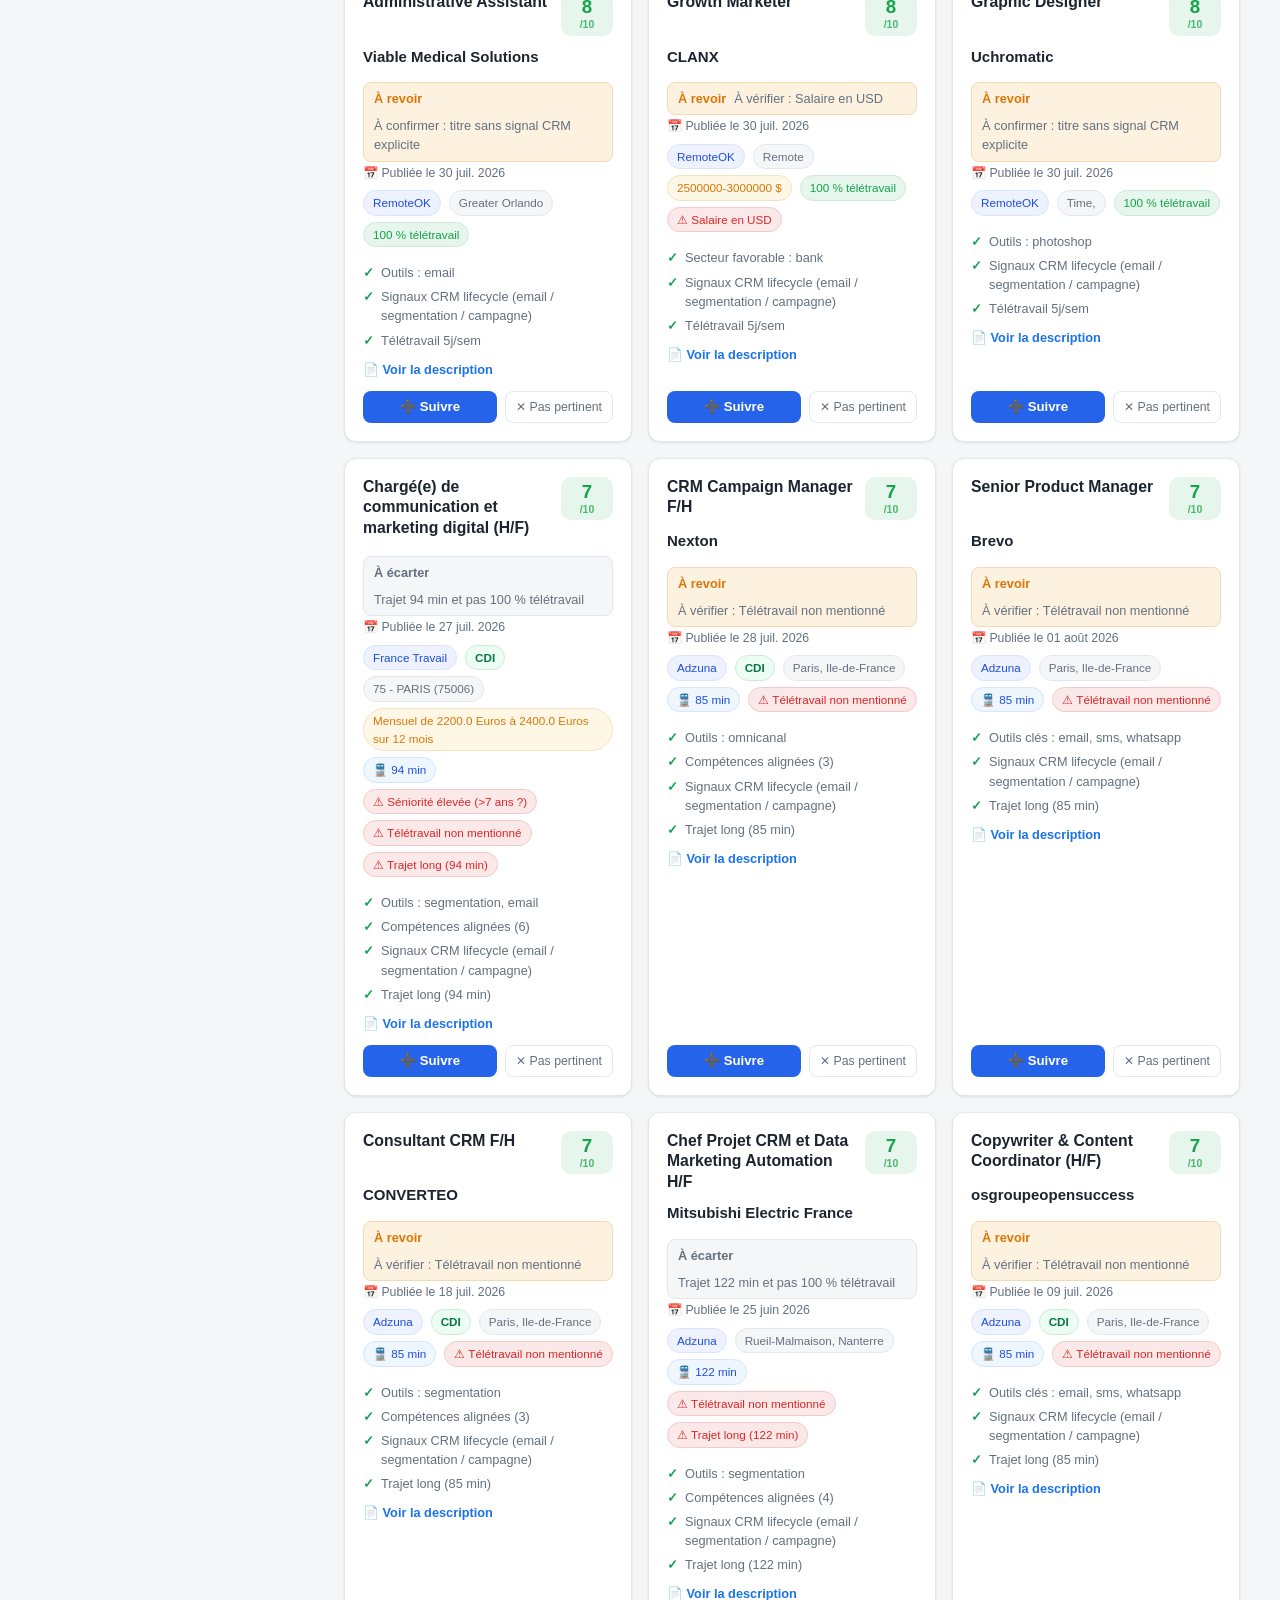
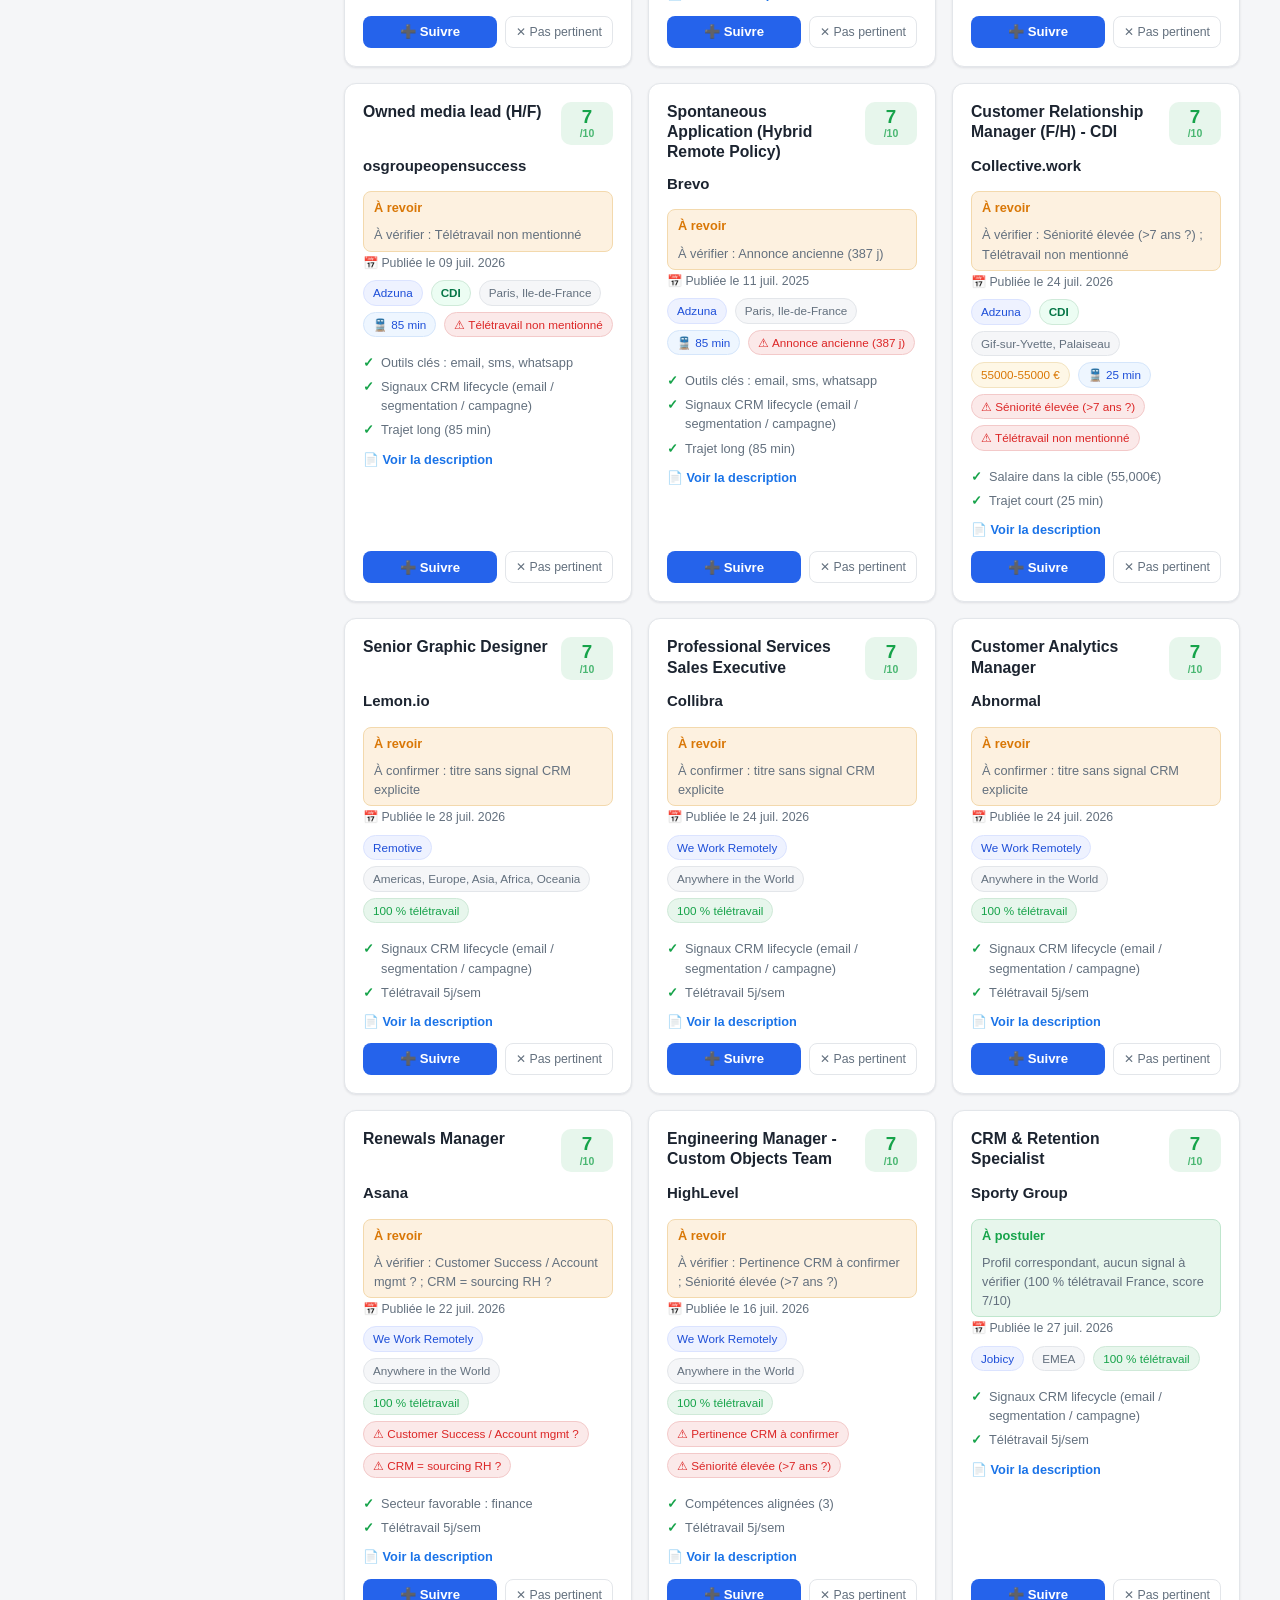
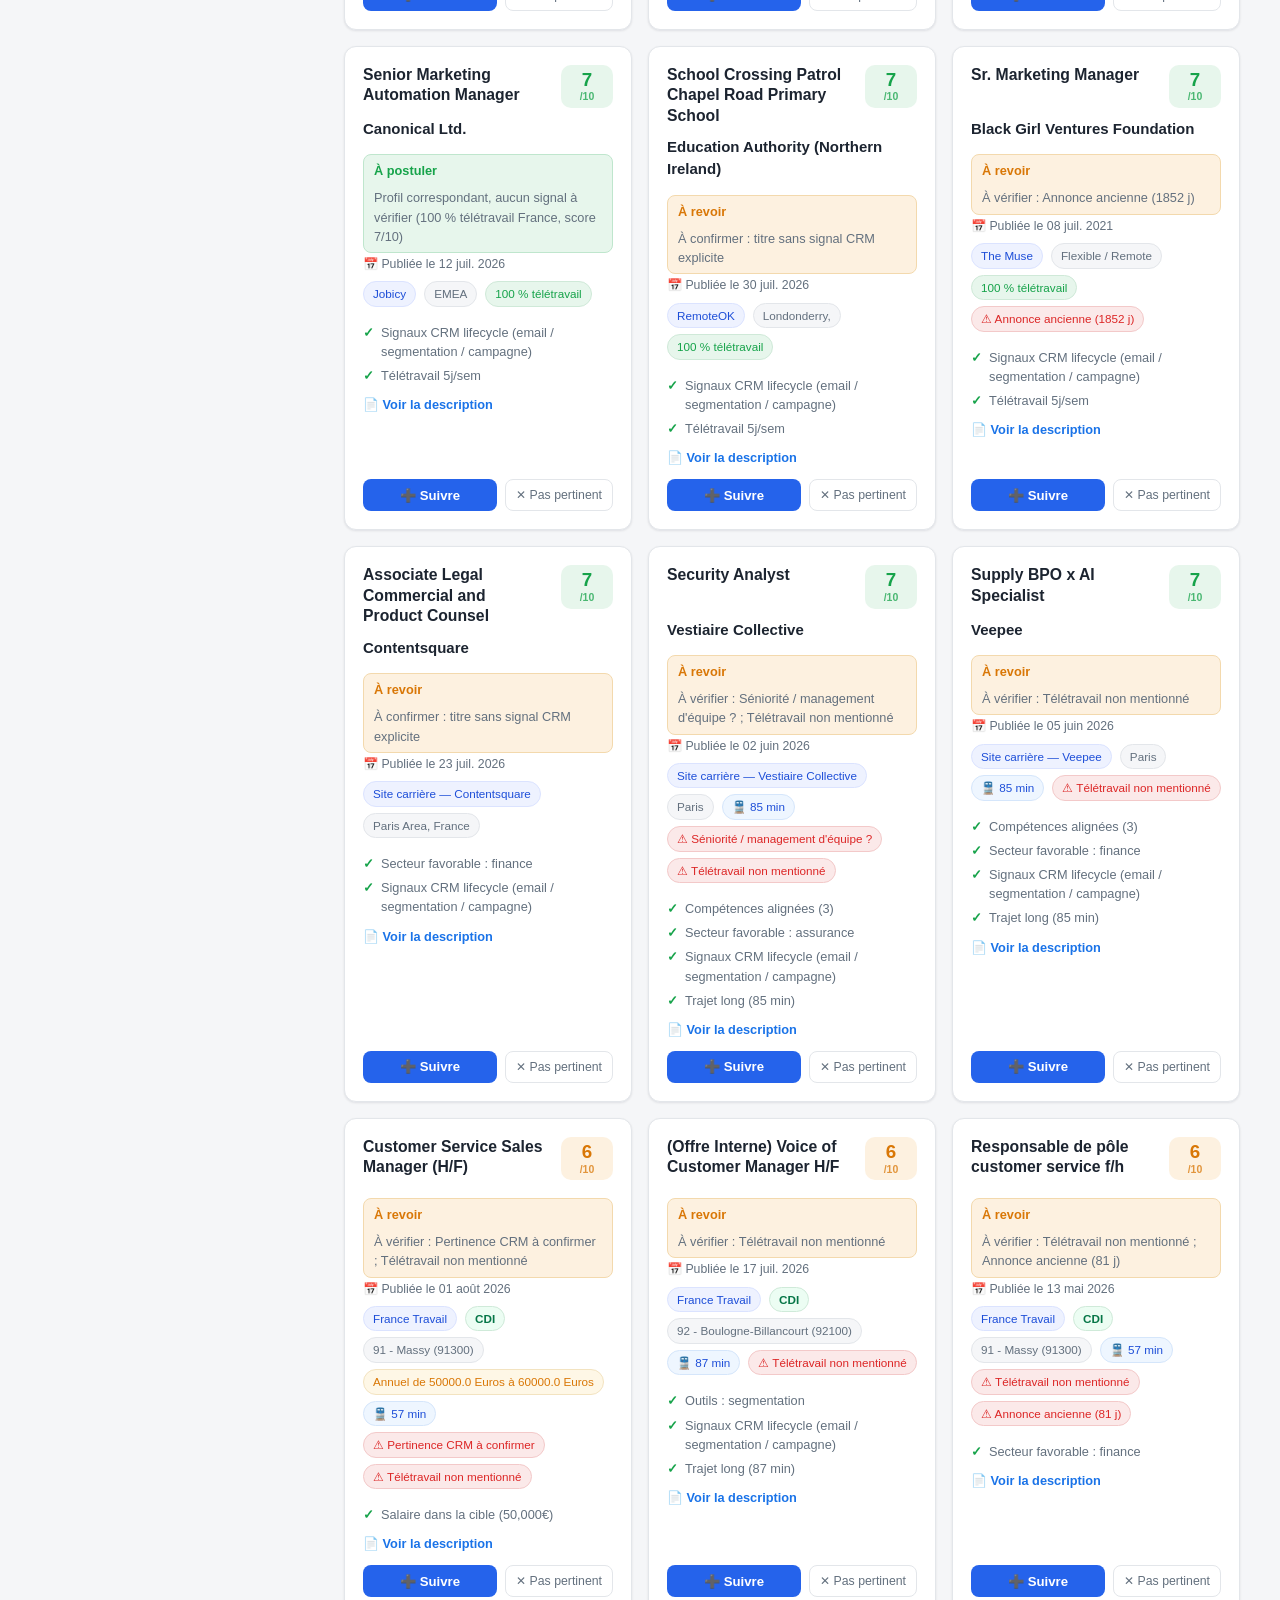
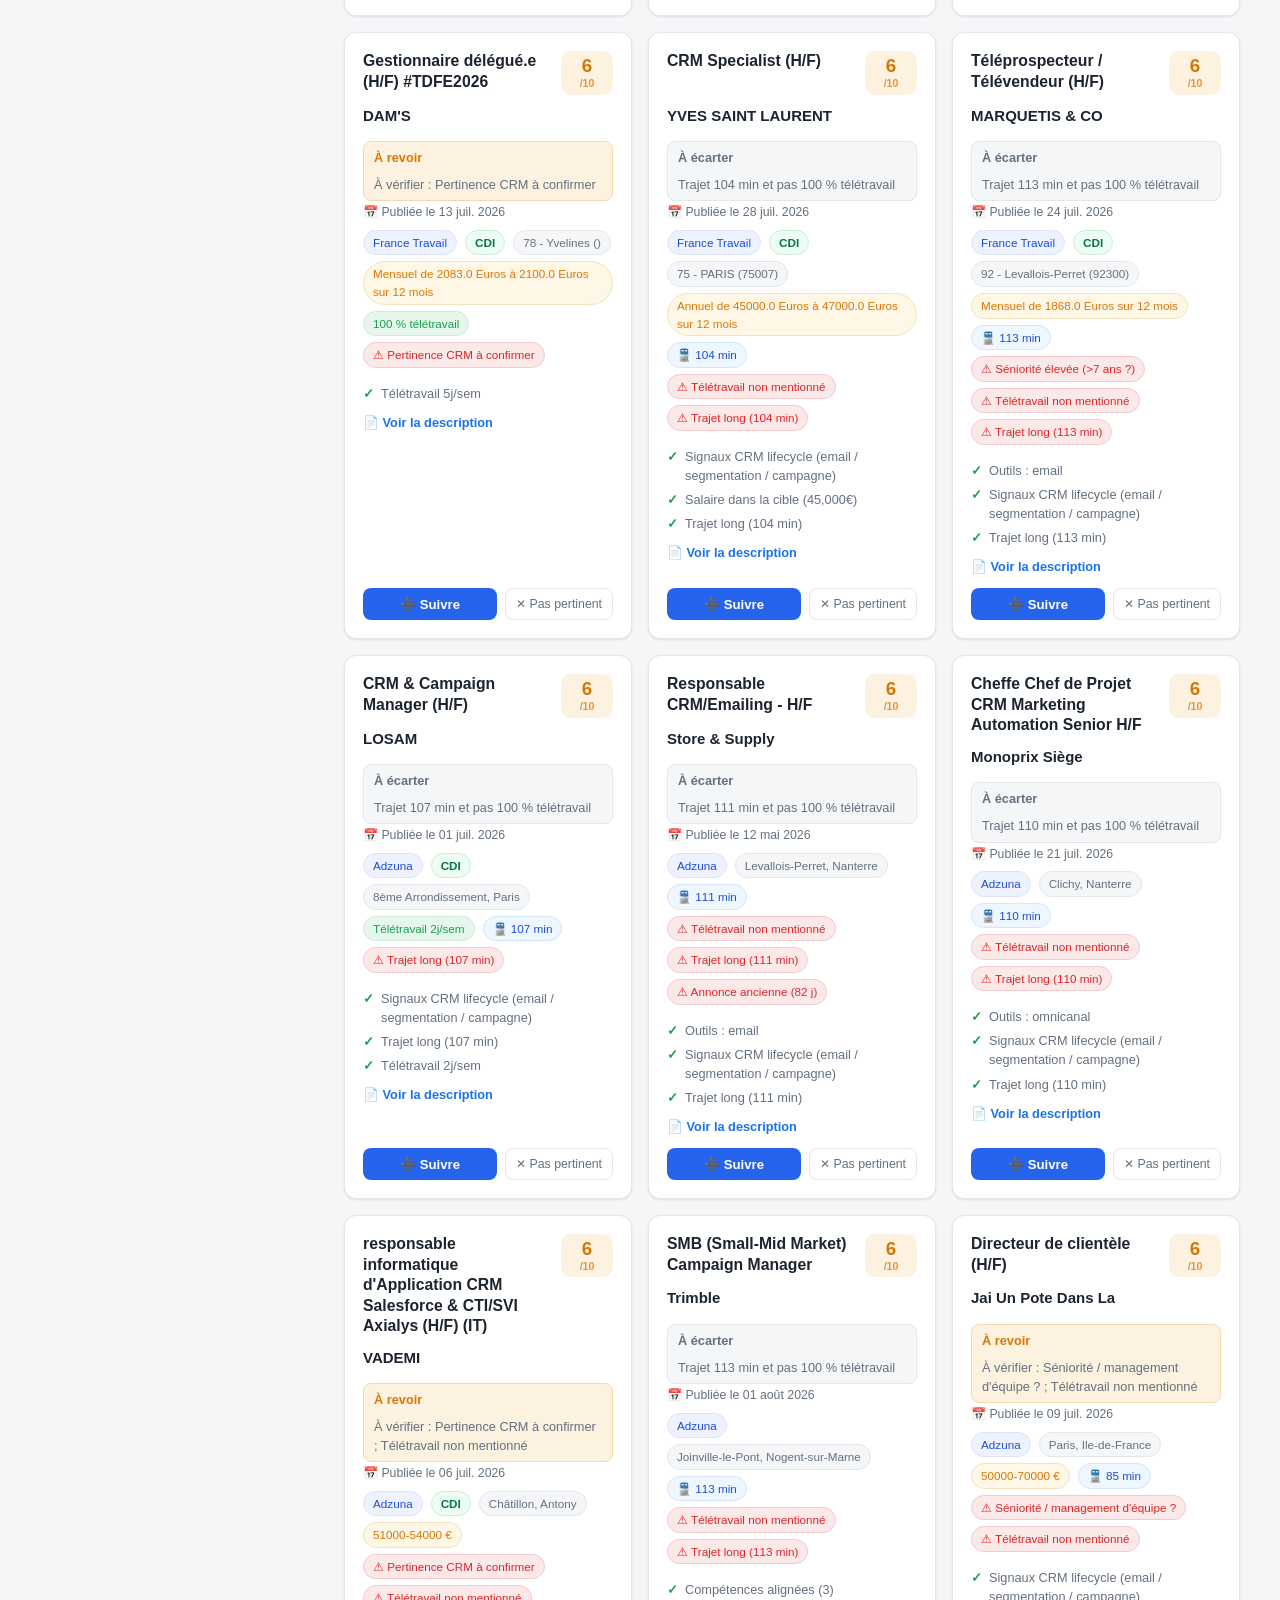
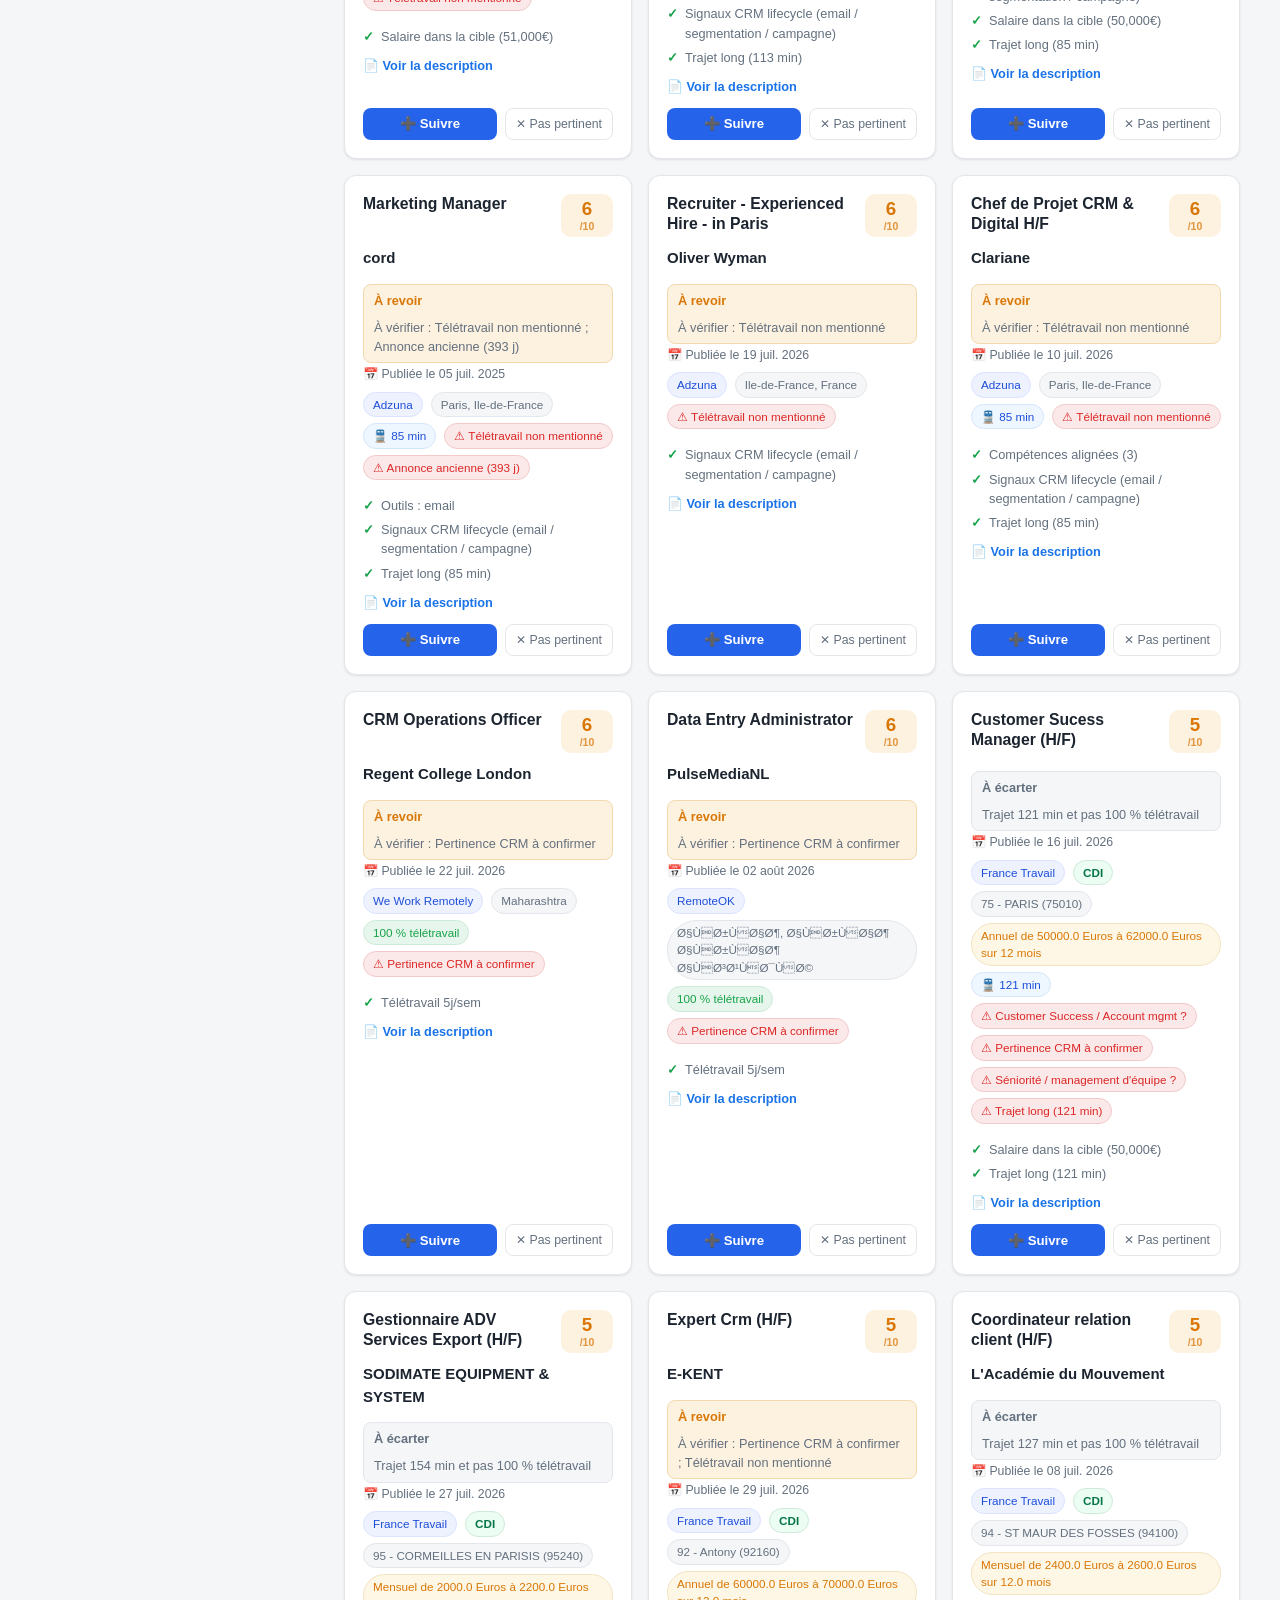
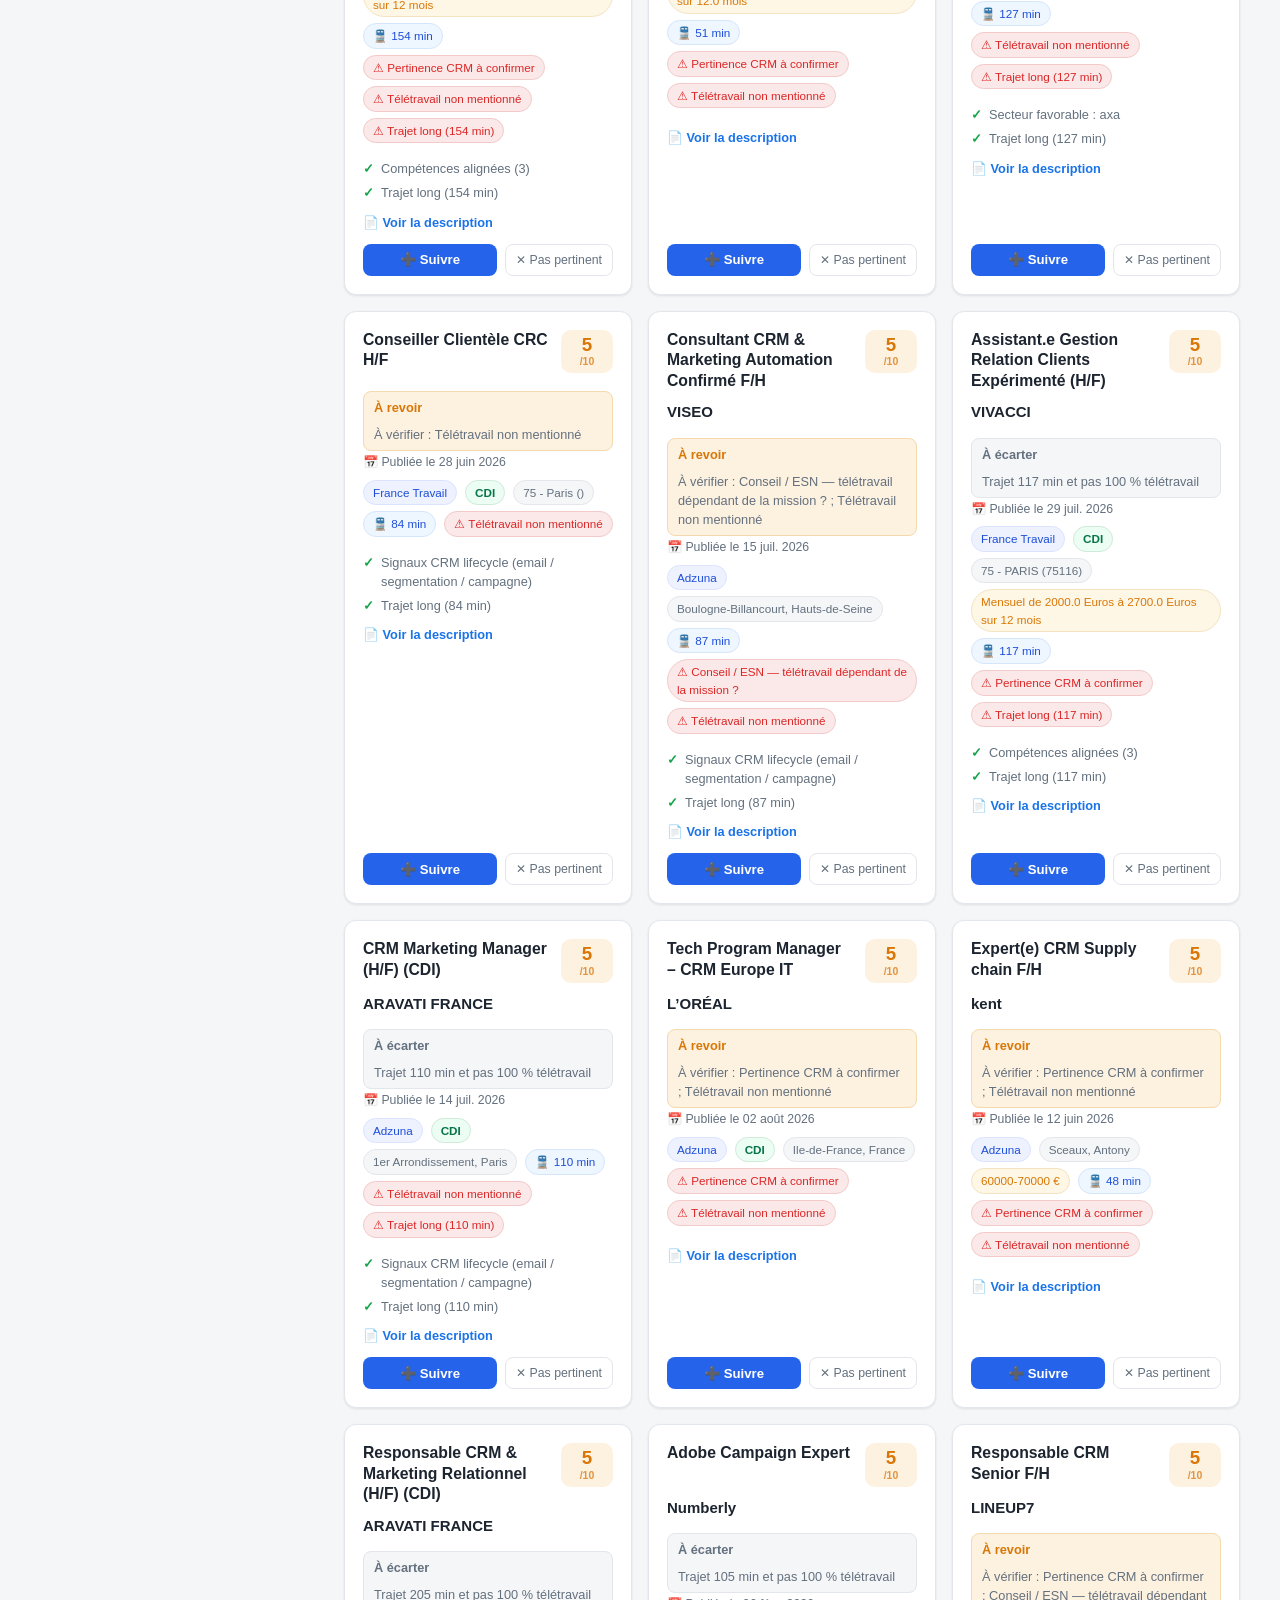
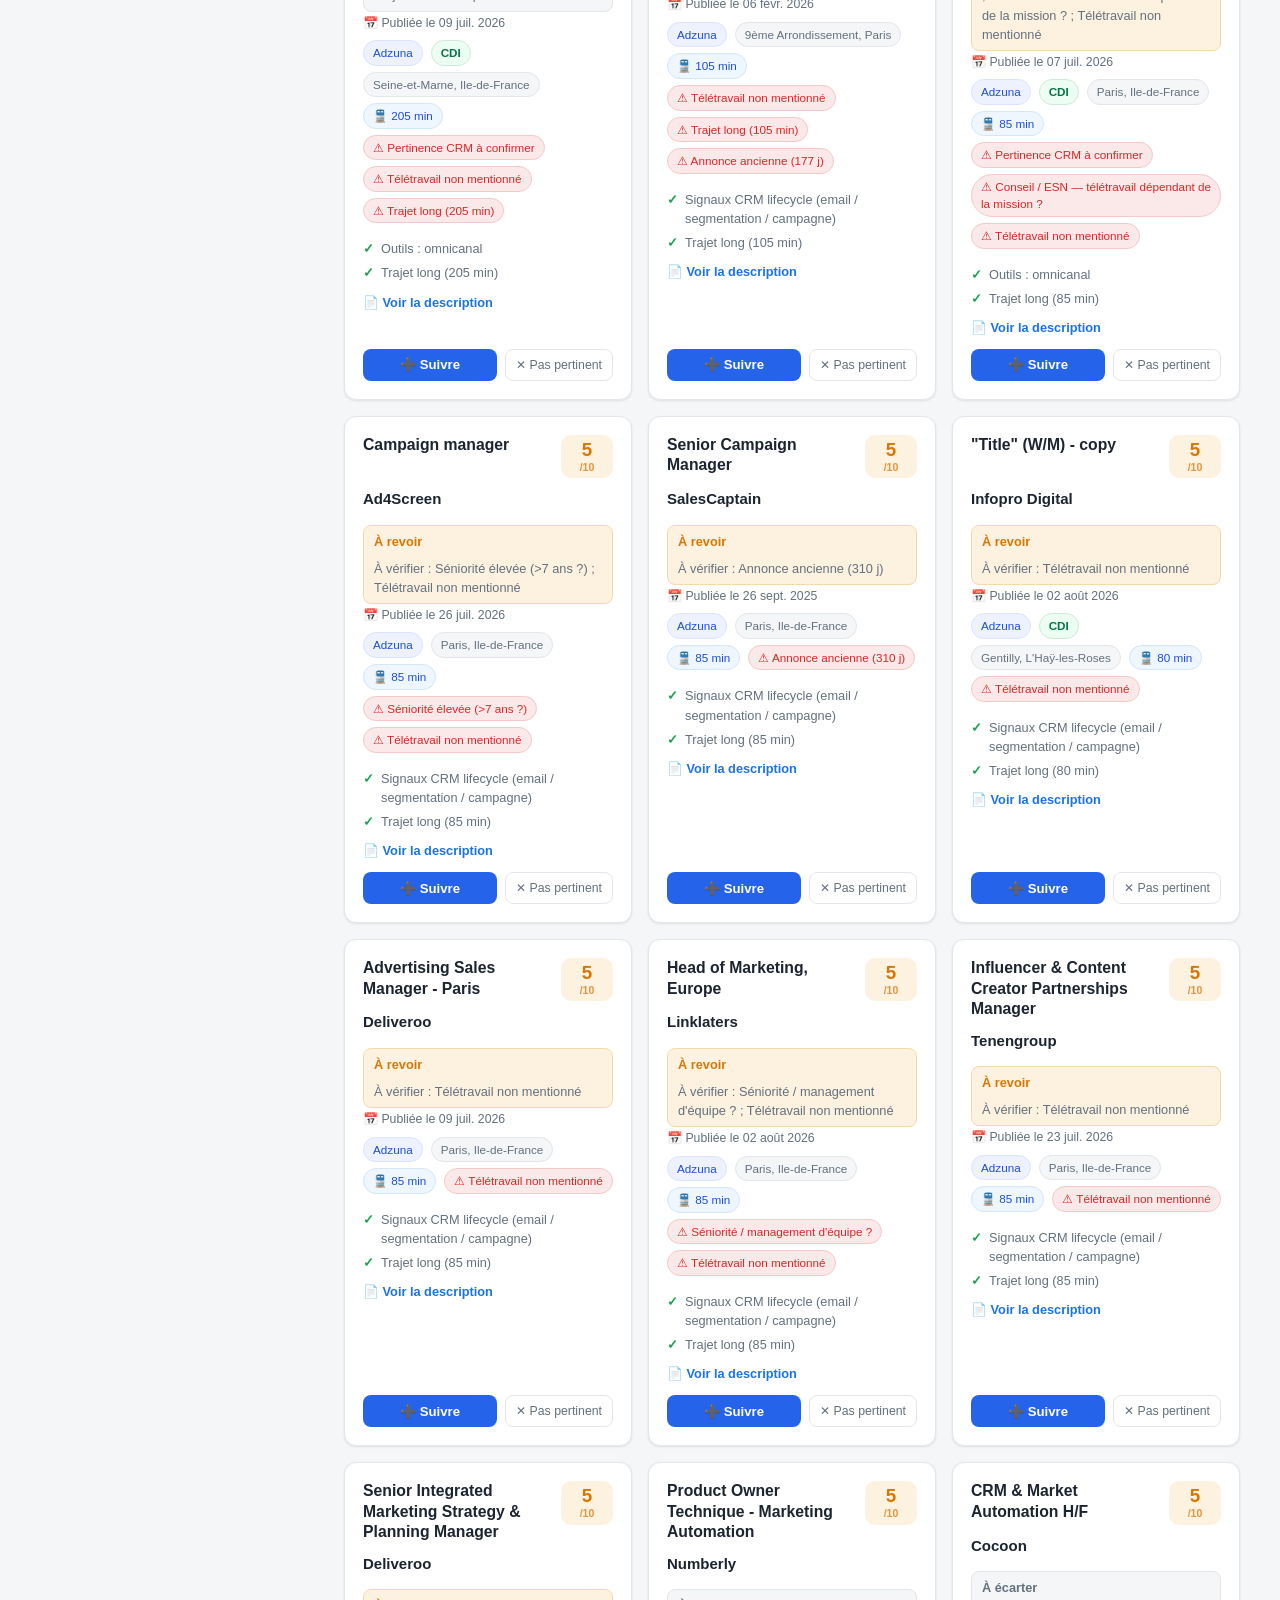
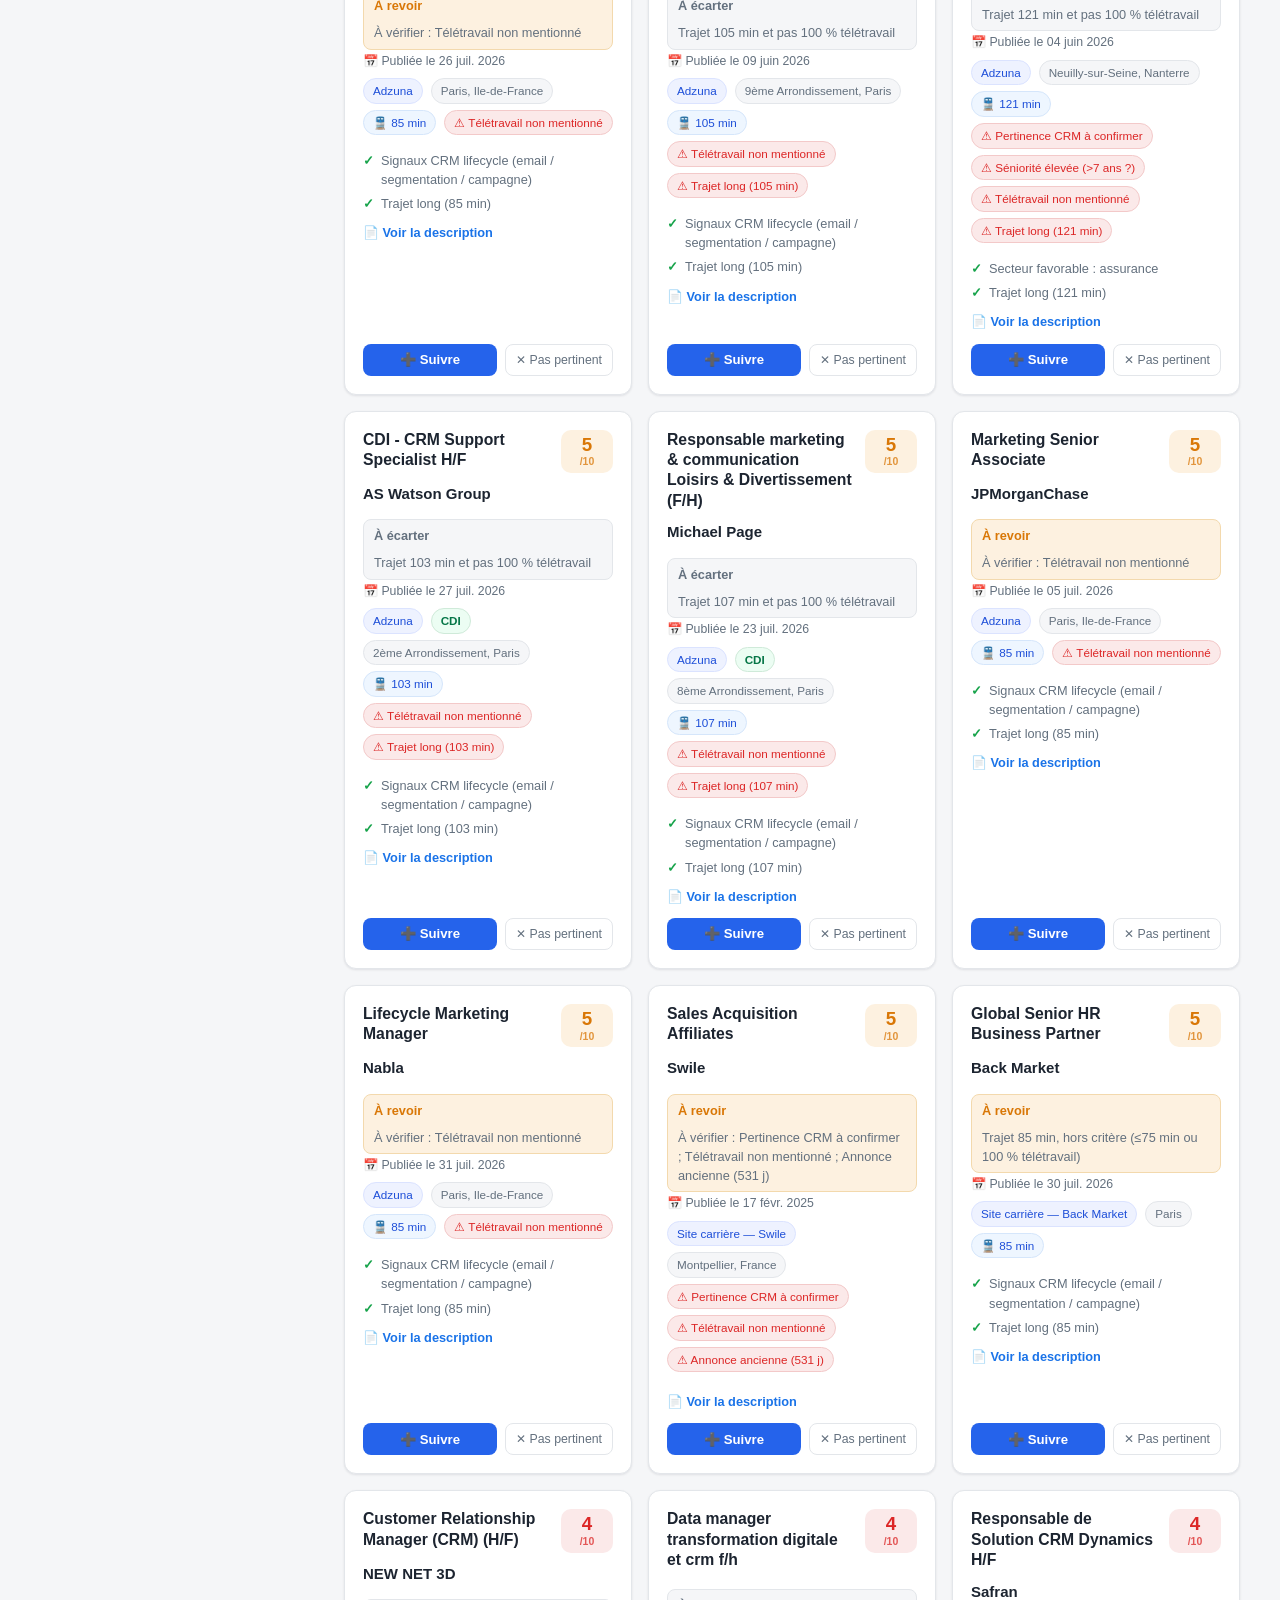
==== commit 99f177dc: "Aligner le filtre trajet sur 1 h 30 et le désactiver par défaut - MAX_COMMUTE passe de 75 à 90 min p" ====
--- a/docs/index.html
+++ b/docs/index.html
@@ -123,7 +123,7 @@
             <span>Mode strict (masquer les offres à l'info manquante)</span>
           </label>
           <p class="criteria-note">
-            Masque les offres à <strong>plus de 75 min</strong> de trajet,
+            Masque les offres à <strong>plus de 1 h 30</strong> de trajet,
             <strong>sauf</strong> les postes <strong>100 % télétravail</strong>
             (en France). Les offres au trajet non calculé sont affichées et
             marquées « à vérifier ».
--- a/docs/styles.css
+++ b/docs/styles.css
@@ -29,6 +29,9 @@
   font-size: 15px;
   line-height: 1.5;
   -webkit-font-smoothing: antialiased;
+  /* Empêche tout défilement / décalage horizontal (page fixe pleine largeur). */
+  max-width: 100%;
+  overflow-x: hidden;
 }
 
 /* Header */
@@ -643,6 +646,97 @@
   outline: none;
   border-color: var(--primary);
   box-shadow: 0 0 0 2px rgba(37, 99, 235, 0.10);
+}
+
+/* Barre de recherche dans Mes candidatures */
+.cand-search-bar { max-width: 1240px; margin: 0 auto 14px; padding: 0 20px; }
+#cand-search {
+  width: 100%;
+  padding: 11px 14px;
+  border: 1px solid var(--border);
+  border-radius: 10px;
+  font-family: inherit;
+  font-size: 0.95rem;
+  color: var(--text);
+  background: var(--surface);
+}
+#cand-search:focus {
+  outline: none;
+  border-color: var(--primary);
+  box-shadow: 0 0 0 3px rgba(37, 99, 235, 0.12);
+}
+
+/* Récap des infos structurées (vue repliée) */
+.kc-summary {
+  margin-top: 6px;
+  font-size: 0.82rem;
+  color: var(--text);
+  font-weight: 600;
+}
+.kc-notes-preview {
+  margin-top: 6px;
+  font-size: 0.8rem;
+  color: var(--text-muted);
+  font-style: italic;
+  overflow-wrap: anywhere;
+}
+.kc-summary { overflow-wrap: anywhere; }
+.kc-company, .kc-loc, .kc-title { overflow-wrap: anywhere; }
+
+/* Fiche « Détails & critères » repliable */
+.kc-details { margin-top: 9px; }
+.kc-details > summary {
+  cursor: pointer;
+  color: var(--primary);
+  font-weight: 600;
+  font-size: 0.85rem;
+  list-style: none;
+  user-select: none;
+  padding: 4px 0;
+}
+.kc-details > summary::-webkit-details-marker { display: none; }
+.kc-form { display: flex; flex-direction: column; gap: 10px; margin-top: 6px; }
+.kc-f { display: flex; flex-direction: column; gap: 3px; min-width: 0; }
+.kc-f > span { font-size: 0.75rem; font-weight: 600; color: var(--text-muted); }
+.kc-f input, .kc-f select, .kc-f textarea {
+  width: 100%;
+  min-width: 0;   /* autorise le rétrécissement (date/number ont un min-width natif) */
+  max-width: 100%;
+  padding: 8px 10px;
+  border: 1px solid var(--border);
+  border-radius: 8px;
+  font-family: inherit;
+  font-size: 0.88rem;
+  color: var(--text);
+  background: #fff;
+}
+.kc-f textarea { resize: vertical; }
+.kc-offer { max-height: 260px; font-size: 0.82rem; line-height: 1.4; }
+.kc-f input:focus, .kc-f select:focus, .kc-f textarea:focus {
+  outline: none;
+  border-color: var(--primary);
+  box-shadow: 0 0 0 2px rgba(37, 99, 235, 0.10);
+}
+.kc-grid { display: grid; grid-template-columns: 1fr 1fr; gap: 10px; }
+.kc-criteria { display: flex; flex-direction: column; gap: 6px; }
+.kc-crit-title { font-size: 0.75rem; font-weight: 700; color: var(--text-muted); }
+.kc-checks { display: flex; flex-wrap: wrap; gap: 6px; }
+.kc-check {
+  display: inline-flex;
+  align-items: center;
+  gap: 5px;
+  font-size: 0.82rem;
+  padding: 5px 9px;
+  border: 1px solid var(--border);
+  border-radius: 999px;
+  cursor: pointer;
+  background: #fff;
+}
+.kc-check input { margin: 0; }
+.kc-check:has(input:checked) {
+  border-color: var(--primary);
+  background: rgba(37, 99, 235, 0.08);
+  font-weight: 600;
 }
 
 .kc-notes {
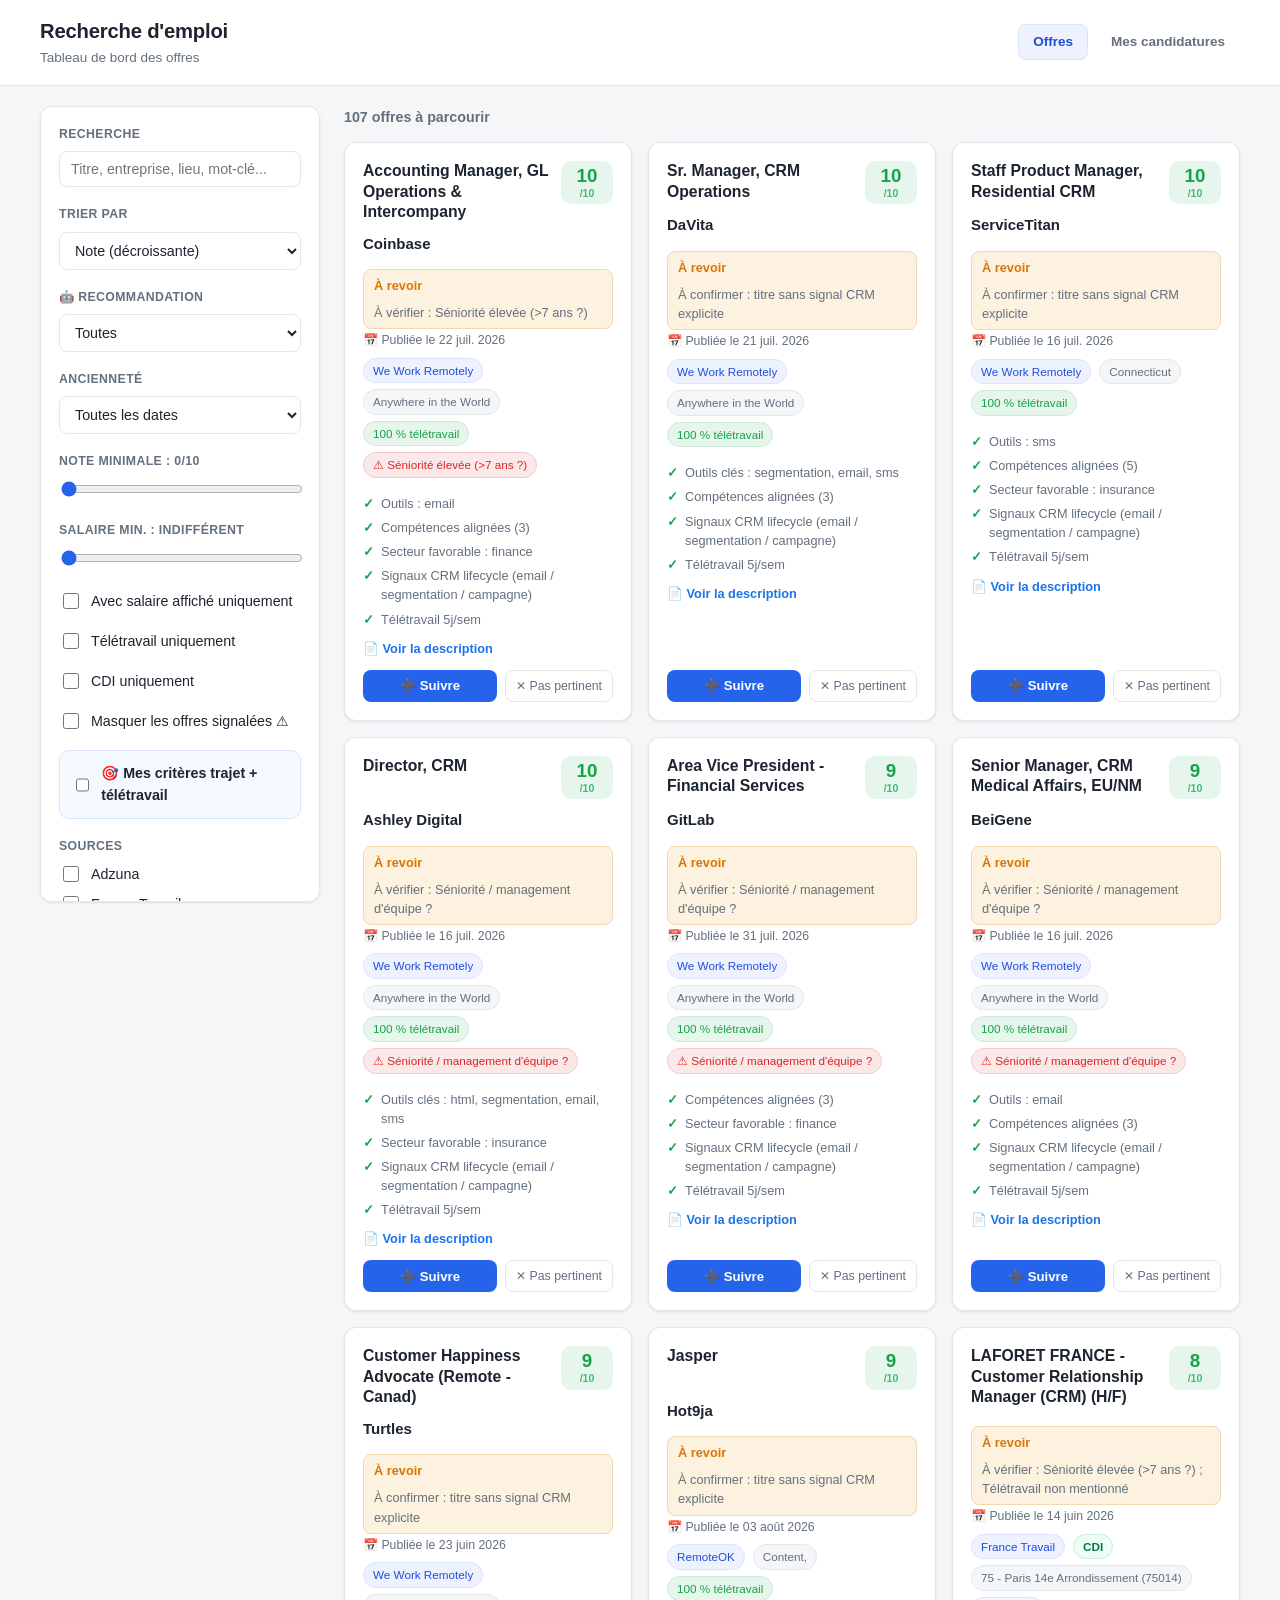
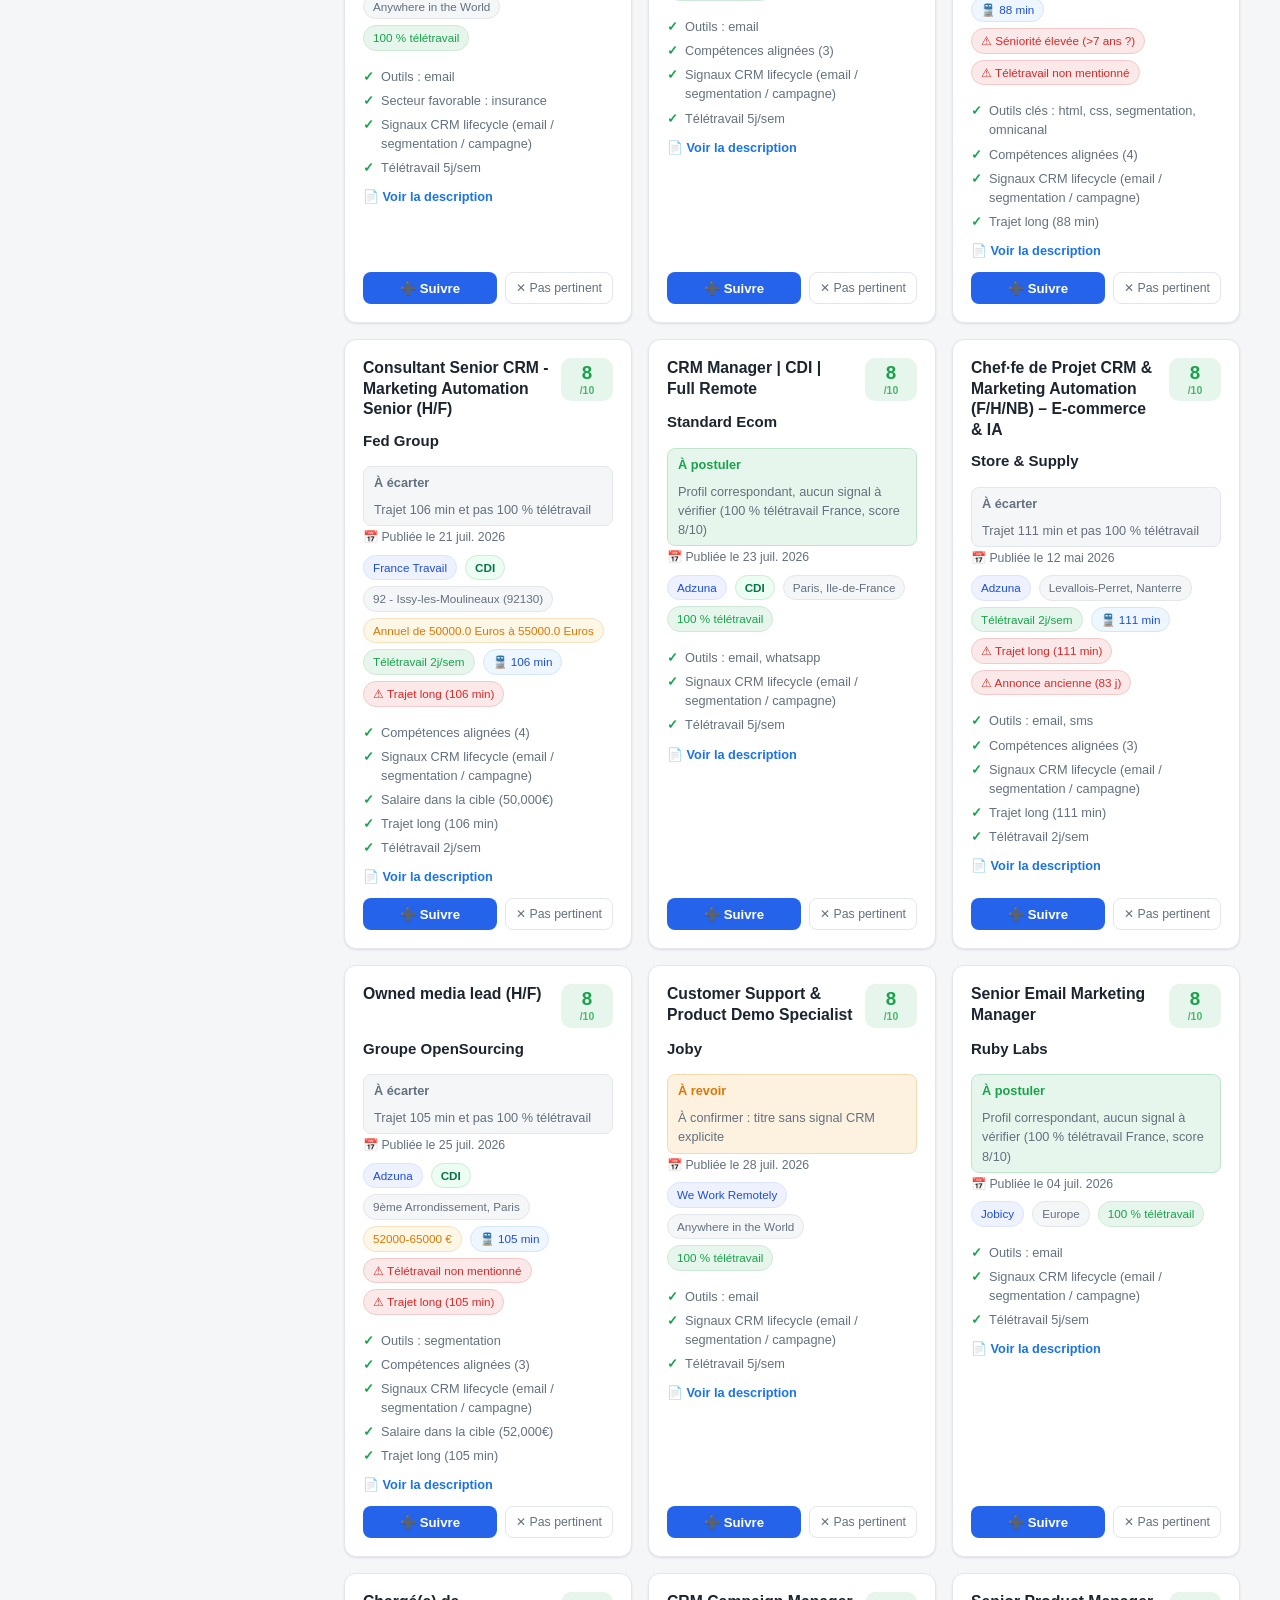
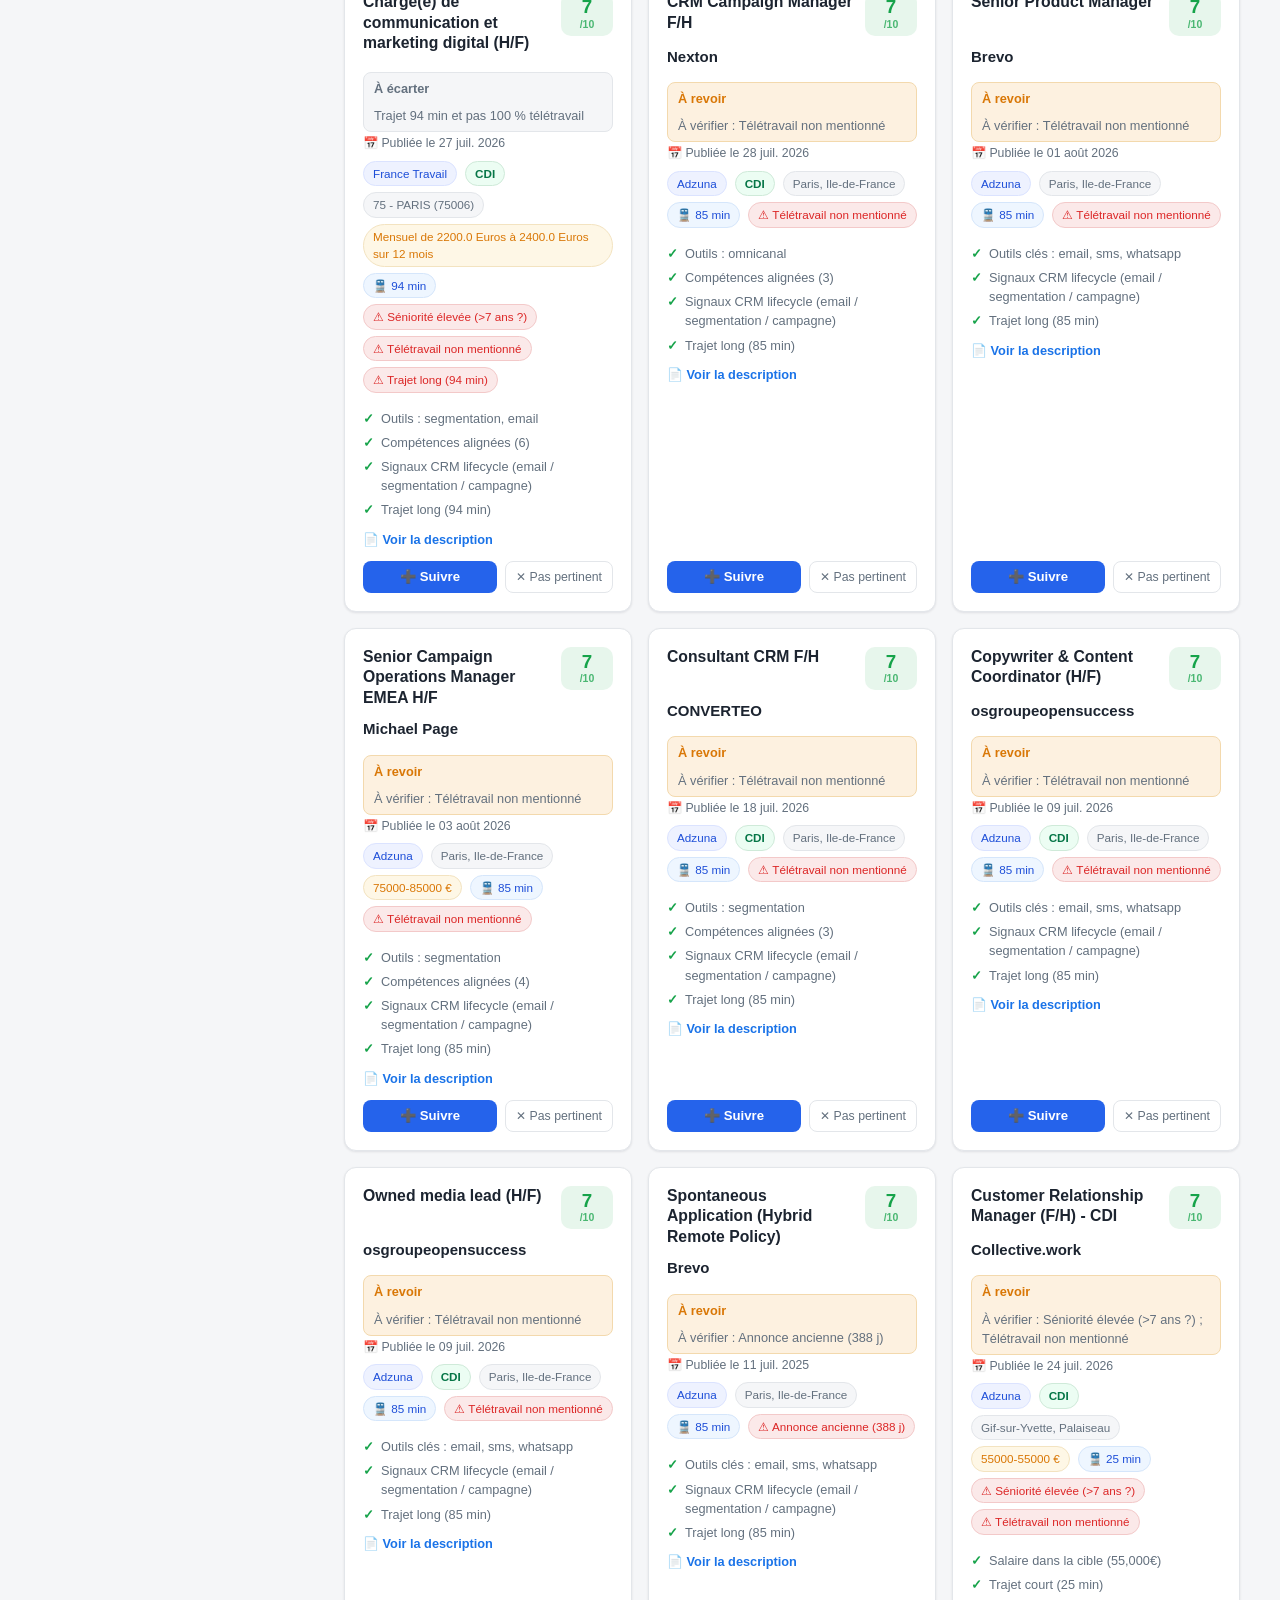
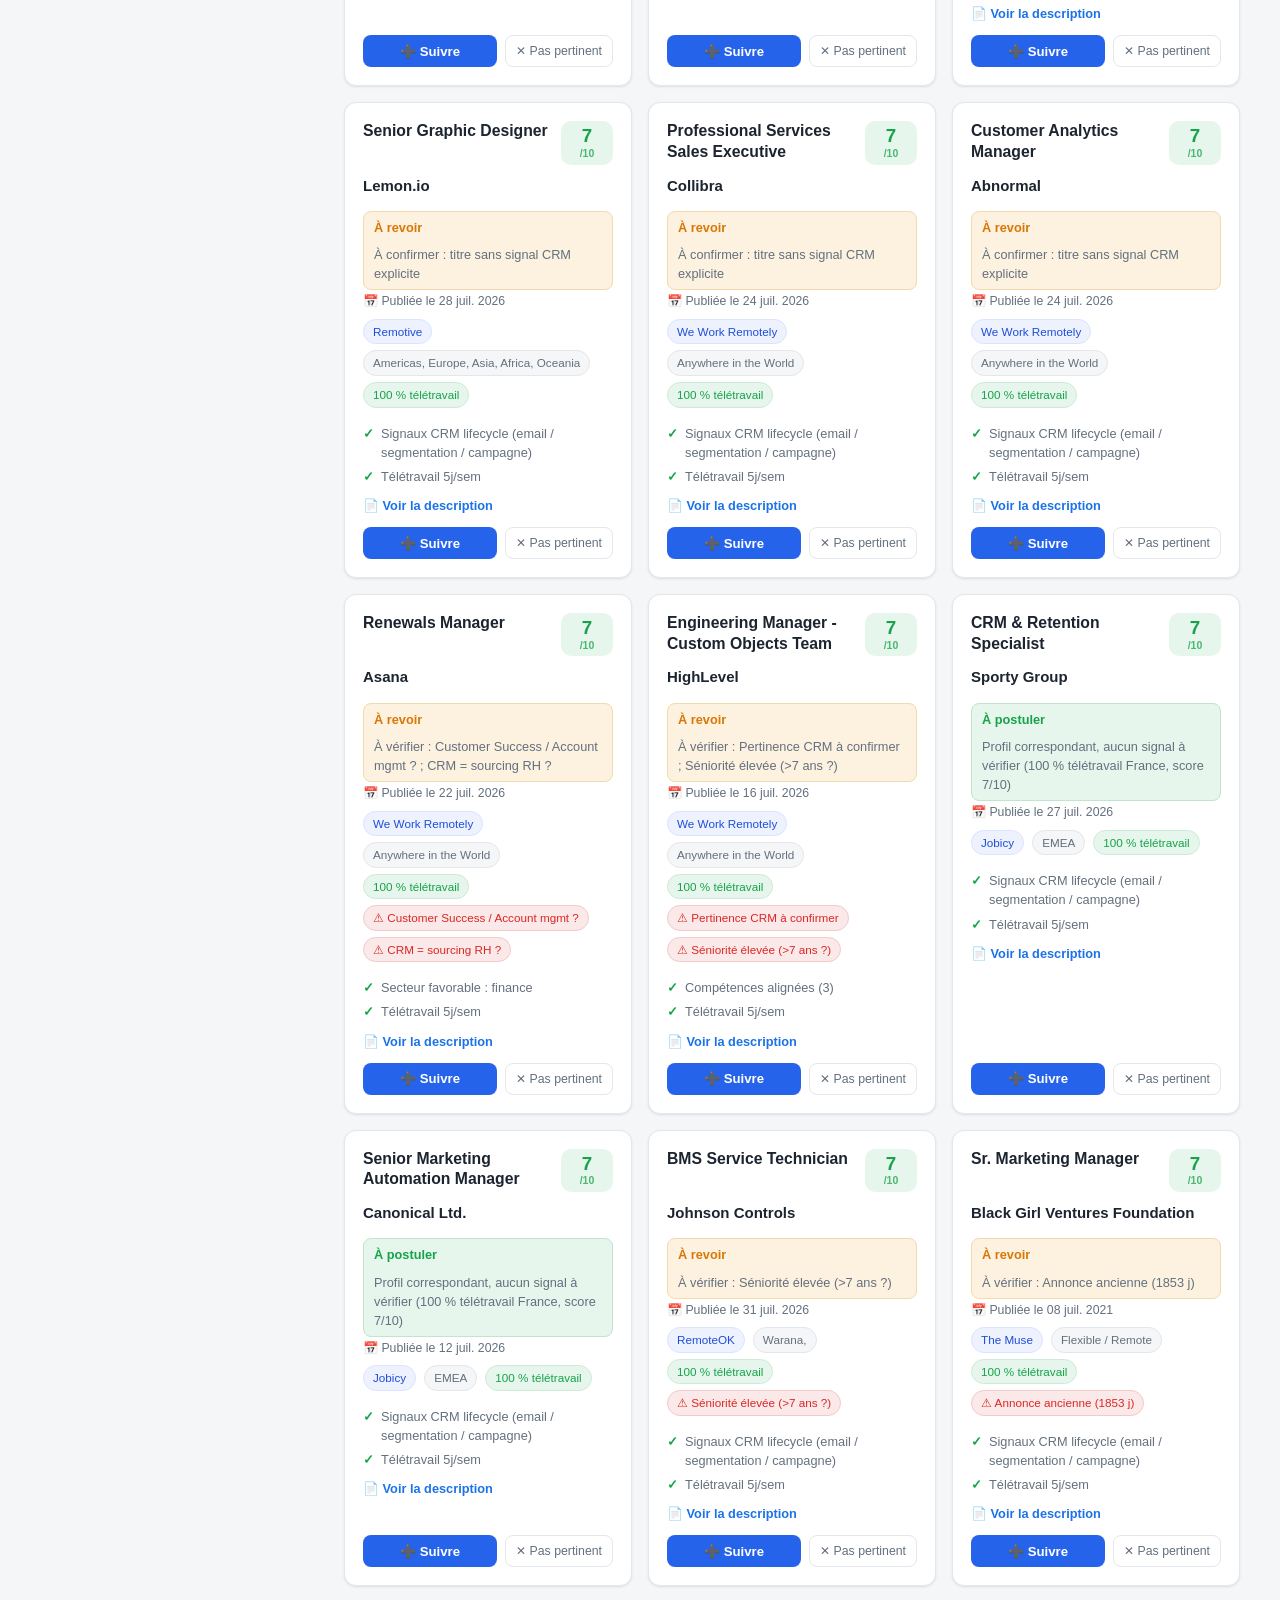
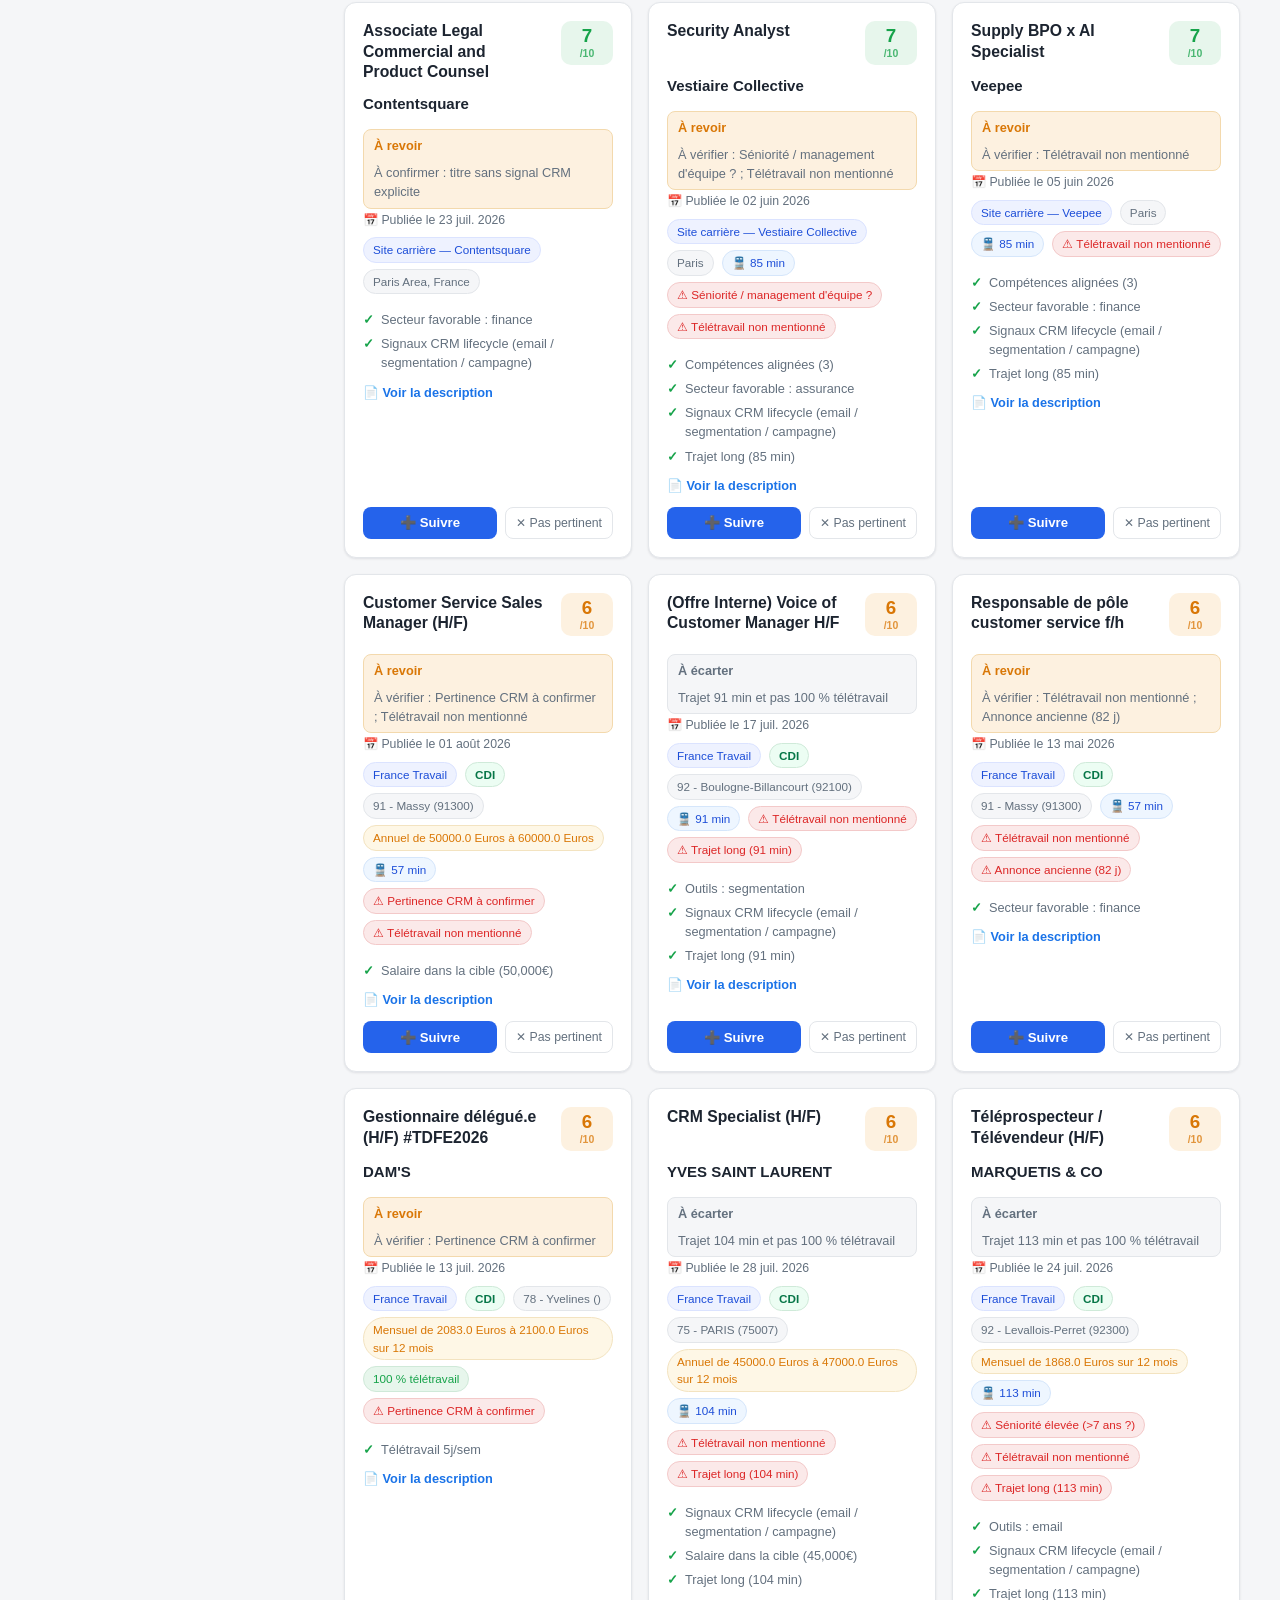
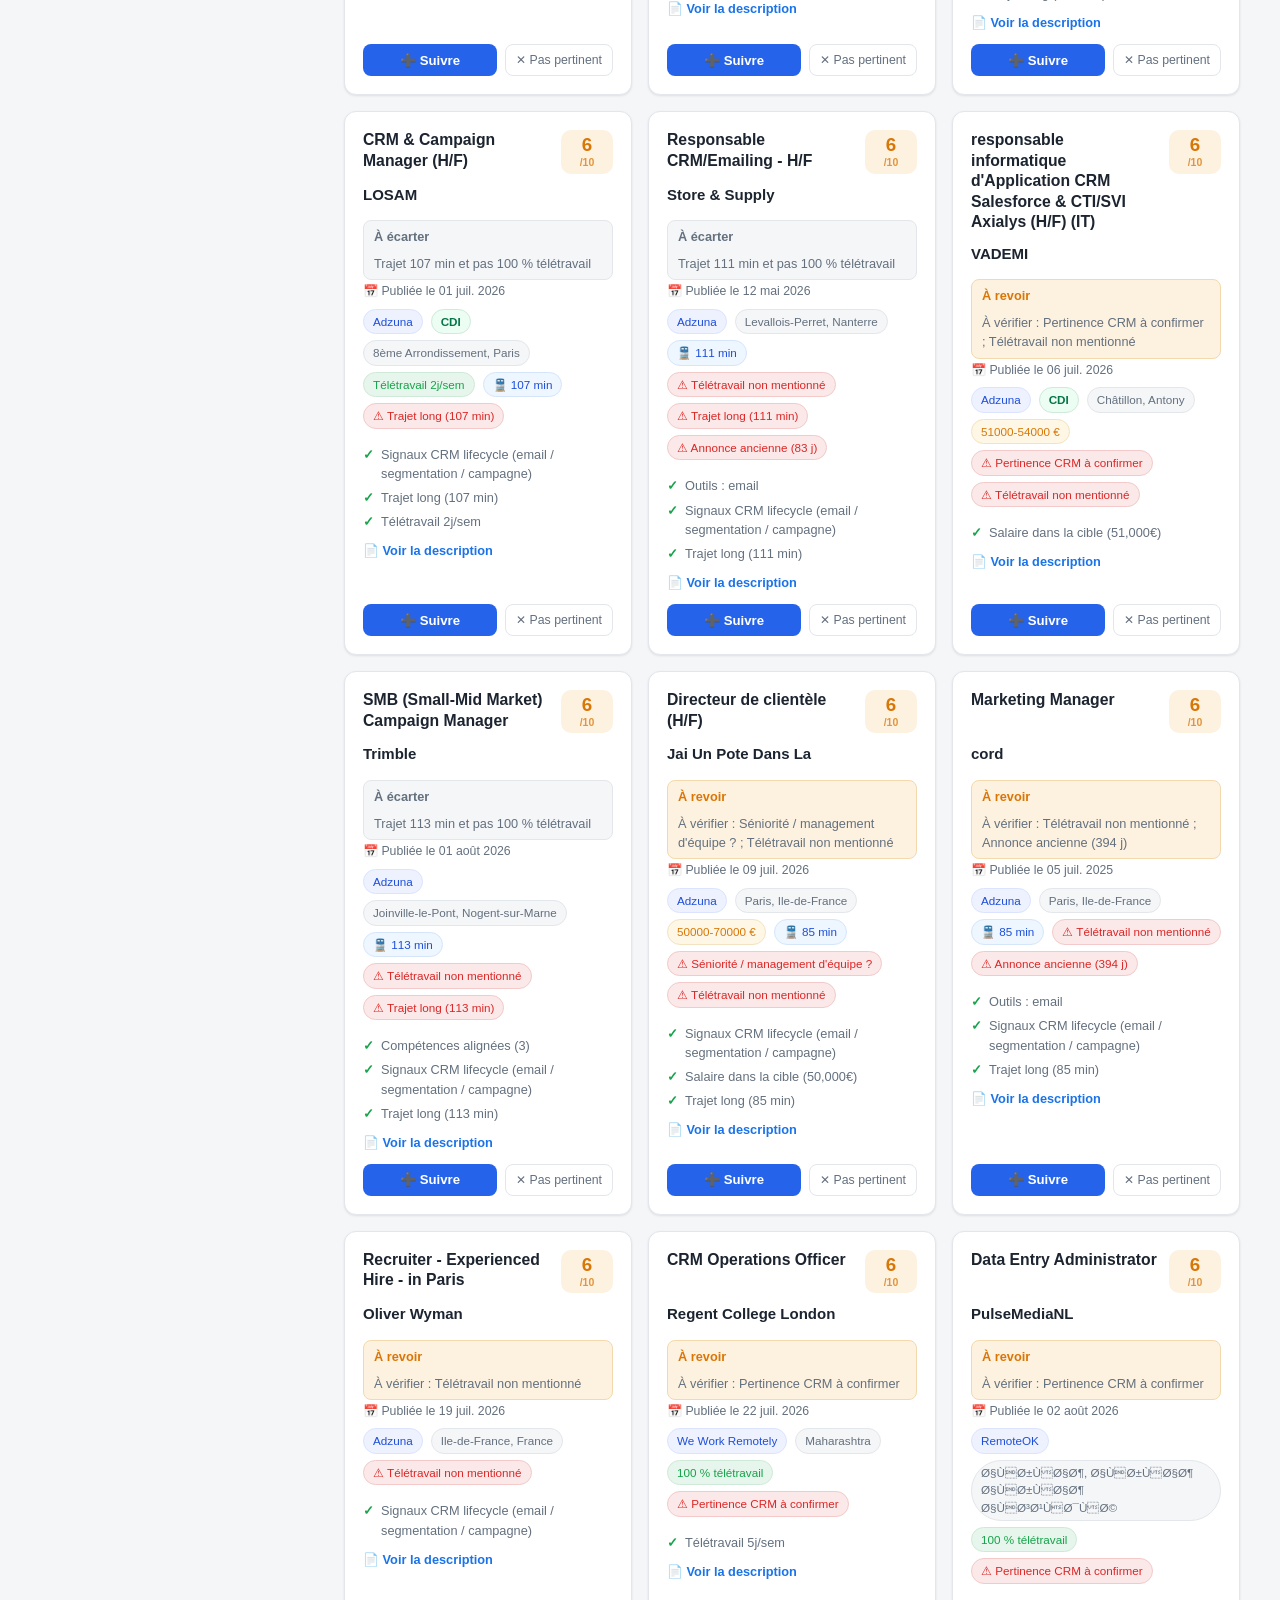
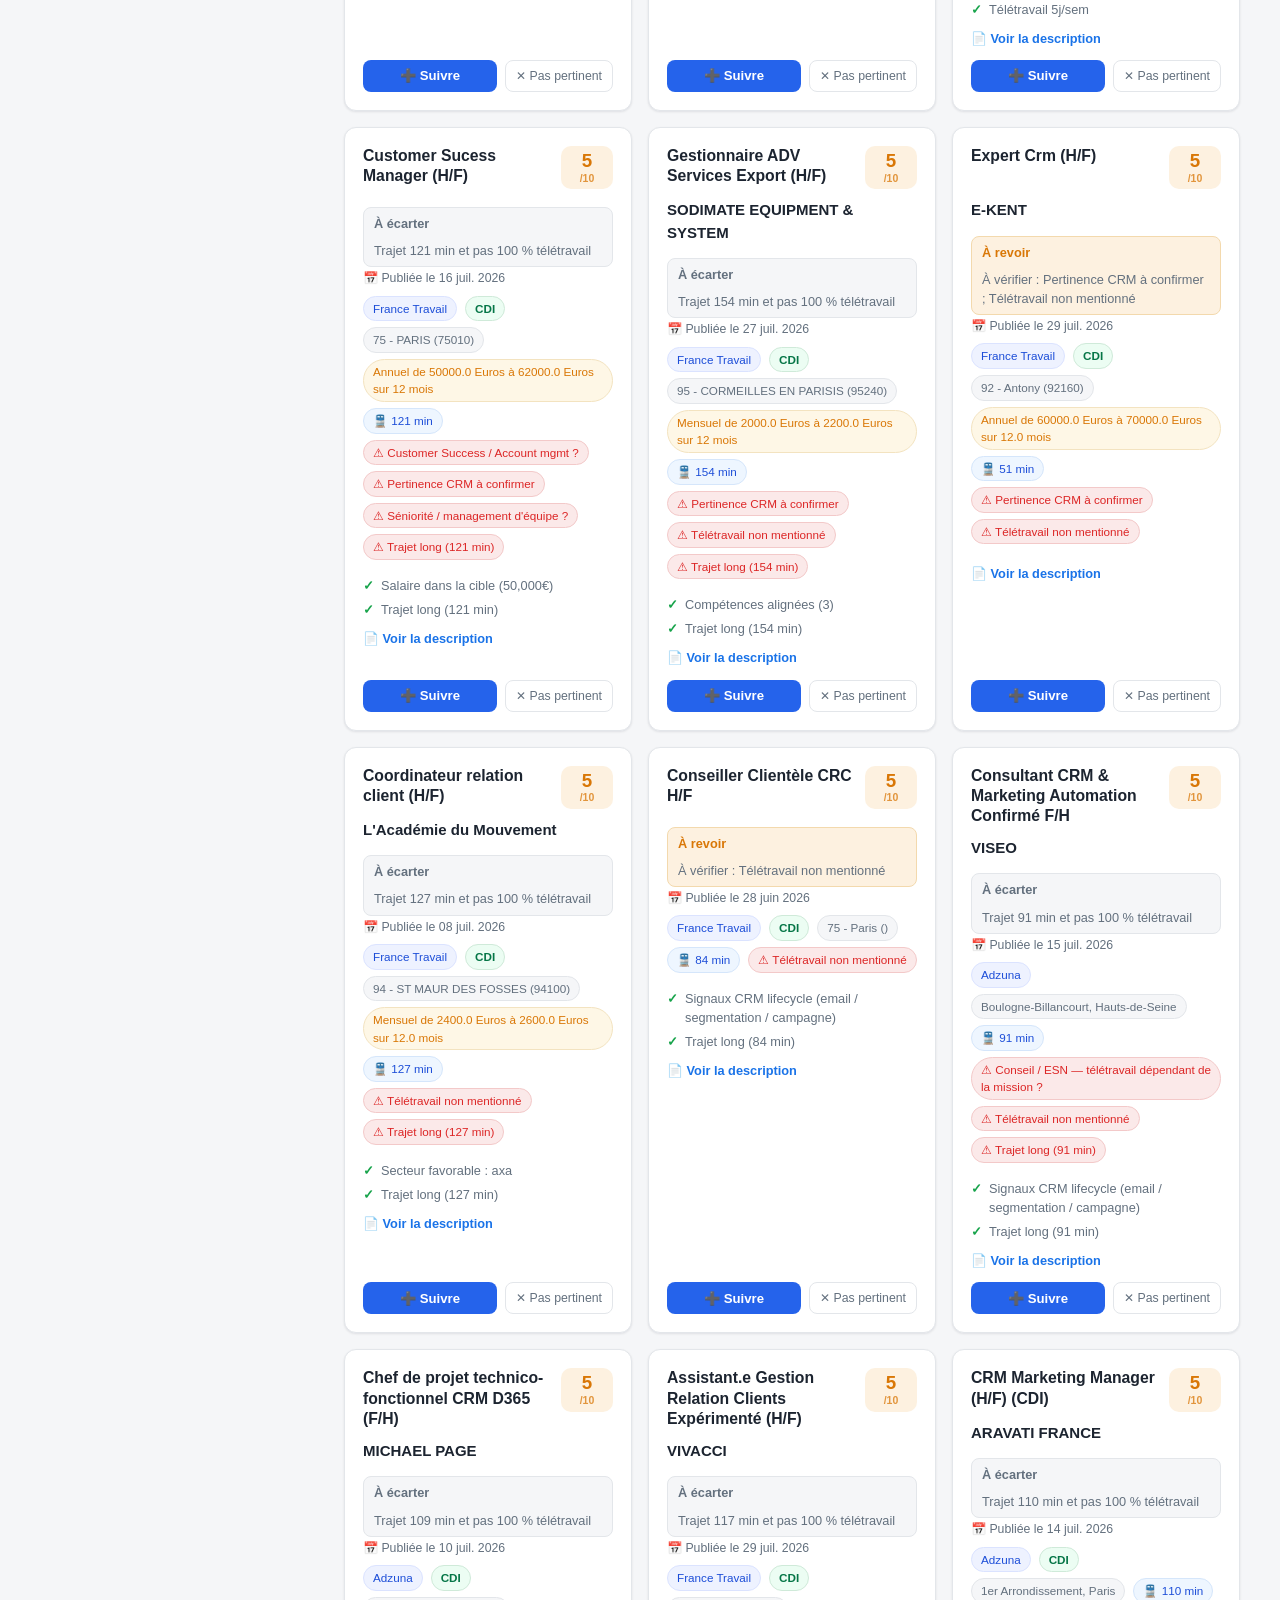
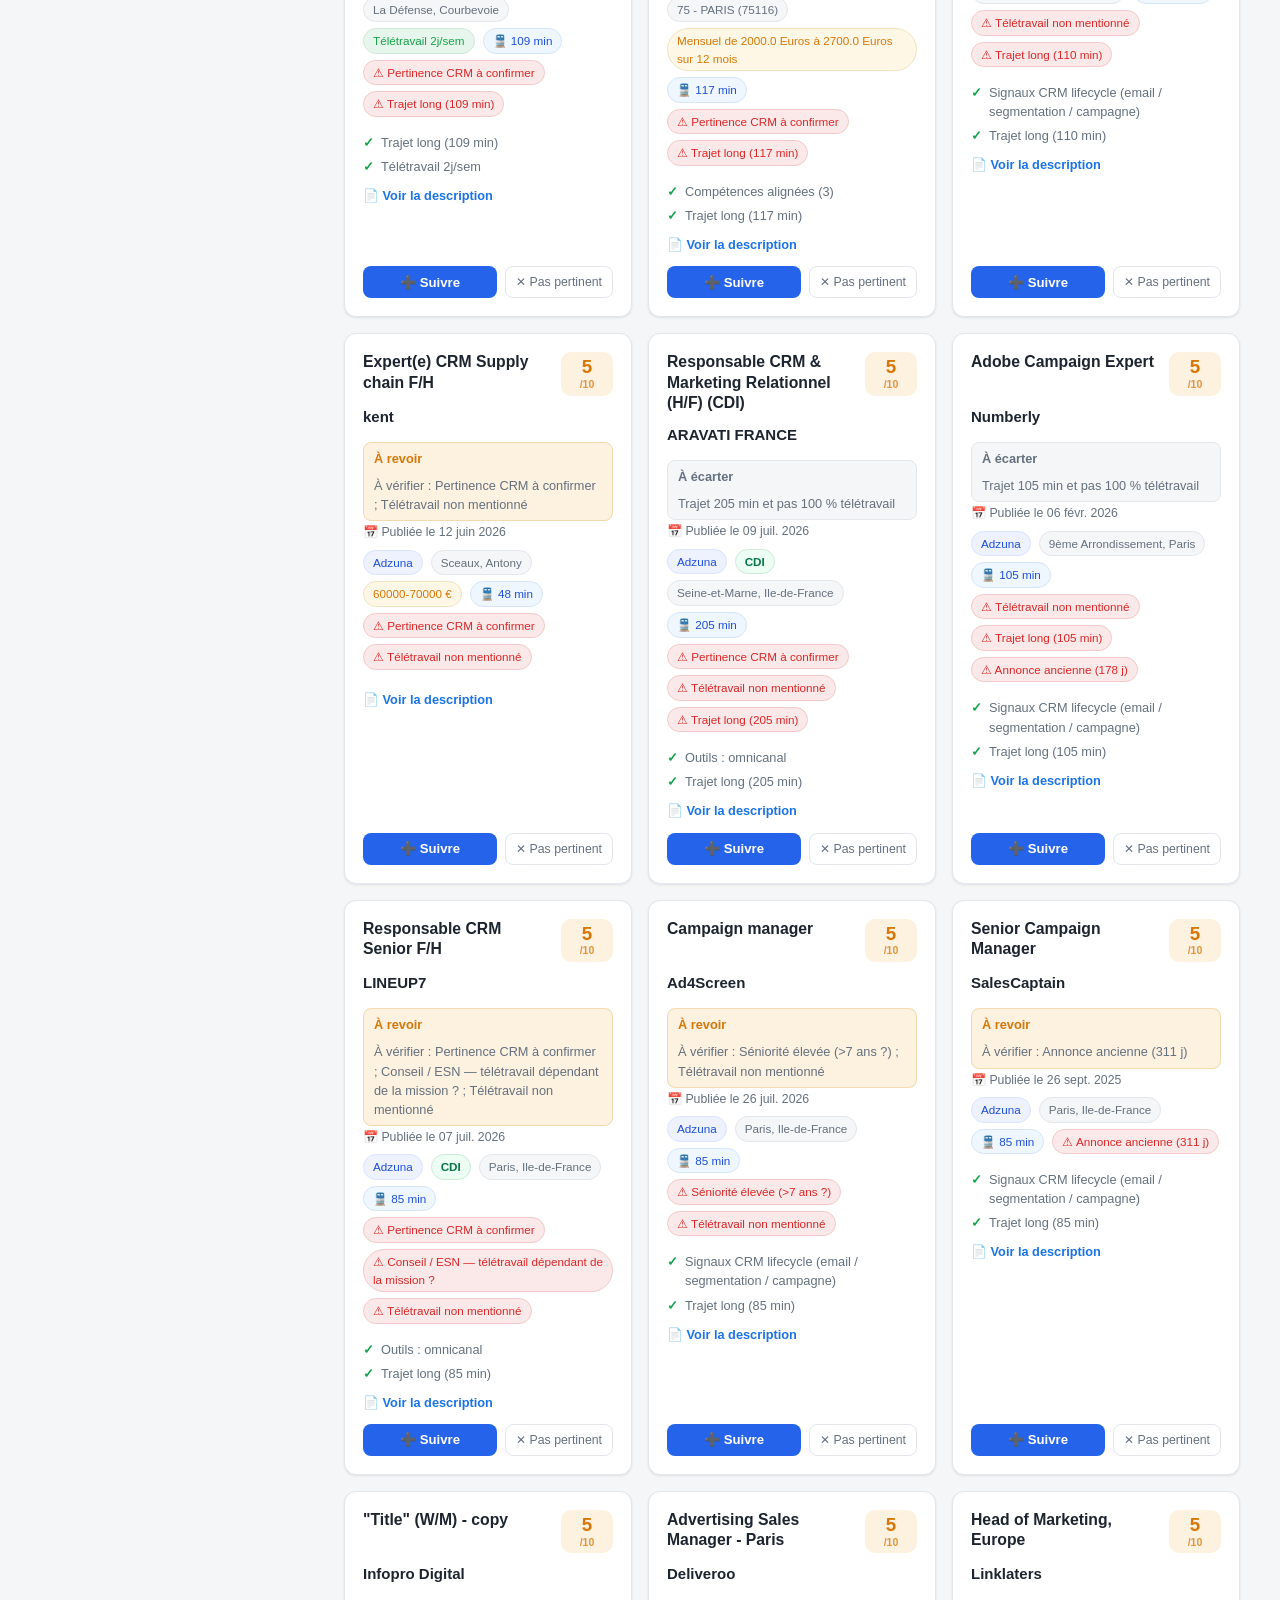
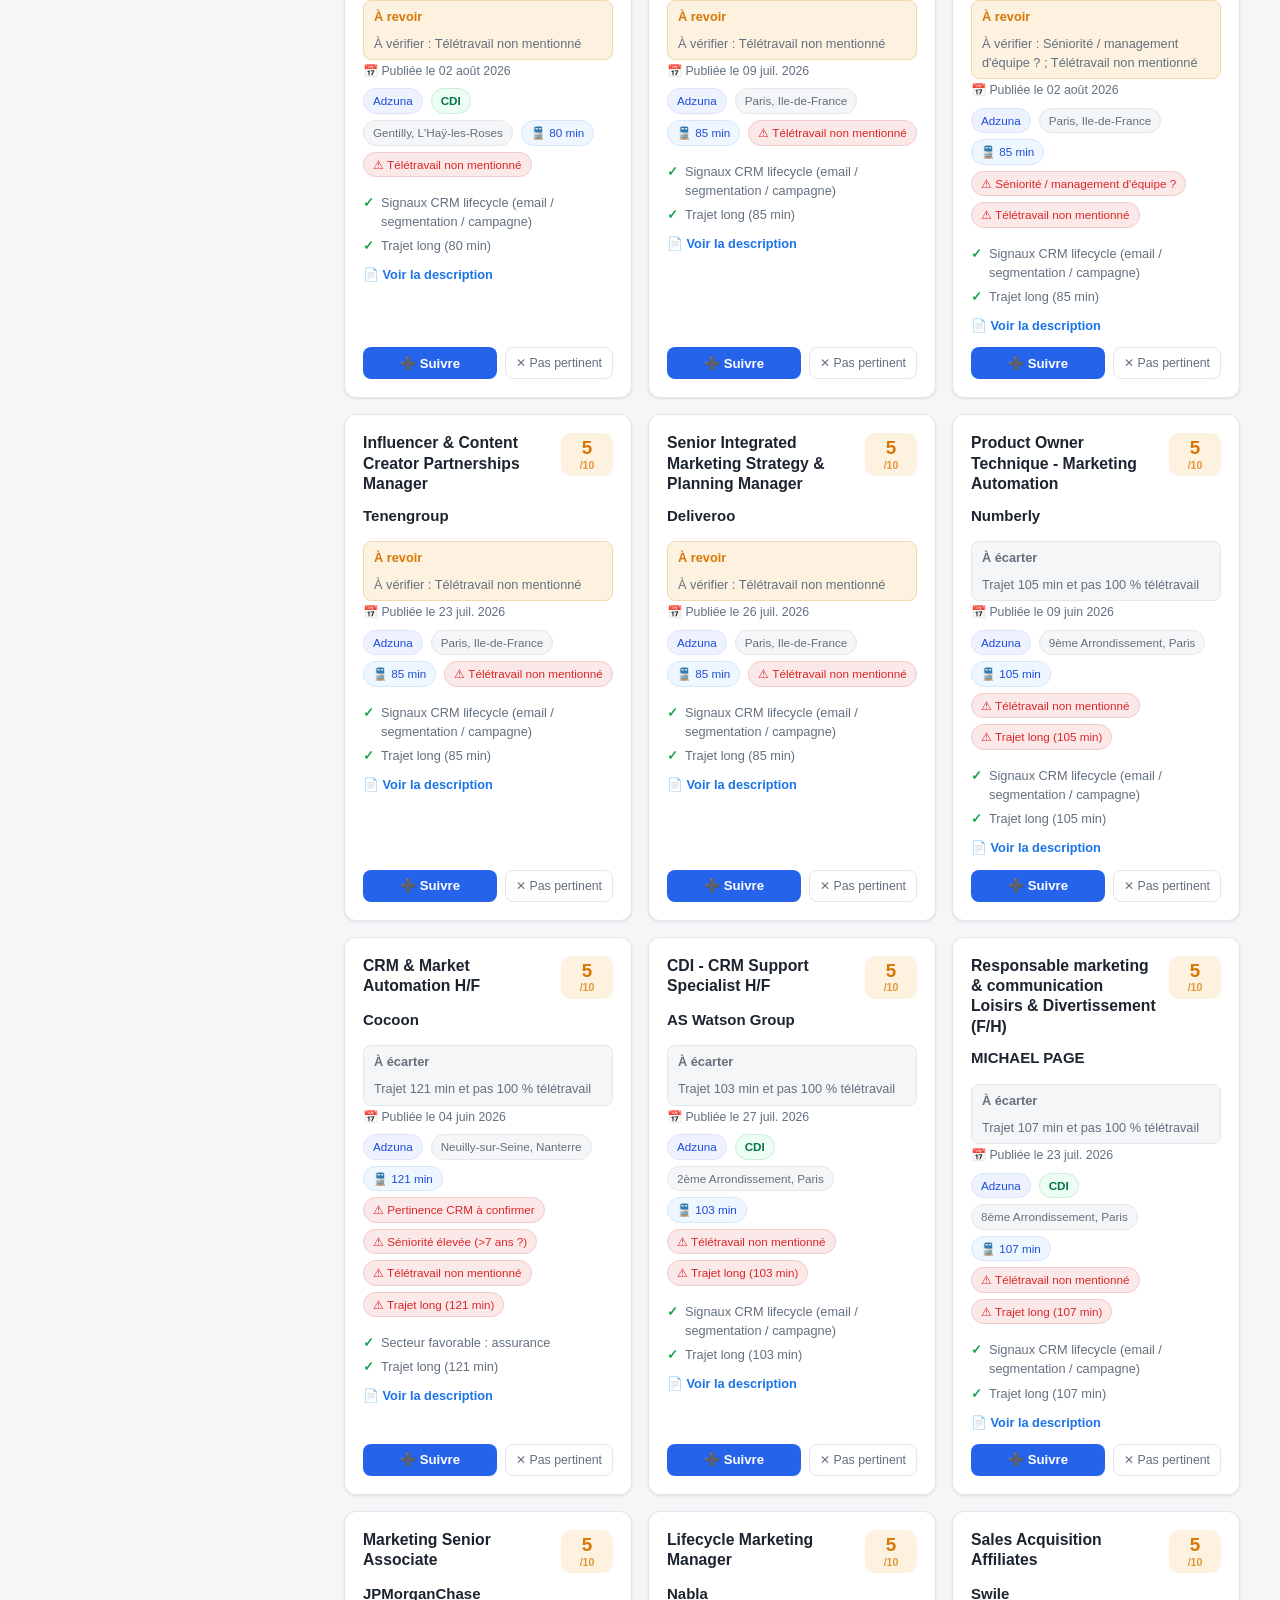
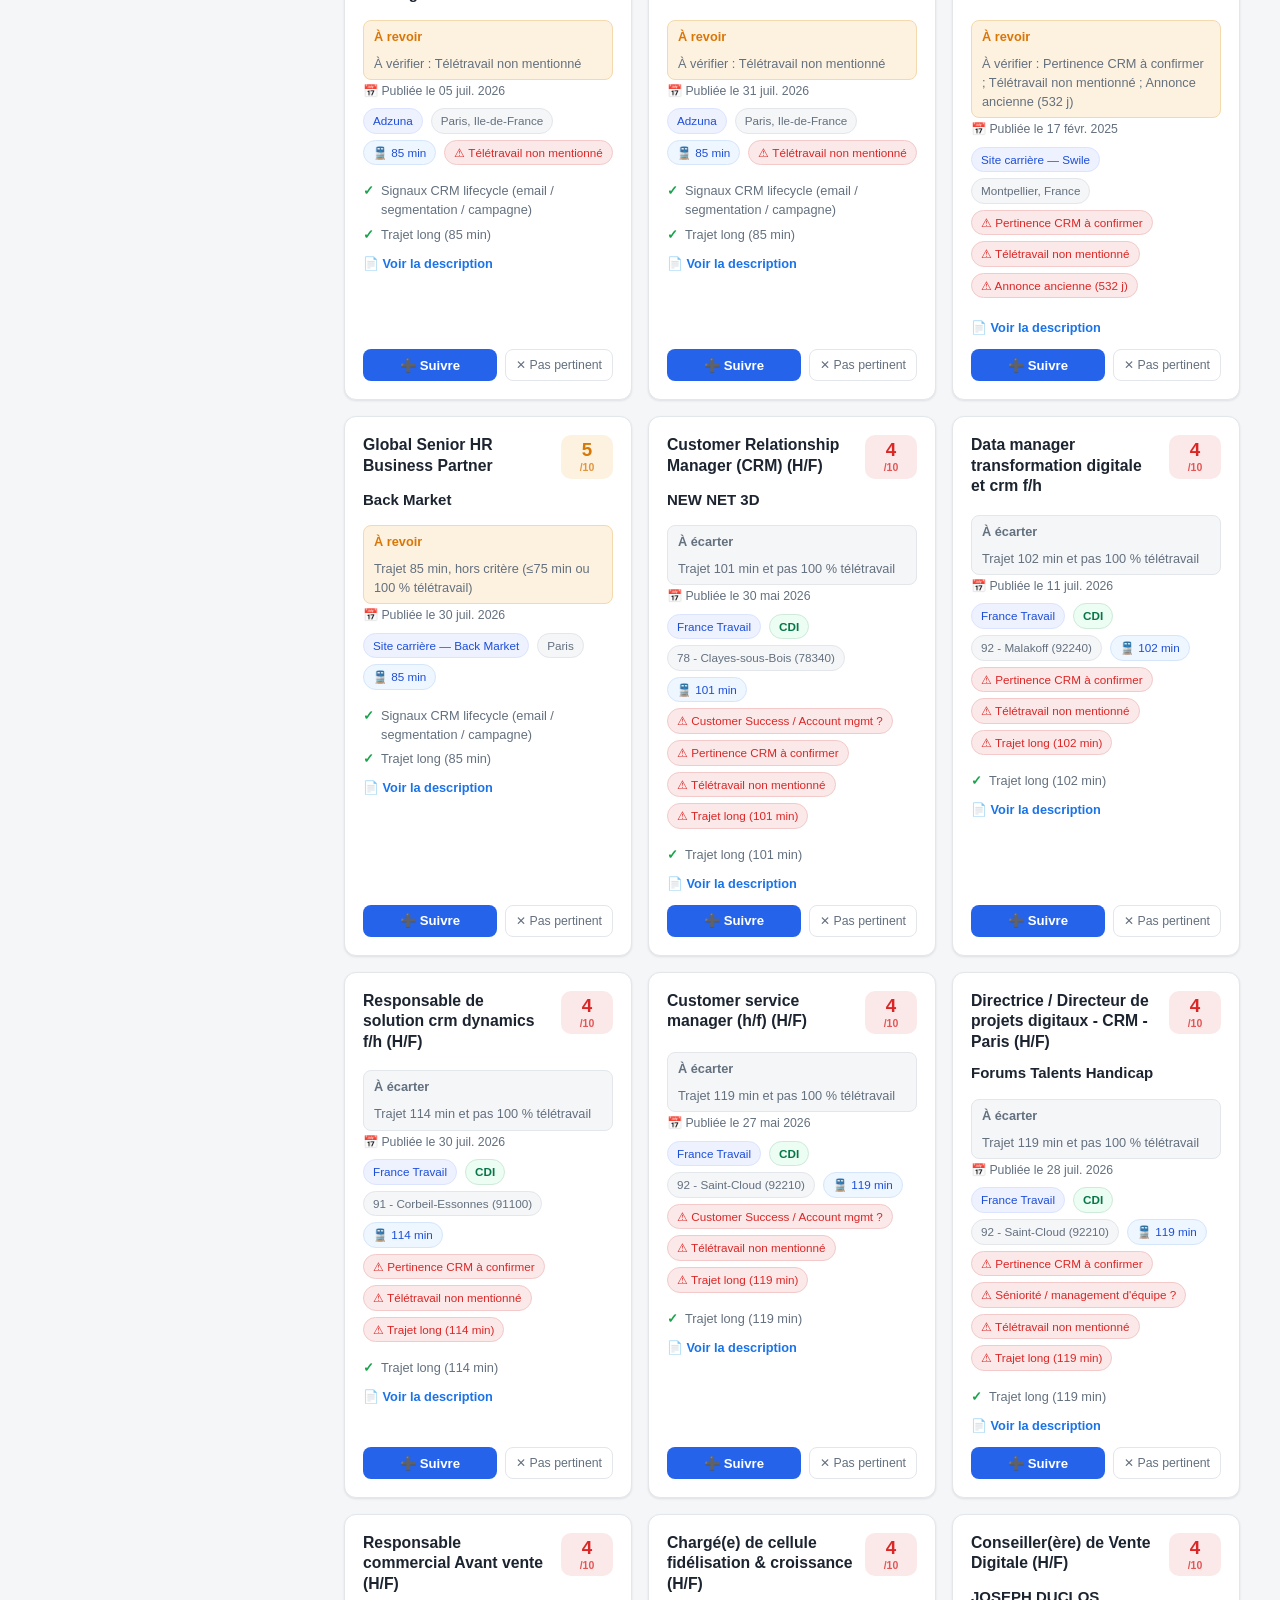
==== commit c301915f: "Onglet Offres : ne compter que les annonces à parcourir - Suppression du filtre « Afficher les offre" ====
--- a/docs/index.html
+++ b/docs/index.html
@@ -105,13 +105,6 @@
         </label>
       </div>
 
-      <div class="filter-block">
-        <label class="checkbox-line">
-          <input type="checkbox" id="show-applied" />
-          <span>Afficher les offres déjà suivies ✅</span>
-        </label>
-      </div>
-
       <div class="filter-block criteria-block">
         <label class="checkbox-line">
           <input type="checkbox" id="my-criteria" />
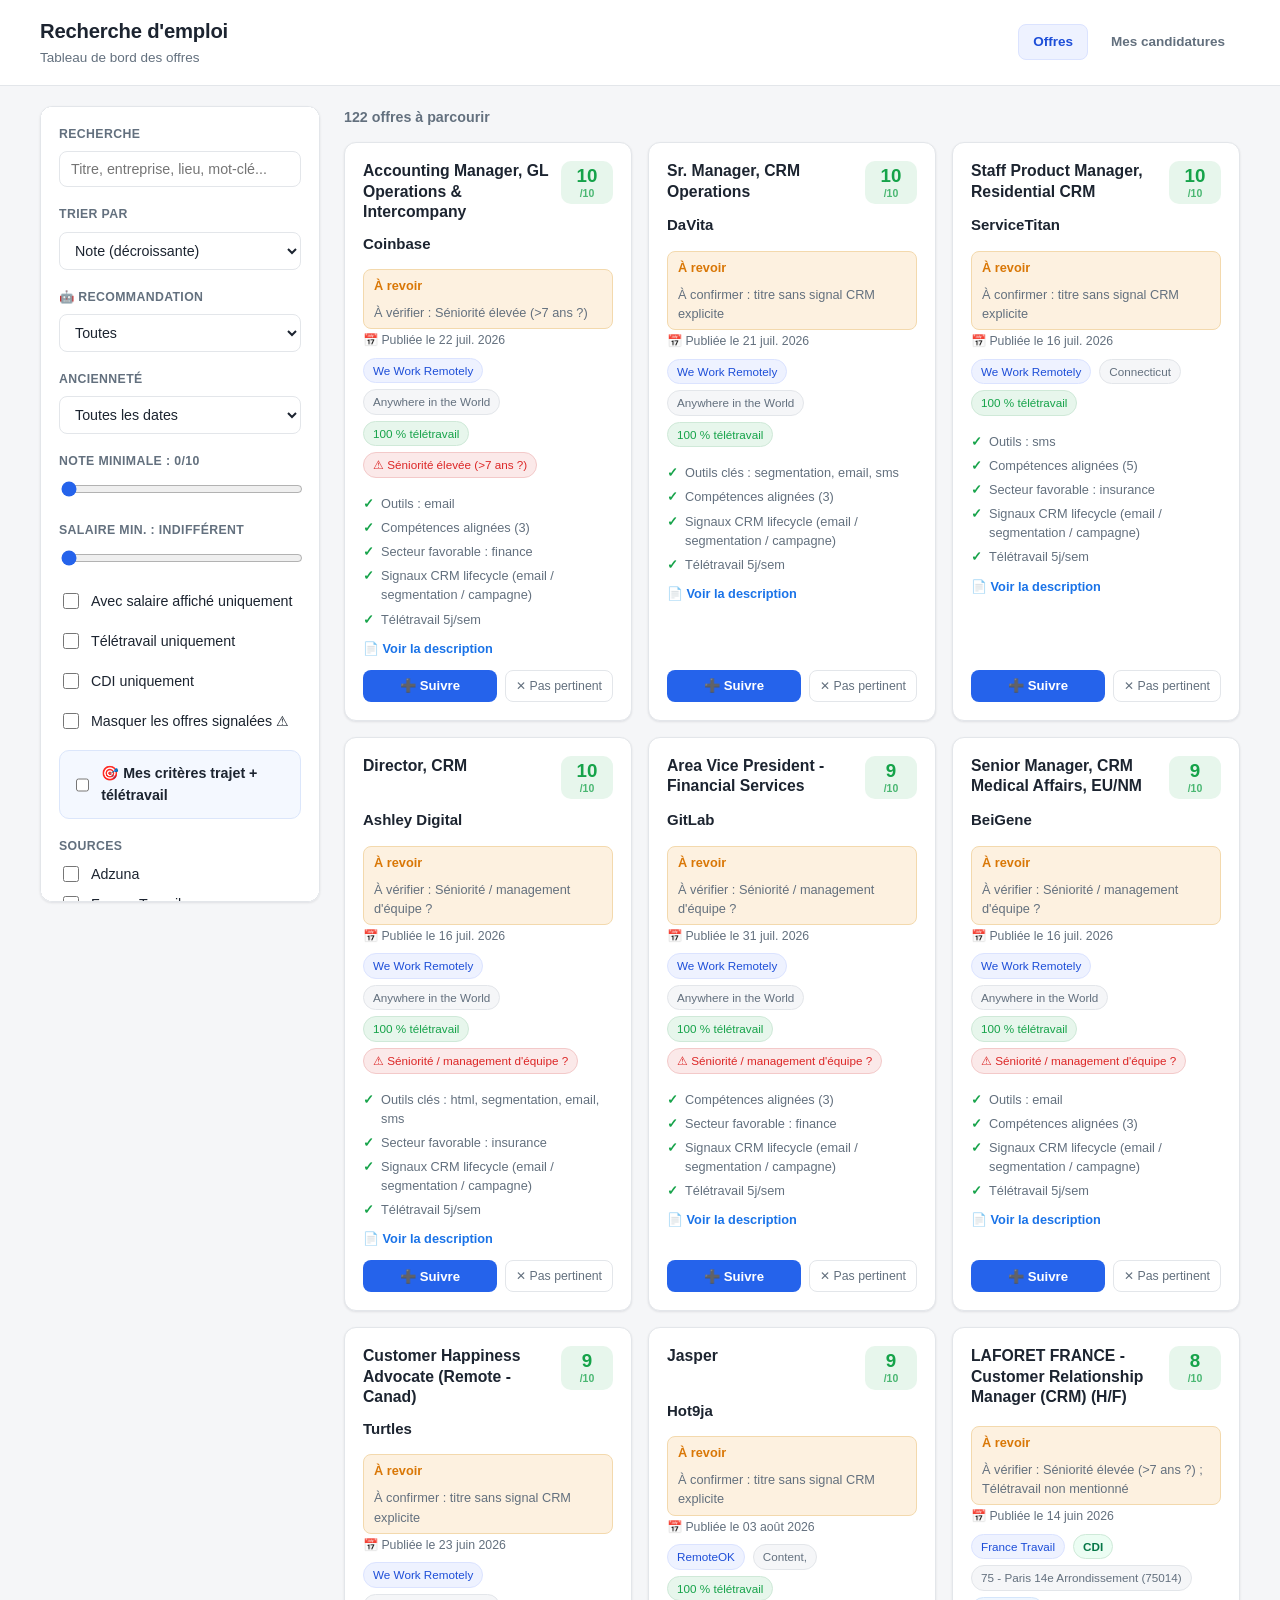
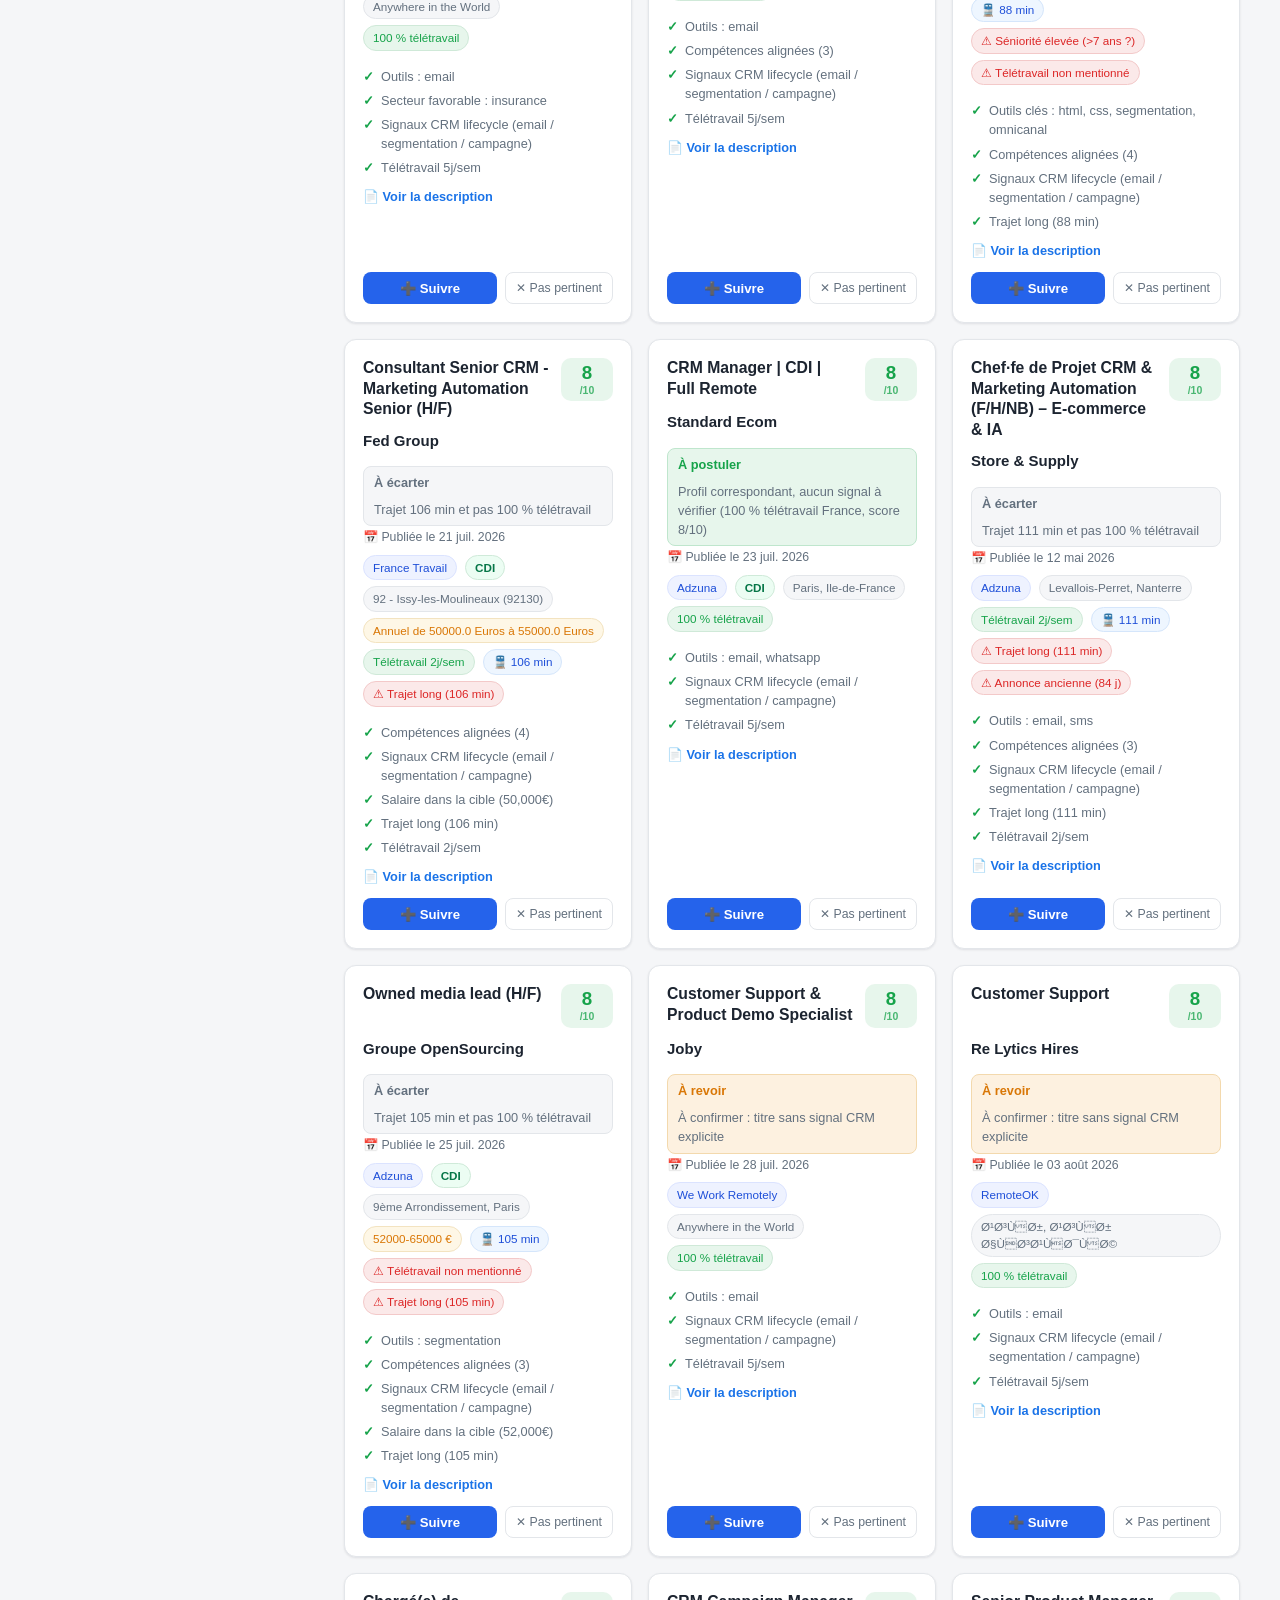
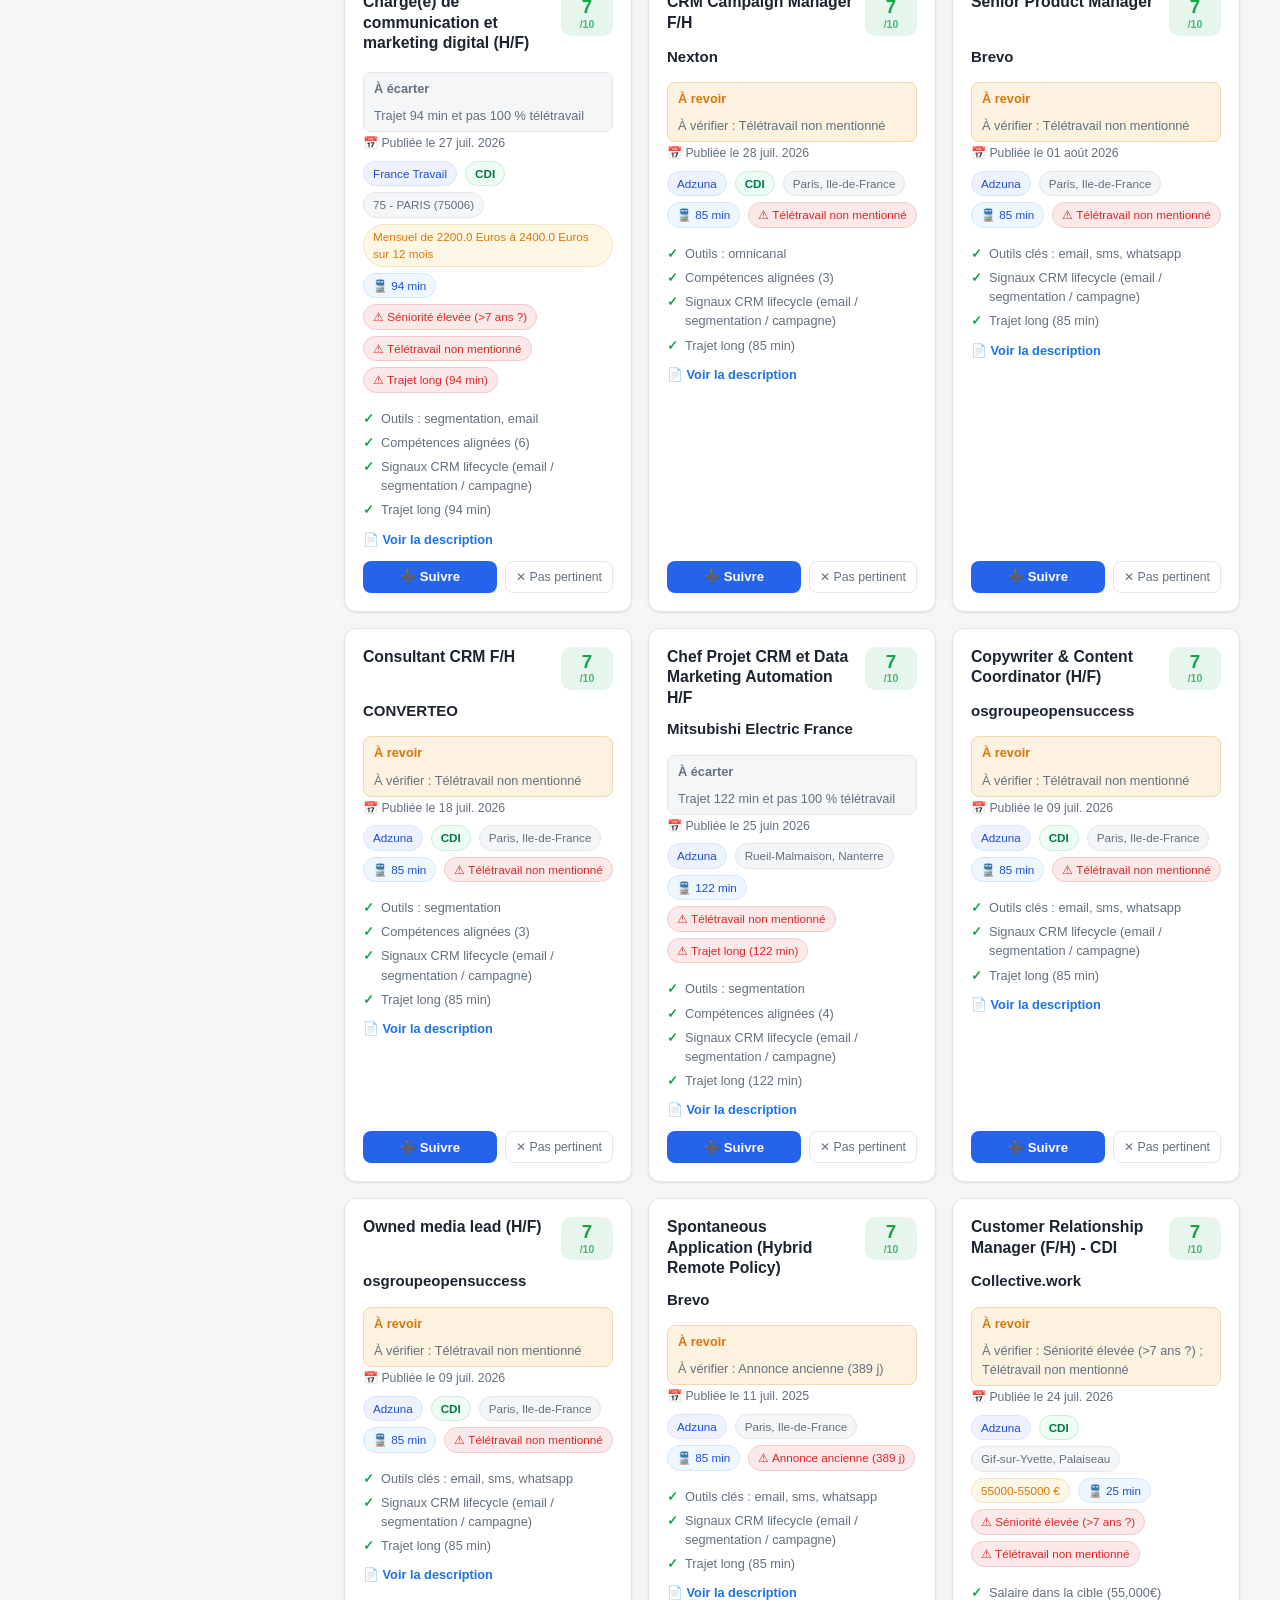
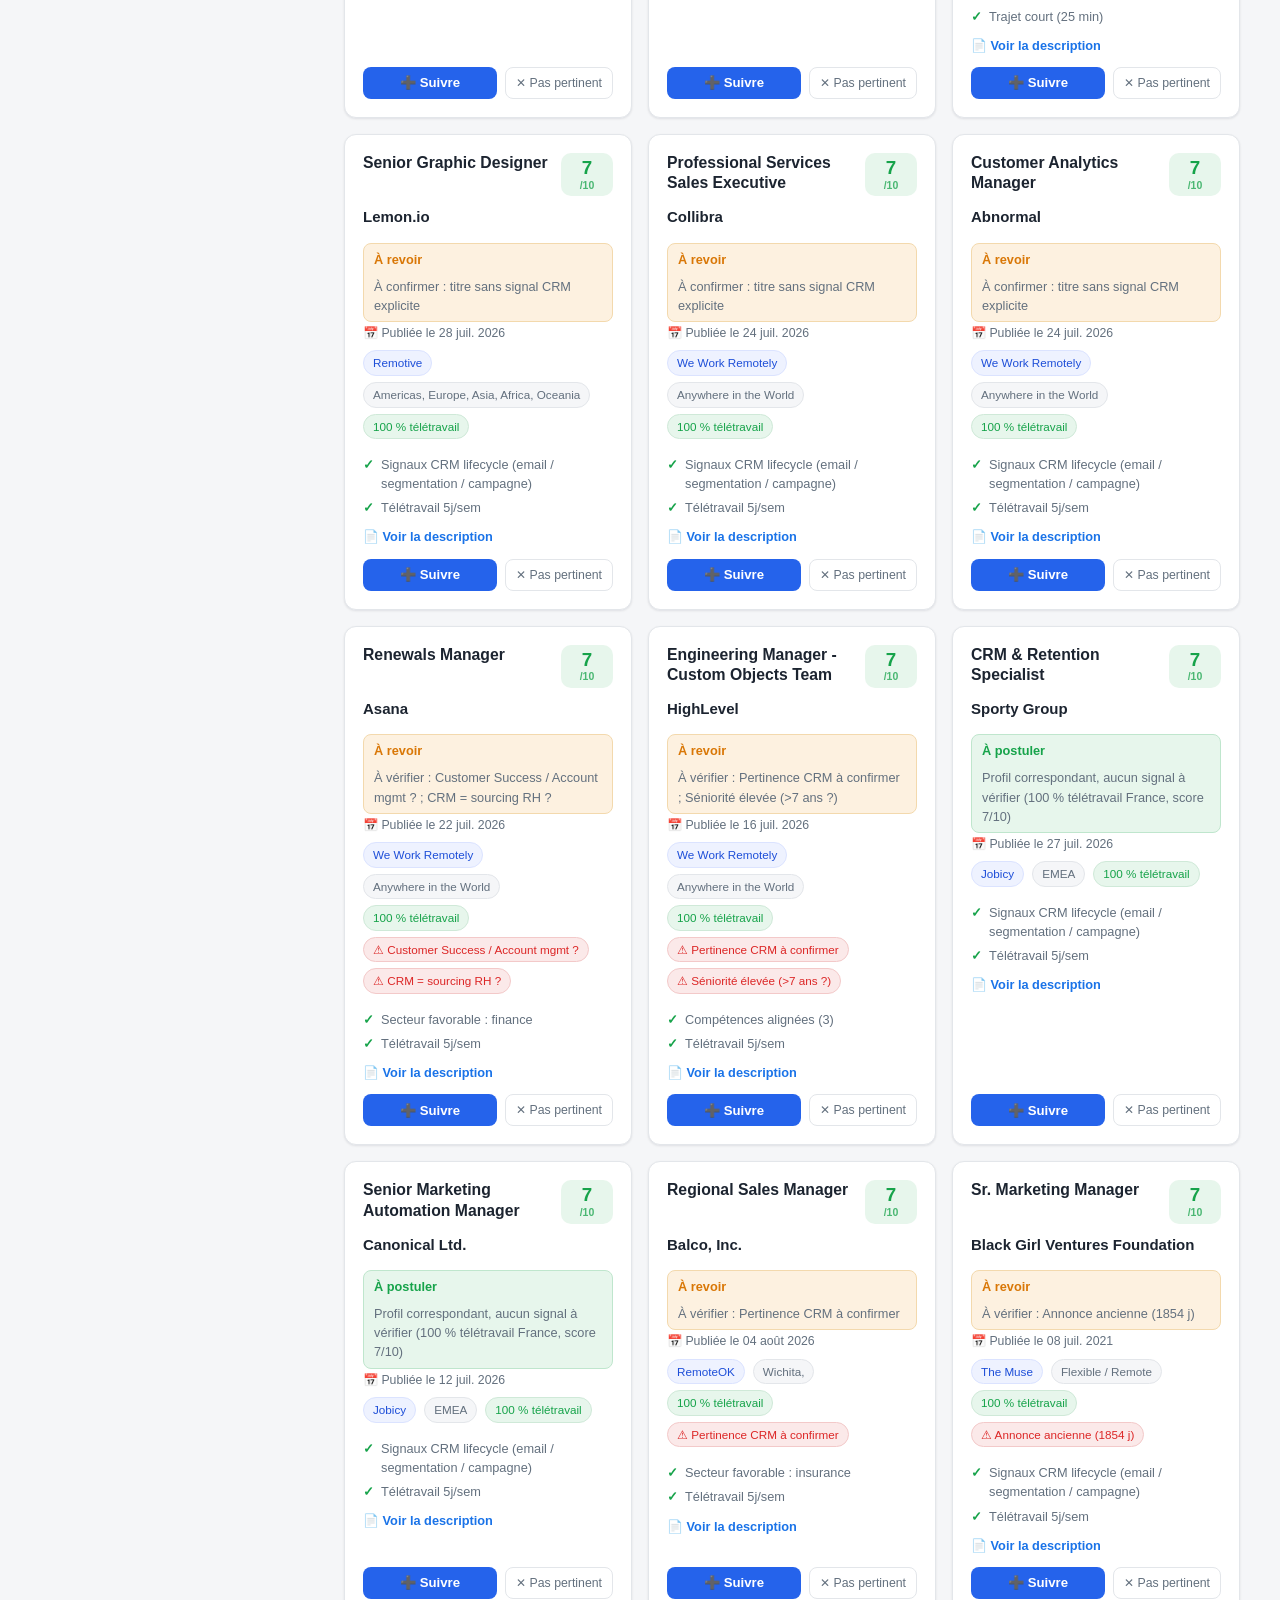
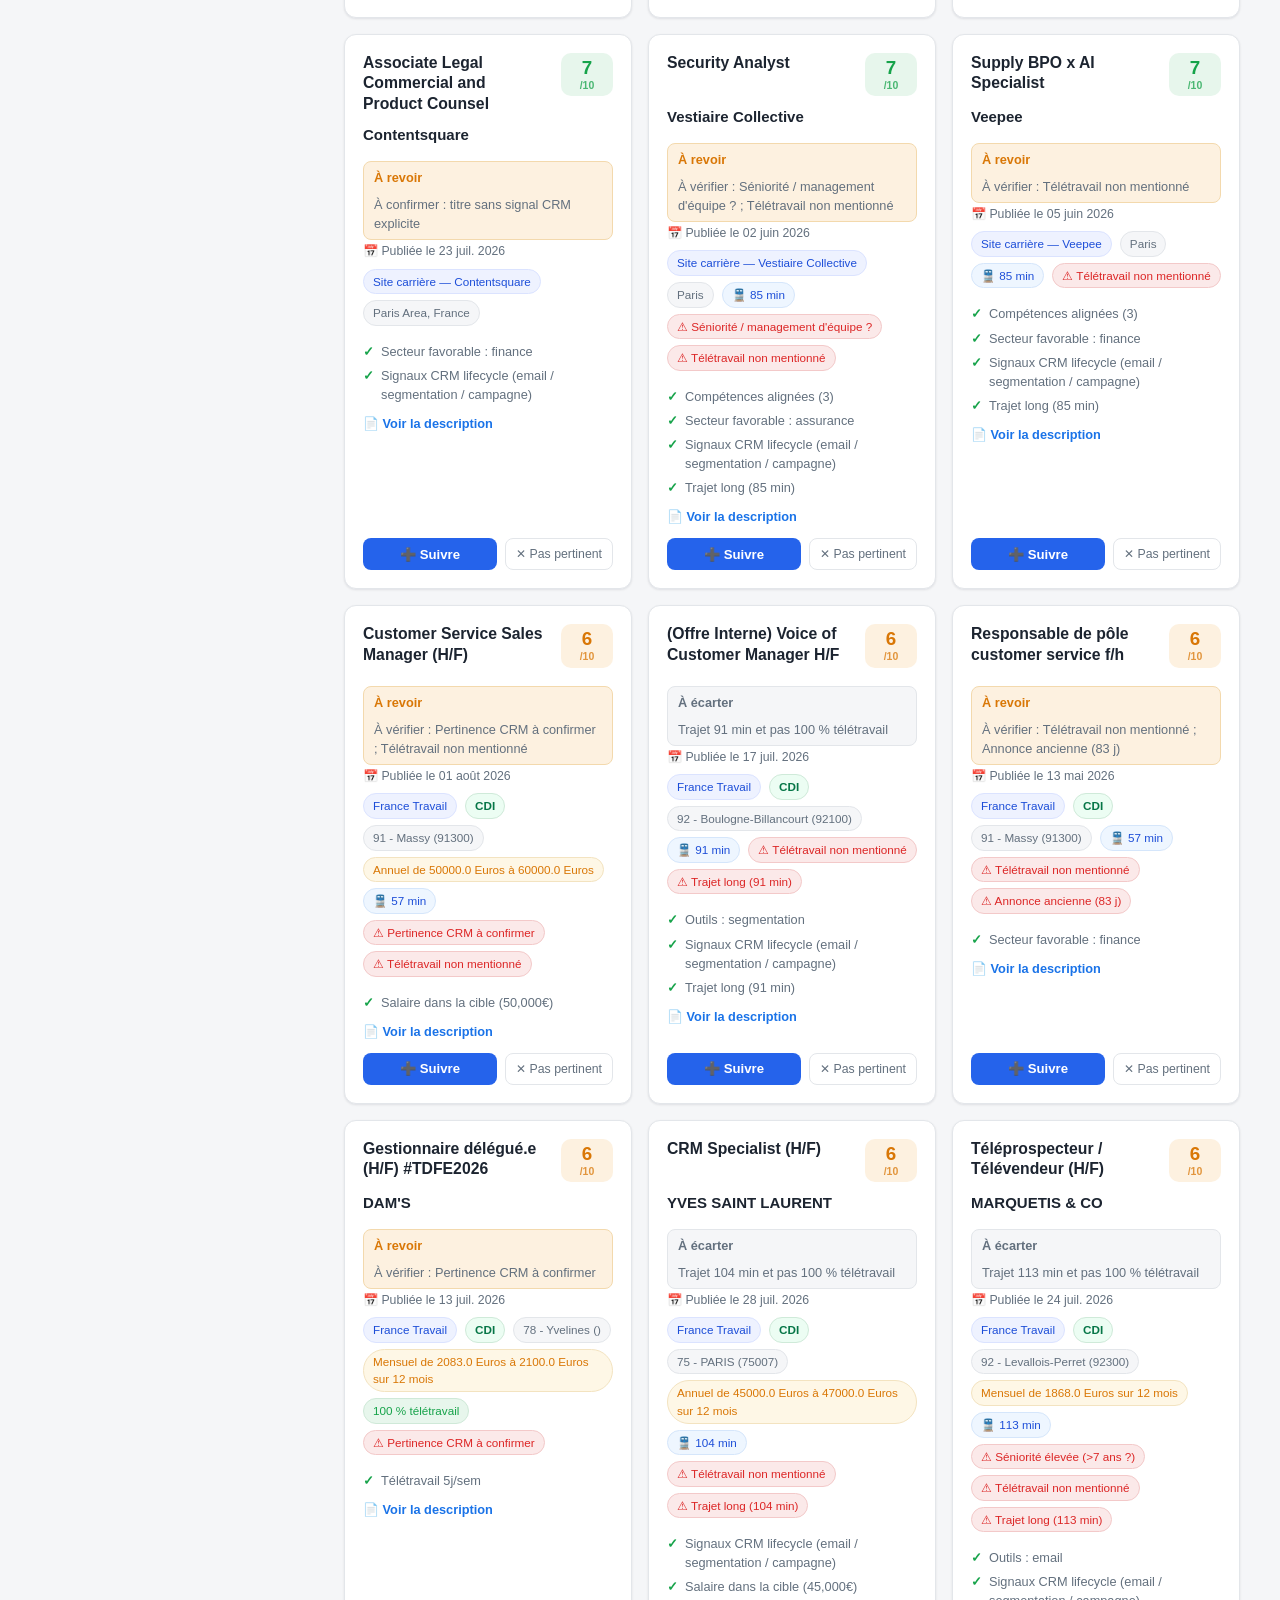
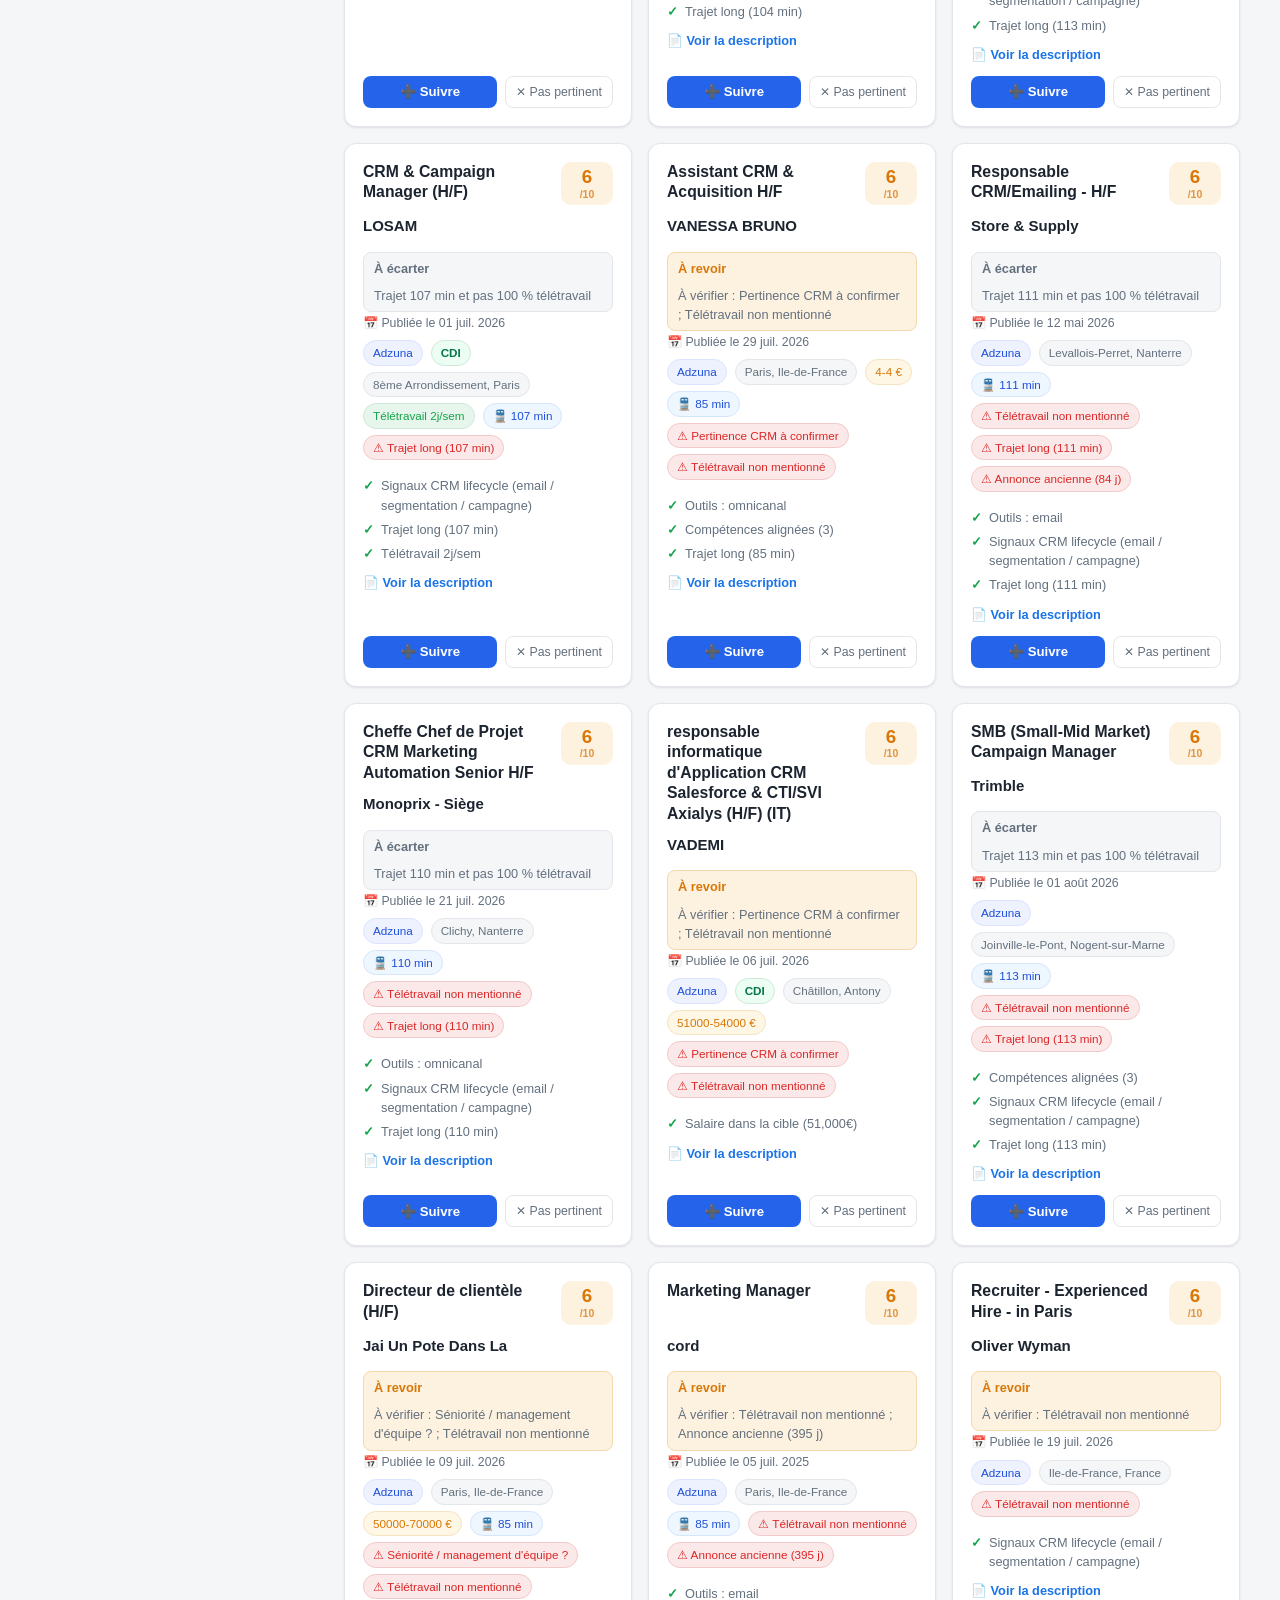
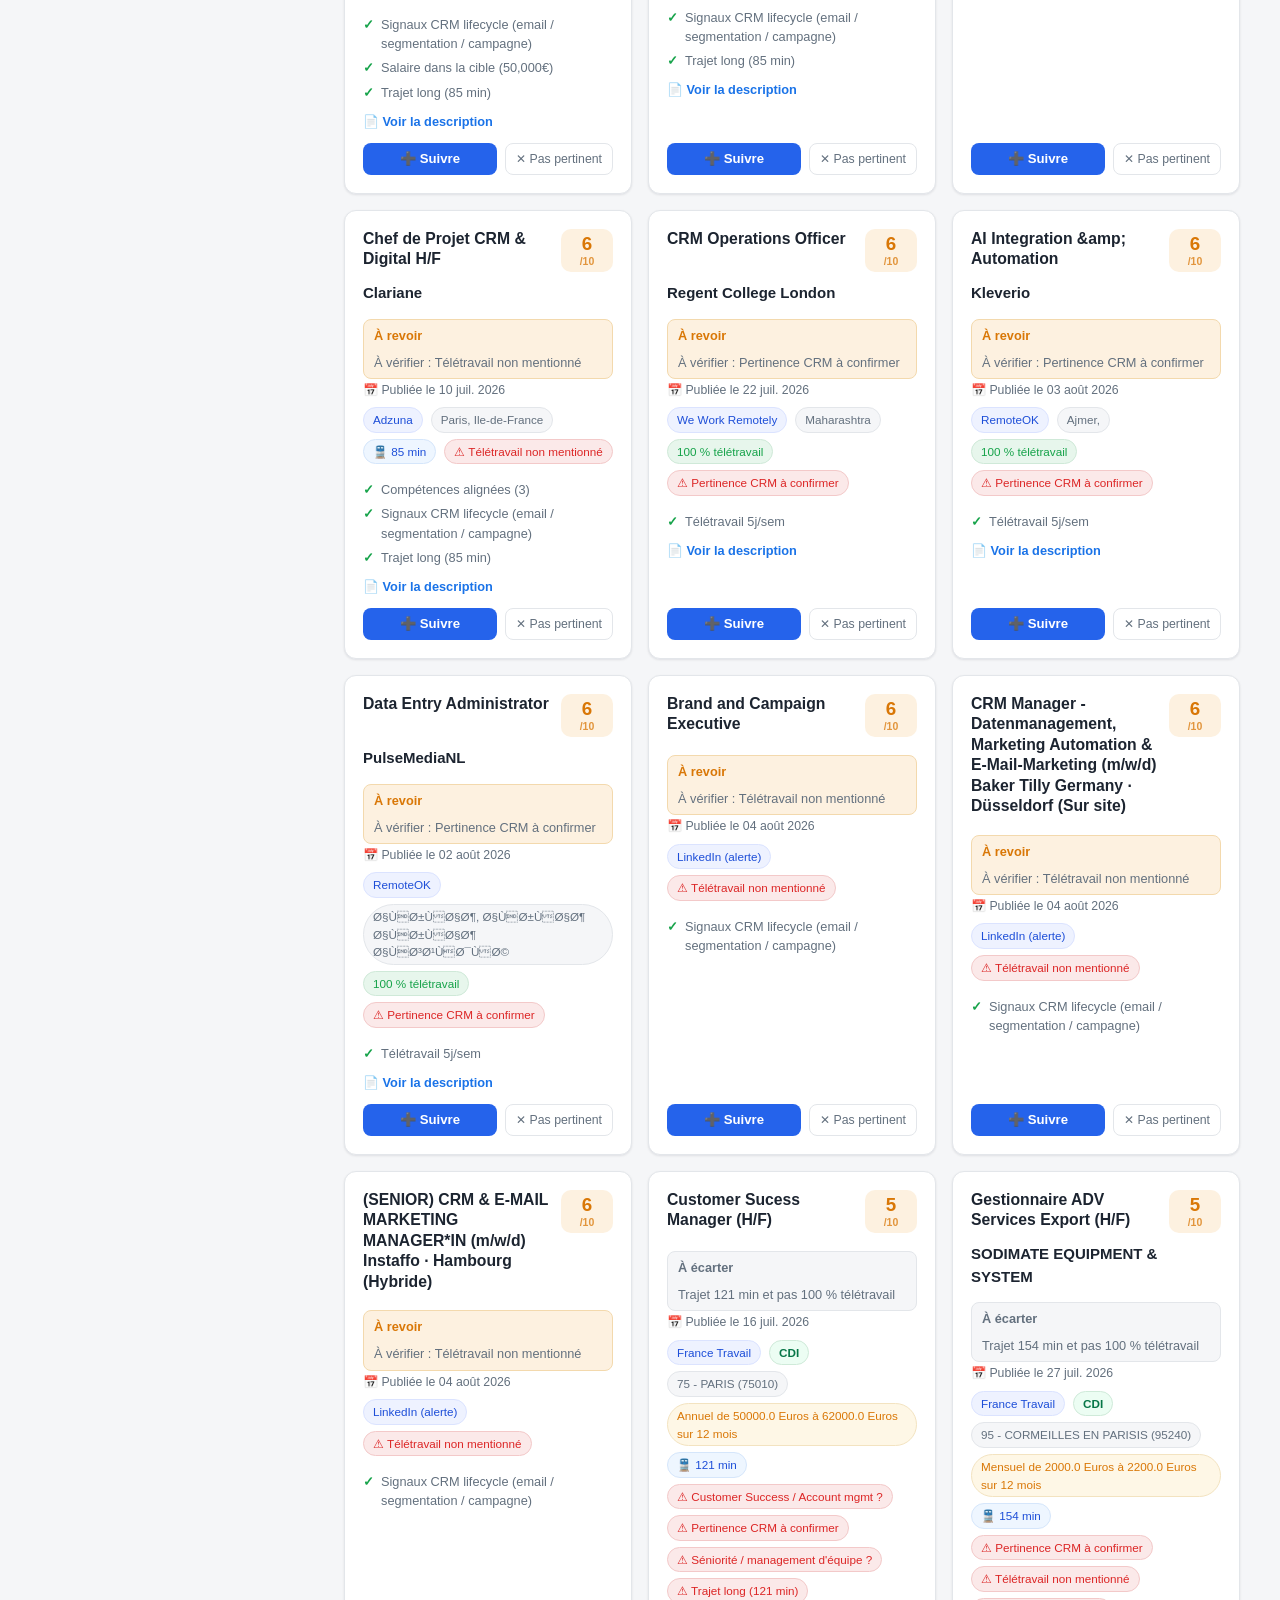
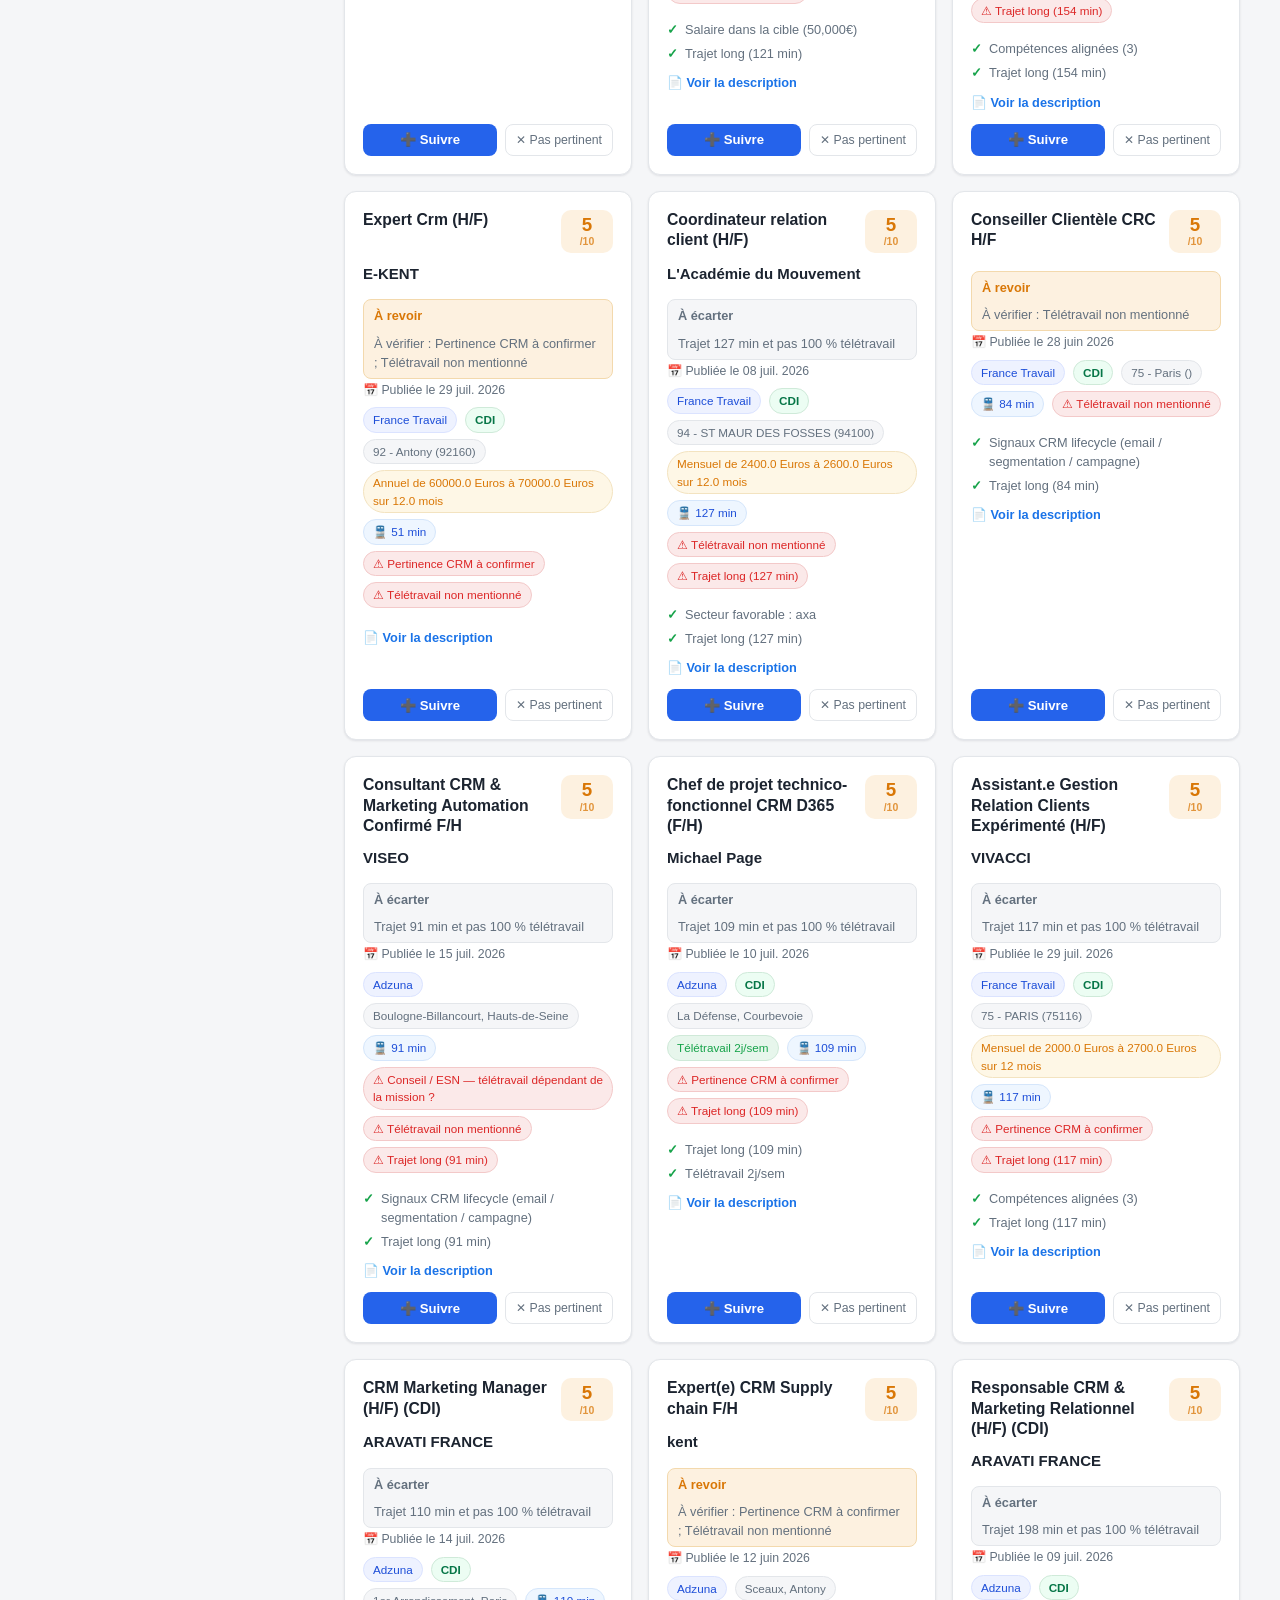
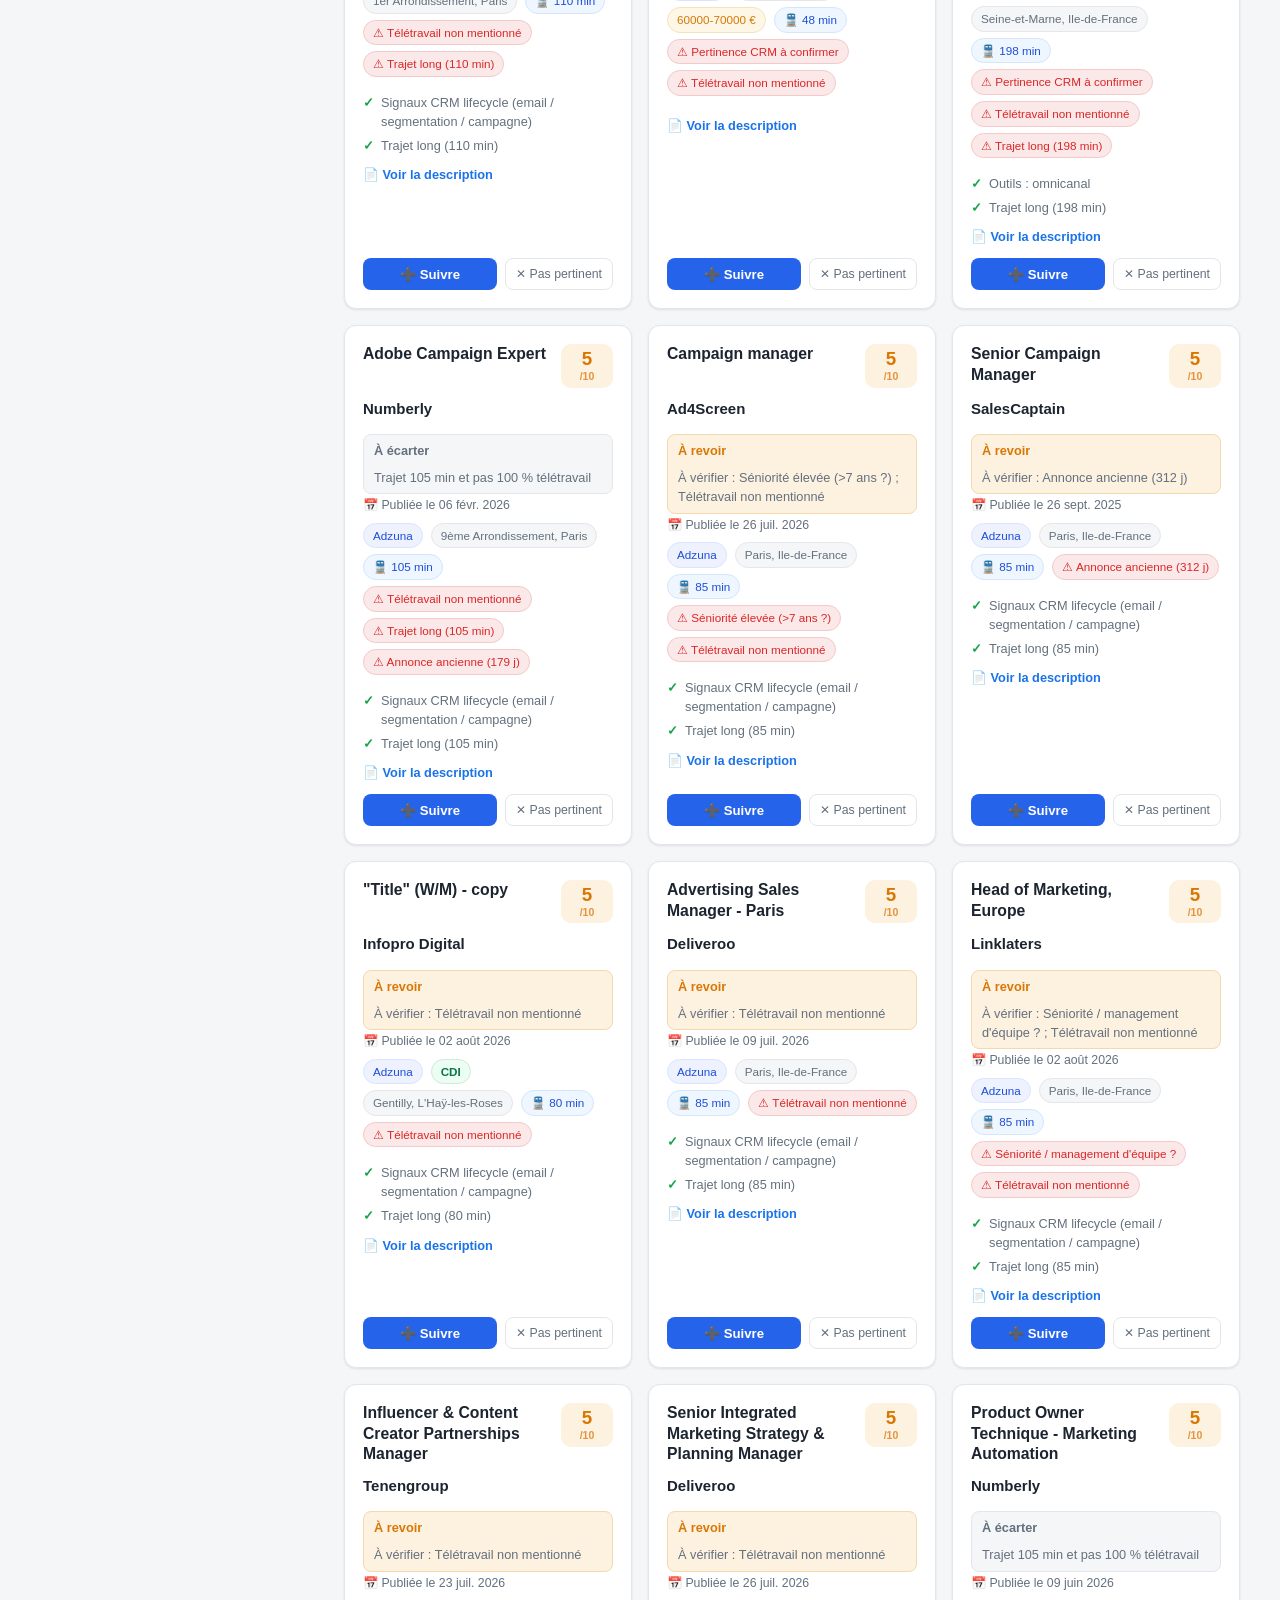
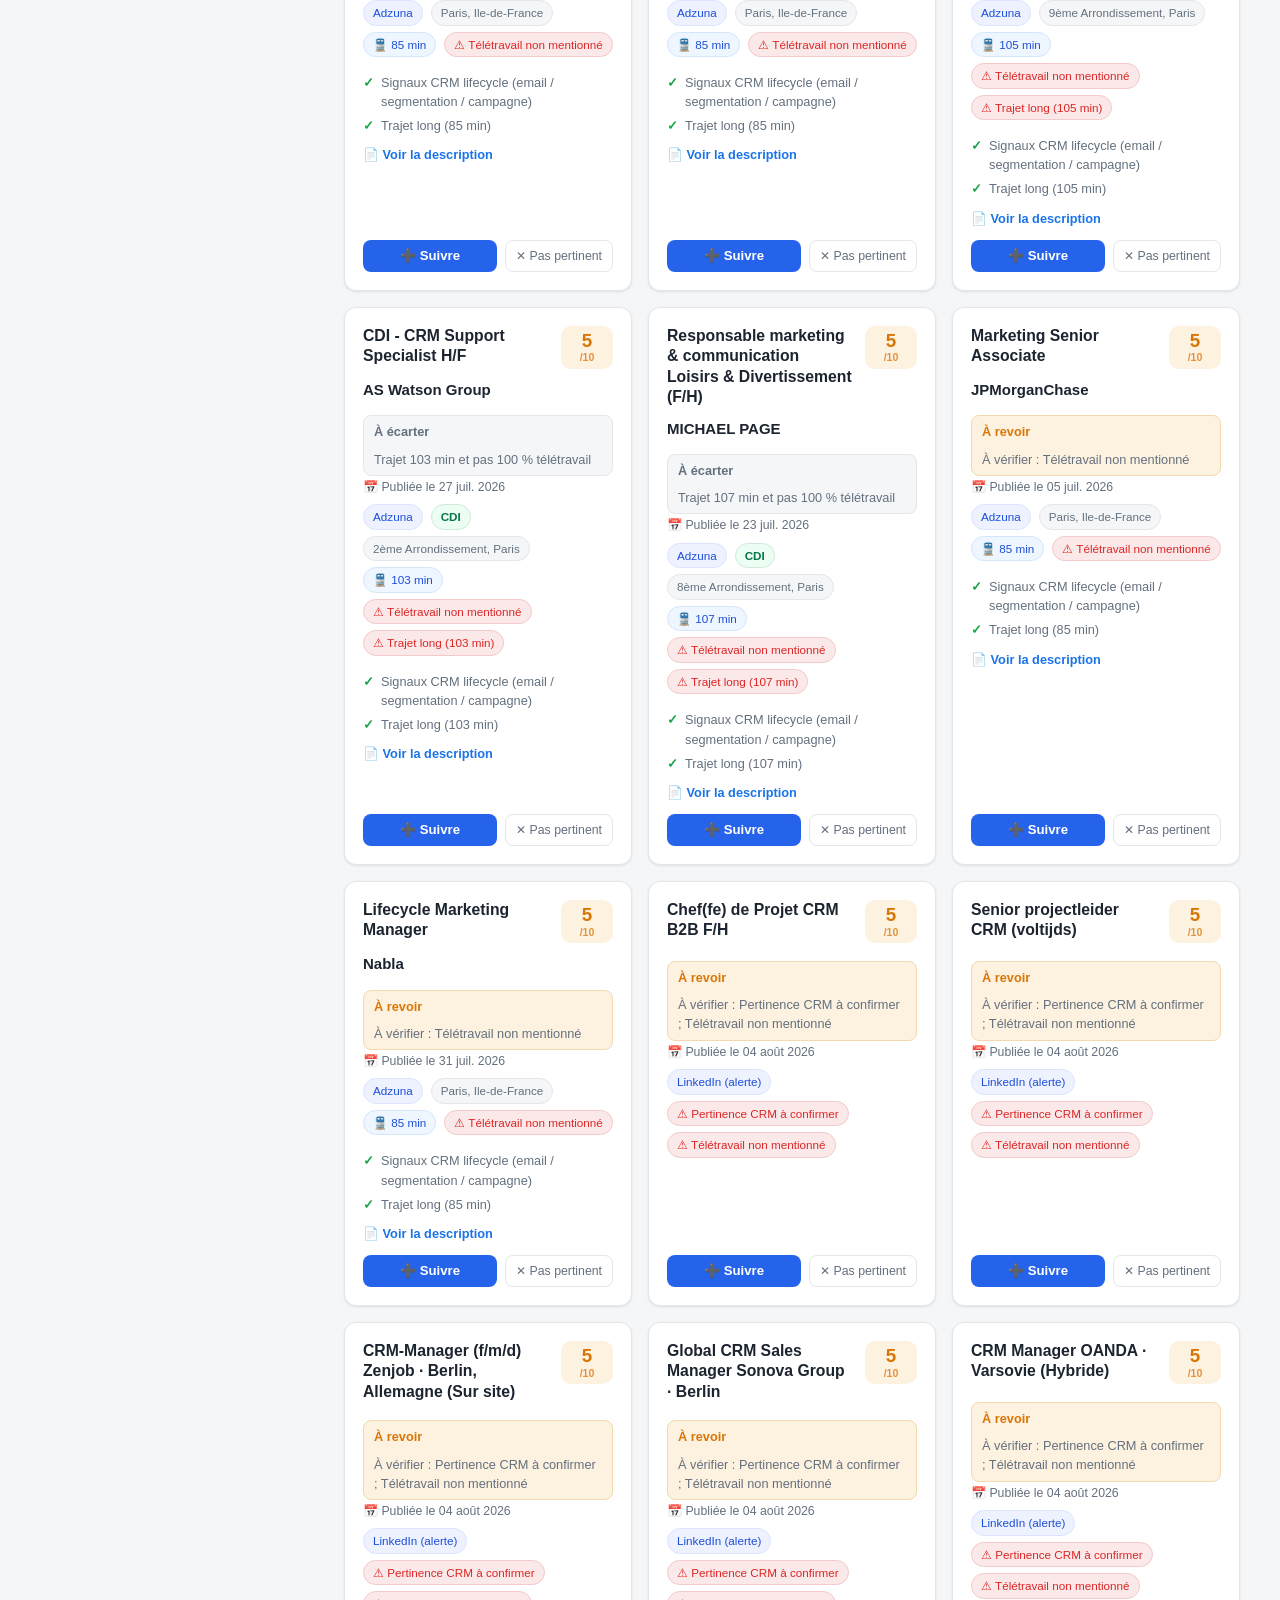
==== commit 4a25119b: "Ajouter une barre de recherche dans la vue des offres archivées Une barre de recherche dédiée appara" ====
--- a/docs/index.html
+++ b/docs/index.html
@@ -144,6 +144,9 @@
       <div class="content-head">
         <span id="counter" class="counter">Chargement...</span>
       </div>
+      <input type="search" id="archive-search" class="archive-search"
+             placeholder="🔎 Rechercher une offre archivée (titre, entreprise, lieu...)"
+             autocomplete="off" hidden />
       <div id="cards" class="cards" aria-live="polite"></div>
       <p id="empty-state" class="empty-state" hidden>Aucune offre ne correspond aux filtres.</p>
     </main>
--- a/docs/styles.css
+++ b/docs/styles.css
@@ -194,6 +194,25 @@
 .content-head { margin-bottom: 14px; }
 .counter { font-weight: 600; color: var(--text-muted); font-size: 0.95rem; }
 
+/* Barre de recherche des archivées (visible seulement dans la vue archivées) */
+.archive-search {
+  width: 100%;
+  box-sizing: border-box;
+  padding: 11px 13px;
+  margin-bottom: 16px;
+  border: 1px solid var(--border);
+  border-radius: 8px;
+  font-size: 0.95rem;
+  font-family: inherit;
+  background: var(--surface);
+  color: var(--text);
+}
+.archive-search:focus {
+  outline: none;
+  border-color: var(--primary);
+  box-shadow: 0 0 0 3px rgba(37, 99, 235, 0.12);
+}
+
 .cards {
   display: grid;
   grid-template-columns: repeat(auto-fill, minmax(min(100%, 280px), 1fr));
